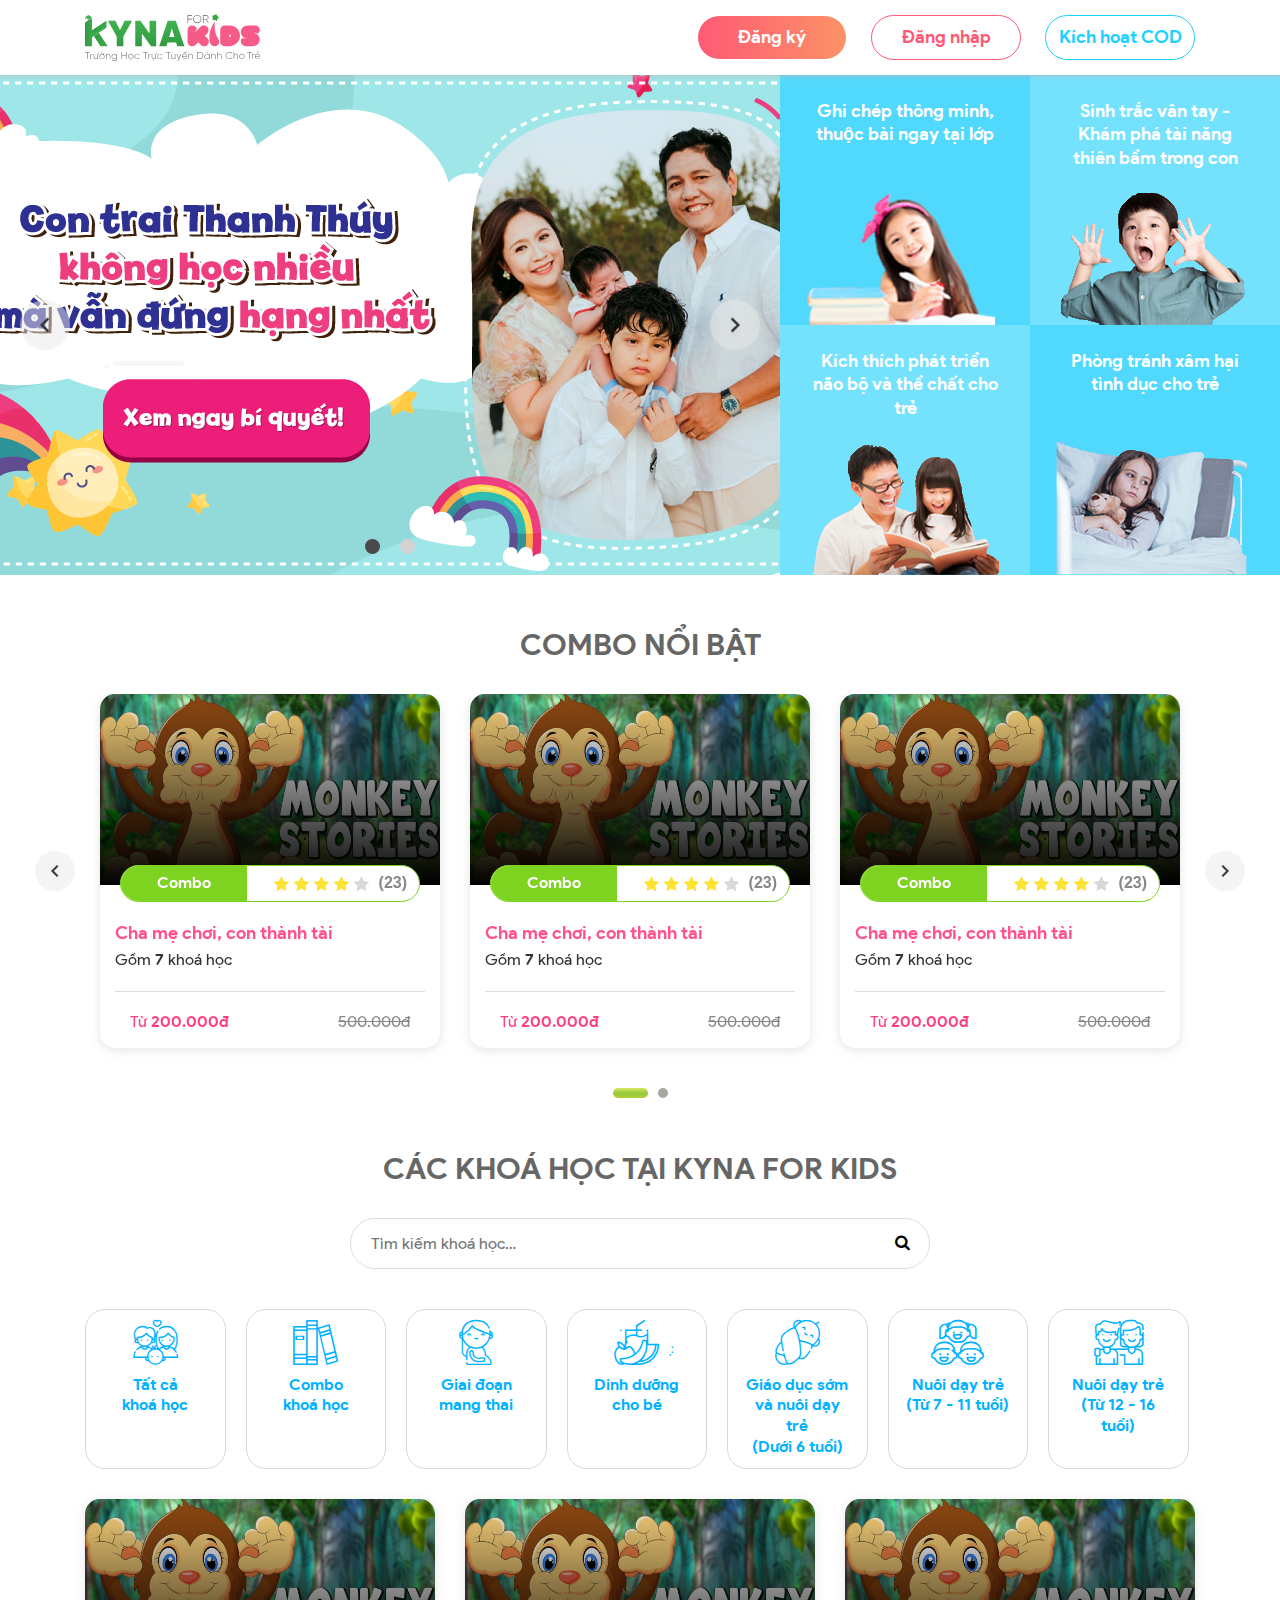
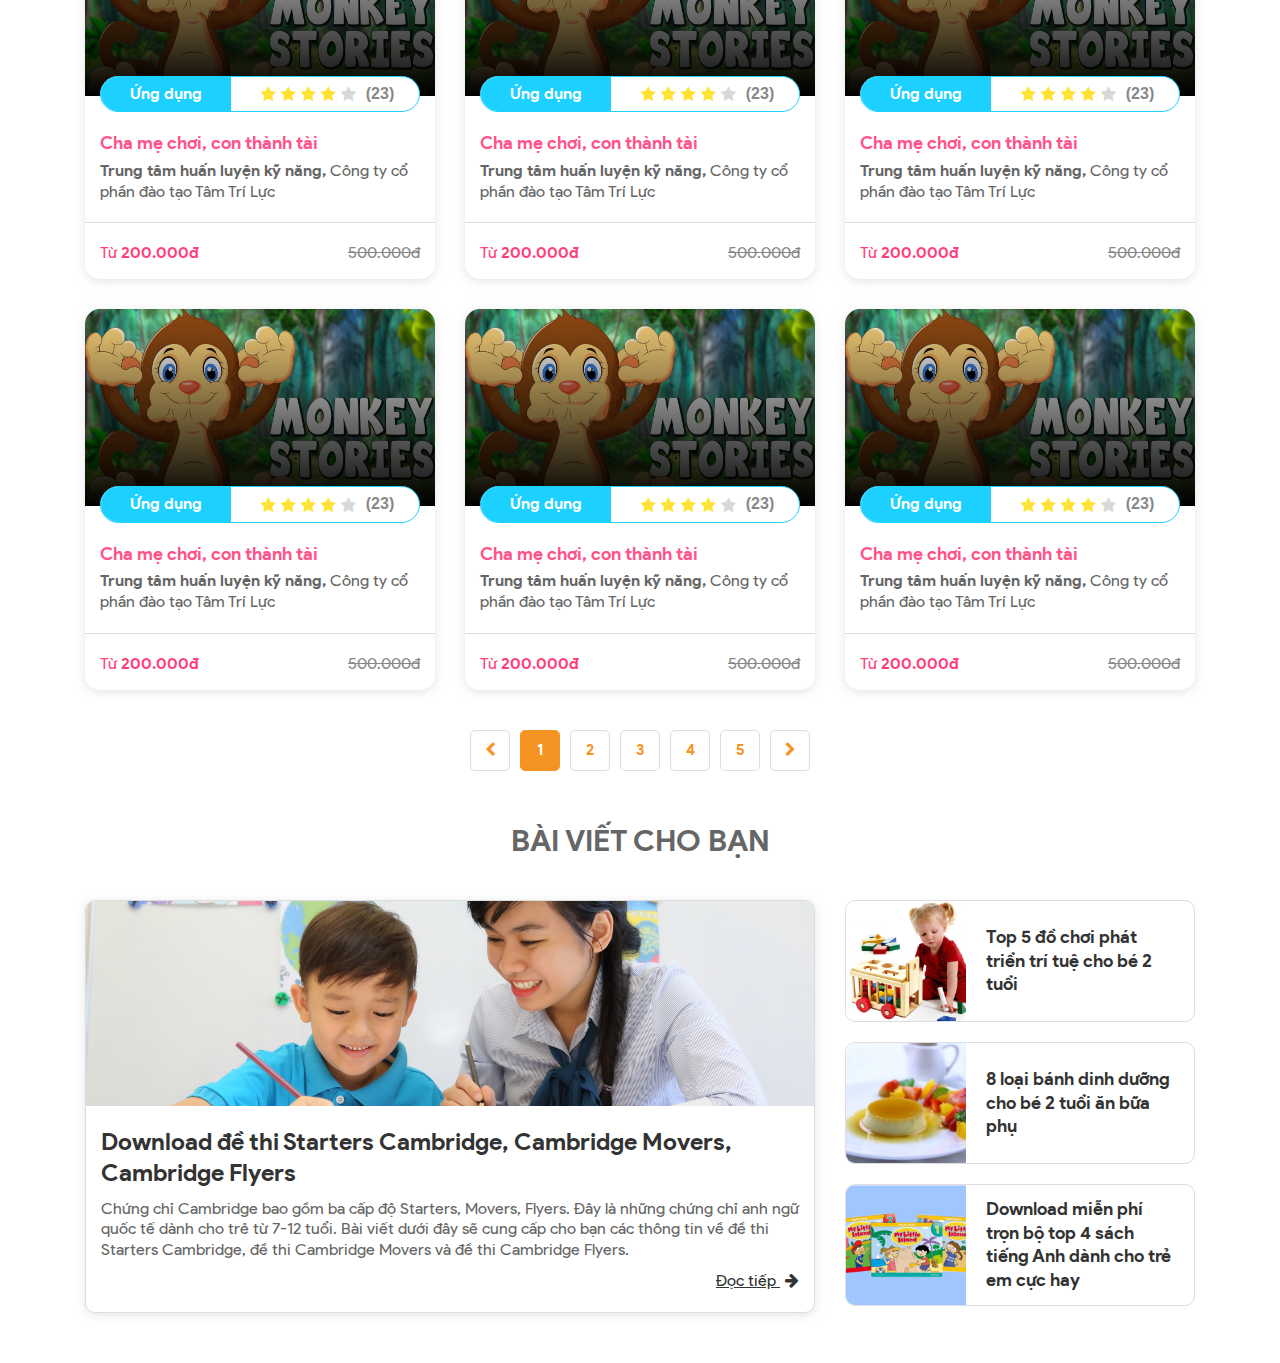
==== index.html @ 1cc9f903 "add project chame.kynaforkids.vn" ====
<!DOCTYPE html>
<html>
<head>
    <meta charset="UTF-8">
    <meta name="viewport" content="width=device-width, initial-scale=1.0">
    <title>Cha Mẹ</title>
    <link rel="stylesheet" href="css/bootstrap.min.css">
    <link rel="stylesheet" href="css/font-awesome.css">
    <link rel="stylesheet" href="css/slick.css">
    <link rel="stylesheet" href="css/icomoon.css">
    <link rel="stylesheet" href="css/main.css">
</head>

<body>
    <header id="header">
        <div class="container">
            <div class="wrapper">
                <div class="logo">
                    <a href="/" class="d-inline-block">
                        <img class="img-fluid" src="images/logo.svg" alt="">
                    </a>
                    <div class="lines control-menu-mb d-sm-none">
                        <span class="lines__first"></span>
                        <span class="lines__second"></span>
                        <span class="lines__last"></span>
                    </div>
                </div>
                <div class="menu">
                    <ul>
                        <li>
                            <a class="register-btn" href="#"><img class="d-lg-none" src="images/ic-person.svg" alt="">Đăng ký</a>
                        </li>
                        <li>
                            <a class="login-btn" href="#"><img class="d-lg-none" src="images/key.svg" alt="">Đăng nhập</a>
                        </li>
                        <li>
                            <a class="active-btn" href="#"><img class="d-lg-none" src="images/log-in.svg" alt="">Kích hoạt COD</a>
                        </li>
                    </ul>
                </div>
            </div>
        </div>
    </header>
    <main id="homepage">
        <section id="banner">
            <div class="wrapper">
                <div class="slider-banner">
                    <div class="item">
                        <img class="img-fluid w-100 img-banner" src="images/img-slider-1.png" alt="">
                    </div>
                    <div class="item">
                        <img class="img-fluid w-100 img-banner" src="images/img-slider-2.png" alt="">
                    </div>
                </div>
                <div class="wrapper-four-box">
                    <div class="box-item" style="background:#51D9FD;">
                        <a href="#"></a>
                        <div class="text">
                            <h3>Ghi chép thông minh, thuộc bài ngay tại lớp</h3>
                            <!--<span>Chỉ 399k</span>-->
                            <img class="img-fluid w-100" src="images/banner-khoahoc-1.png" alt="">
                        </div>
                    </div>
                    <div class="box-item" style="background:#74E2FD;">
                        <a href="#"></a>
                        <div class="text">
                            <h3>Sinh trắc vân tay - Khám phá tài năng thiên bẩm trong con</h3>
                            <img class="img-fluid w-100" src="images/banner-khoahoc-2.png" alt="">
                        </div>
                    </div>
                    <div class="box-item d-none d-sm-block" style="background:#74E2FD;">
                        <a href="#"></a>
                        <div class="text">
                            <h3>Kích thích phát triển não bộ và thể chất cho trẻ</h3>
                            <img class="img-fluid w-100" src="images/banner-khoahoc-3.png" alt="">
                        </div>
                    </div>
                    <div class="box-item d-none d-sm-block" style="background:#51D9FD;">
                        <a href="#"></a>
                        <div class="text">
                            <h3>Phòng tránh xâm hại tình dục cho trẻ</h3>
                            <!--<span>Chỉ 399k</span>-->
                            <img class="img-fluid w-100" src="images/banner-khoahoc-4.png" alt="">
                        </div>
                    </div>
                </div>
            </div>
        </section>
        <section id="highlight-combo">
            <div class="container">
                <h2 class="text-center">COMBO NỔI BẬT </h2>
                <div class="slider">
                    <div class="course-item">
                        <a class="d-xl-none link" href="layout/shop-details.html"></a>
                        <div class='box-details d-none d-xl-block'>
                            <h4>Cha mẹ chơi, con thành tài</h4>
                            <div class='name'>
                                Gồm <b>7</b> khoá học
                            </div>
                            <div class='des'>
                                Dạy con tự lập ngay từ khi trẻ còn nhỏ là điều rất cần thiết, phù hợp với sự phát triển của Thế giới và Việt Nam. Khi có tính tự lập, trẻ có thể… tự làm mọi công việc của mình một cách tốt nhất mà không lệ thuộc, dựa dẫm vào sự giúp đỡ của người khác. Đây chính là những nền tảng cho sự thành công của trẻ về sau.
                            </div>
                            <div class='text-right'>
                                <a href='layout/shop-details.html'>Xem chi tiết <i class='fa fa-arrow-right' aria-hidden='true'></i></a>
                            </div>
                            <div class='price'>
                                <span class='promotion-price'>Từ 200.000đ</span>
                                <span class='origin-price'>500.000đ</span>
                            </div>
                            <form action=''>
                                <button type='submit'>MUA NGAY</button>
                            </form>
                        </div>



                        <div class="wrapper">
                            <div class="img">
                                <img class="img-fluid" src="images/thumb-course.jpg" alt="">
                            </div>
                            <div class="wrapper-mb-style">
                                <div class="tag-rating">
                                    <span class="tag">Combo</span>
                                    <div class="rating">
                                        <div class="stars">
                                            <i class="fa fa-star" aria-hidden="true"></i>
                                            <i class="fa fa-star" aria-hidden="true"></i>
                                            <i class="fa fa-star" aria-hidden="true"></i>
                                            <i class="fa fa-star" aria-hidden="true"></i>
                                            <i class="fa fa-star disable-active" aria-hidden="true"></i>
                                        </div>
                                        <span class="amount">(23)</span>
                                    </div>
                                </div>
                                <h3 class="d-lg-none">Cha mẹ chơi, con thành tài</h3>
                            </div>
                        </div>
                        <div class="info">
                            <h3 class="d-none d-lg-block">Cha mẹ chơi, con thành tài</h3>
                            Gồm <b>7</b> khoá học
                            <div class="price d-none d-lg-flex">
                                <span class="promotion-price">Từ <b>200.000đ</b></span>
                                <span class="origin-price">500.000đ</span>
                            </div>
                        </div>
                        <div class="price d-lg-none">
                            <span class="promotion-price">Từ <b>200.000đ</b></span>
                            <span class="origin-price">500.000đ</span>
                        </div>
                    </div>
                    <div class="course-item">
                        <a class="d-xl-none link" href="layout/shop-details.html"></a>
                        <div class='box-details d-none d-xl-block'>
                            <h4>Cha mẹ chơi, con thành tài</h4>
                            <div class='name'>
                                Gồm <b>7</b> khoá học
                            </div>
                            <div class='des'>
                                Dạy con tự lập ngay từ khi trẻ còn nhỏ là điều rất cần thiết, phù hợp với sự phát triển của Thế giới và Việt Nam. Khi có tính tự lập, trẻ có thể… tự làm mọi công việc của mình một cách tốt nhất mà không lệ thuộc, dựa dẫm vào sự giúp đỡ của người khác. Đây chính là những nền tảng cho sự thành công của trẻ về sau.
                            </div>
                            <div class='text-right'>
                                <a href='layout/shop-details.html'>Xem chi tiết <i class='fa fa-arrow-right' aria-hidden='true'></i></a>
                            </div>
                            <div class='price'>
                                <span class='promotion-price'>Từ 200.000đ</span>
                                <span class='origin-price'>500.000đ</span>
                            </div>
                            <form action=''>
                                <button type='submit'>MUA NGAY</button>
                            </form>
                        </div>



                        <div class="wrapper">
                            <div class="img">
                                <img class="img-fluid" src="images/thumb-course.jpg" alt="">
                            </div>
                            <div class="wrapper-mb-style">
                                <div class="tag-rating">
                                    <span class="tag">Combo</span>
                                    <div class="rating">
                                        <div class="stars">
                                            <i class="fa fa-star" aria-hidden="true"></i>
                                            <i class="fa fa-star" aria-hidden="true"></i>
                                            <i class="fa fa-star" aria-hidden="true"></i>
                                            <i class="fa fa-star" aria-hidden="true"></i>
                                            <i class="fa fa-star disable-active" aria-hidden="true"></i>
                                        </div>
                                        <span class="amount">(23)</span>
                                    </div>
                                </div>
                                <h3 class="d-lg-none">Cha mẹ chơi, con thành tài</h3>
                            </div>
                        </div>
                        <div class="info">
                            <h3 class="d-none d-lg-block">Cha mẹ chơi, con thành tài</h3>
                            Gồm <b>7</b> khoá học
                            <div class="price d-none d-lg-flex">
                                <span class="promotion-price">Từ <b>200.000đ</b></span>
                                <span class="origin-price">500.000đ</span>
                            </div>
                        </div>
                        <div class="price d-lg-none">
                            <span class="promotion-price">Từ <b>200.000đ</b></span>
                            <span class="origin-price">500.000đ</span>
                        </div>
                    </div>
                    <div class="course-item">
                        <a class="d-xl-none link" href="layout/shop-details.html"></a>
                        <div class='box-details d-none d-xl-block'>
                            <h4>Cha mẹ chơi, con thành tài</h4>
                            <div class='name'>
                                Gồm <b>7</b> khoá học
                            </div>
                            <div class='des'>
                                Dạy con tự lập ngay từ khi trẻ còn nhỏ là điều rất cần thiết, phù hợp với sự phát triển của Thế giới và Việt Nam. Khi có tính tự lập, trẻ có thể… tự làm mọi công việc của mình một cách tốt nhất mà không lệ thuộc, dựa dẫm vào sự giúp đỡ của người khác. Đây chính là những nền tảng cho sự thành công của trẻ về sau.
                            </div>
                            <div class='text-right'>
                                <a href='layout/shop-details.html'>Xem chi tiết <i class='fa fa-arrow-right' aria-hidden='true'></i></a>
                            </div>
                            <div class='price'>
                                <span class='promotion-price'>Từ 200.000đ</span>
                                <span class='origin-price'>500.000đ</span>
                            </div>
                            <form action=''>
                                <button type='submit'>MUA NGAY</button>
                            </form>
                        </div>



                        <div class="wrapper">
                            <div class="img">
                                <img class="img-fluid" src="images/thumb-course.jpg" alt="">
                            </div>
                            <div class="wrapper-mb-style">
                                <div class="tag-rating">
                                    <span class="tag">Combo</span>
                                    <div class="rating">
                                        <div class="stars">
                                            <i class="fa fa-star" aria-hidden="true"></i>
                                            <i class="fa fa-star" aria-hidden="true"></i>
                                            <i class="fa fa-star" aria-hidden="true"></i>
                                            <i class="fa fa-star" aria-hidden="true"></i>
                                            <i class="fa fa-star disable-active" aria-hidden="true"></i>
                                        </div>
                                        <span class="amount">(23)</span>
                                    </div>
                                </div>
                                <h3 class="d-lg-none">Cha mẹ chơi, con thành tài</h3>
                            </div>
                        </div>
                        <div class="info">
                            <h3 class="d-none d-lg-block">Cha mẹ chơi, con thành tài</h3>
                            Gồm <b>7</b> khoá học
                            <div class="price d-none d-lg-flex">
                                <span class="promotion-price">Từ <b>200.000đ</b></span>
                                <span class="origin-price">500.000đ</span>
                            </div>
                        </div>
                        <div class="price d-lg-none">
                            <span class="promotion-price">Từ <b>200.000đ</b></span>
                            <span class="origin-price">500.000đ</span>
                        </div>
                    </div>
                    <div class="course-item">
                        <a class="d-xl-none link" href="layout/shop-details.html"></a>
                        <div class='box-details d-none d-xl-block'>
                            <h4>Cha mẹ chơi, con thành tài</h4>
                            <div class='name'>
                                Gồm <b>7</b> khoá học
                            </div>
                            <div class='des'>
                                Dạy con tự lập ngay từ khi trẻ còn nhỏ là điều rất cần thiết, phù hợp với sự phát triển của Thế giới và Việt Nam. Khi có tính tự lập, trẻ có thể… tự làm mọi công việc của mình một cách tốt nhất mà không lệ thuộc, dựa dẫm vào sự giúp đỡ của người khác. Đây chính là những nền tảng cho sự thành công của trẻ về sau.
                            </div>
                            <div class='text-right'>
                                <a href='layout/shop-details.html'>Xem chi tiết <i class='fa fa-arrow-right' aria-hidden='true'></i></a>
                            </div>
                            <div class='price'>
                                <span class='promotion-price'>Từ 200.000đ</span>
                                <span class='origin-price'>500.000đ</span>
                            </div>
                            <form action=''>
                                <button type='submit'>MUA NGAY</button>
                            </form>
                        </div>



                        <div class="wrapper">
                            <div class="img">
                                <img class="img-fluid" src="images/thumb-course.jpg" alt="">
                            </div>
                            <div class="wrapper-mb-style">
                                <div class="tag-rating">
                                    <span class="tag">Combo</span>
                                    <div class="rating">
                                        <div class="stars">
                                            <i class="fa fa-star" aria-hidden="true"></i>
                                            <i class="fa fa-star" aria-hidden="true"></i>
                                            <i class="fa fa-star" aria-hidden="true"></i>
                                            <i class="fa fa-star" aria-hidden="true"></i>
                                            <i class="fa fa-star disable-active" aria-hidden="true"></i>
                                        </div>
                                        <span class="amount">(23)</span>
                                    </div>
                                </div>
                                <h3 class="d-lg-none">Cha mẹ chơi, con thành tài</h3>
                            </div>
                        </div>
                        <div class="info">
                            <h3 class="d-none d-lg-block">Cha mẹ chơi, con thành tài</h3>
                            Gồm <b>7</b> khoá học
                            <div class="price d-none d-lg-flex">
                                <span class="promotion-price">Từ <b>200.000đ</b></span>
                                <span class="origin-price">500.000đ</span>
                            </div>
                        </div>
                        <div class="price d-lg-none">
                            <span class="promotion-price">Từ <b>200.000đ</b></span>
                            <span class="origin-price">500.000đ</span>
                        </div>
                    </div>

                </div>
            </div>
        </section>
        <section id="content">
            <div class="container">
                <h2>CÁC KHOÁ HỌC <br class="d-sm-none"> TẠI KYNA FOR KIDS</h2>
                <div class="search">
                    <form class="form">
                        <input type="text" placeholder="Tìm kiếm khoá học…" />
                        <button type="submit"><i class="fa fa-search" aria-hidden="true"></i></button>
                    </form>
                </div>
                <div class="category">
                    <div class="item">
                        <div class="wrapper">
                            <span class="icon-icon-1 ico-moon"></span>
                            <div class="text">Tất cả <br class="d-none d-lg-inline-block"> khoá học</div>
                        </div>
                    </div>
                    <div class="item">
                        <div class="wrapper">
                            <span class="icon-icon-2 ico-moon"></span>
                            <div class="text">Combo <br class="d-none d-lg-inline-block"> khoá học</div>
                        </div>
                    </div>
                    <div class="item">
                        <div class="wrapper">
                            <span class="icon-icon-3 ico-moon"></span>
                            <div class="text">Giai đoạn <br class="d-none d-lg-inline-block"> mang thai</div>
                        </div>
                    </div>
                    <div class="item">
                        <div class="wrapper">
                            <span class="icon-icon-4 ico-moon">
                                <span class="path1"></span>
                                <span class="path2"></span>
                                <span class="path3"></span>
                            </span>
                            <div class="text">Dinh dưỡng <br class="d-none d-lg-inline-block"> cho bé</div>
                        </div>
                    </div>
                    <div class="item">
                        <div class="wrapper">
                            <span class="icon-icon-5 ico-moon"></span>
                            <div class="text">Giáo dục sớm và nuôi dạy trẻ <br> <span class="d-lg-block">(Dưới 6 tuổi)</span></div>
                        </div>
                    </div>
                    <div class="item">
                        <div class="wrapper">
                            <span class="icon-icon-6 ico-moon"></span>
                            <div class="text">Nuôi dạy trẻ  <span class="d-block">(Từ 7 - 11 tuổi)</span></div>
                        </div>
                    </div>
                    <div class="item">
                        <div class="wrapper">
                            <span class="icon-icon-7 ico-moon"></span>
                            <div class="text">Nuôi dạy trẻ <span class="d-block">(Từ 12 - 16 tuổi)</span></div>
                        </div>
                    </div>
                </div>
                <div class="row course-row">
                    <div class="col-sm-6 col-lg-4">
                        <div class="course-item">
                            <a class="d-xl-none link" href="layout/shop-details.html"></a>
                            <div class='box-details d-none d-xl-block'>
                                <h4>Cha mẹ chơi, con thành tài</h4>
                                <div class='name'>
                                    <b>Trung tâm huấn luyện kỹ năng</b>, Công ty cổ phần đào tạo Tâm Trí Lực
                                </div>
                                <div class='des'>
                                    Dạy con tự lập ngay từ khi trẻ còn nhỏ là điều rất cần thiết, phù hợp với sự phát triển của Thế giới và Việt Nam. Khi có tính tự lập, trẻ có thể… tự làm mọi công việc của mình một cách tốt nhất mà không lệ thuộc, dựa dẫm vào sự giúp đỡ của người khác. Đây chính là những nền tảng cho sự thành công của trẻ về sau.
                                </div>
                                <div class='text-right'>
                                    <a href='layout/shop-details.html'>Xem chi tiết <i class='fa fa-arrow-right' aria-hidden='true'></i></a>
                                </div>
                                <div class='price'>
                                    <span class='promotion-price'>Từ 200.000đ</span>
                                    <span class='origin-price'>500.000đ</span>
                                </div>
                                <form action=''>
                                    <button type='submit'>MUA NGAY</button>
                                </form>
                            </div>



                            <div class="wrapper">
                                <div class="img">
                                    <img class="img-fluid" src="images/thumb-course.jpg" alt="">
                                </div>
                                <div class="wrapper-mb-style">
                                    <div class="tag-rating">
                                        <span class="tag">Ứng dụng</span>
                                        <div class="rating">
                                            <div class="stars">
                                                <i class="fa fa-star" aria-hidden="true"></i>
                                                <i class="fa fa-star" aria-hidden="true"></i>
                                                <i class="fa fa-star" aria-hidden="true"></i>
                                                <i class="fa fa-star" aria-hidden="true"></i>
                                                <i class="fa fa-star disable-active" aria-hidden="true"></i>
                                            </div>
                                            <span class="amount">(23)</span>
                                        </div>
                                    </div>
                                    <h3 class="d-lg-none">Cha mẹ chơi, con thành tài</h3>
                                </div>
                            </div>
                            <div class="info">
                                <h3 class="d-none d-lg-block">Cha mẹ chơi, con thành tài</h3>
                                <p><b>Trung tâm huấn luyện kỹ năng,</b> Công ty cổ phần đào tạo Tâm Trí Lực </p>
                                <div class="price d-none d-lg-flex">
                                    <span class="promotion-price">Từ <b>200.000đ</b></span>
                                    <span class="origin-price">500.000đ</span>
                                </div>
                            </div>
                            <div class="price d-lg-none">
                                <span class="promotion-price">Từ <b>200.000đ</b></span>
                                <span class="origin-price">500.000đ</span>
                            </div>
                        </div>
                    </div>
                    <div class="col-sm-6 col-lg-4">
                        <div class="course-item">
                            <a class="d-xl-none link" href="layout/shop-details.html"></a>
                            <div class='box-details d-none d-xl-block'>
                                <h4>Cha mẹ chơi, con thành tài</h4>
                                <div class='name'>
                                    <b>Trung tâm huấn luyện kỹ năng</b>, Công ty cổ phần đào tạo Tâm Trí Lực
                                </div>
                                <div class='des'>
                                    Dạy con tự lập ngay từ khi trẻ còn nhỏ là điều rất cần thiết, phù hợp với sự phát triển của Thế giới và Việt Nam. Khi có tính tự lập, trẻ có thể… tự làm mọi công việc của mình một cách tốt nhất mà không lệ thuộc, dựa dẫm vào sự giúp đỡ của người khác. Đây chính là những nền tảng cho sự thành công của trẻ về sau.
                                </div>
                                <div class='text-right'>
                                    <a href='layout/shop-details.html'>Xem chi tiết <i class='fa fa-arrow-right' aria-hidden='true'></i></a>
                                </div>
                                <div class='price'>
                                    <span class='promotion-price'>Từ 200.000đ</span>
                                    <span class='origin-price'>500.000đ</span>
                                </div>
                                <form action=''>
                                    <button type='submit'>MUA NGAY</button>
                                </form>
                            </div>
                            <div class="wrapper">
                                <div class="img">
                                    <img class="img-fluid" src="images/thumb-course.jpg" alt="">
                                </div>
                                <div class="wrapper-mb-style">
                                    <div class="tag-rating">
                                        <span class="tag">Ứng dụng</span>
                                        <div class="rating">
                                            <div class="stars">
                                                <i class="fa fa-star" aria-hidden="true"></i>
                                                <i class="fa fa-star" aria-hidden="true"></i>
                                                <i class="fa fa-star" aria-hidden="true"></i>
                                                <i class="fa fa-star" aria-hidden="true"></i>
                                                <i class="fa fa-star disable-active" aria-hidden="true"></i>
                                            </div>
                                            <span class="amount">(23)</span>
                                        </div>
                                    </div>
                                    <h3 class="d-lg-none">Cha mẹ chơi, con thành tài</h3>
                                </div>
                            </div>
                            <div class="info">
                                <h3 class="d-none d-lg-block">Cha mẹ chơi, con thành tài</h3>
                                <p><b>Trung tâm huấn luyện kỹ năng,</b> Công ty cổ phần đào tạo Tâm Trí Lực </p>
                                <div class="price d-none d-lg-flex">
                                    <span class="promotion-price">Từ <b>200.000đ</b></span>
                                    <span class="origin-price">500.000đ</span>
                                </div>
                            </div>
                            <div class="price d-lg-none">
                                <span class="promotion-price">Từ <b>200.000đ</b></span>
                                <span class="origin-price">500.000đ</span>
                            </div>
                        </div>
                    </div>
                    <div class="col-sm-6 col-lg-4">
                        <div class="course-item">
                            <a class="d-xl-none link" href="layout/shop-details.html"></a>
                            <div class='box-details d-none d-xl-block'>
                                <h4>Cha mẹ chơi, con thành tài</h4>
                                <div class='name'>
                                    <b>Trung tâm huấn luyện kỹ năng</b>, Công ty cổ phần đào tạo Tâm Trí Lực
                                </div>
                                <div class='des'>
                                    Dạy con tự lập ngay từ khi trẻ còn nhỏ là điều rất cần thiết, phù hợp với sự phát triển của Thế giới và Việt Nam. Khi có tính tự lập, trẻ có thể… tự làm mọi công việc của mình một cách tốt nhất mà không lệ thuộc, dựa dẫm vào sự giúp đỡ của người khác. Đây chính là những nền tảng cho sự thành công của trẻ về sau.
                                </div>
                                <div class='text-right'>
                                    <a href='layout/shop-details.html'>Xem chi tiết <i class='fa fa-arrow-right' aria-hidden='true'></i></a>
                                </div>
                                <div class='price'>
                                    <span class='promotion-price'>Từ 200.000đ</span>
                                    <span class='origin-price'>500.000đ</span>
                                </div>
                                <form action=''>
                                    <button type='submit'>MUA NGAY</button>
                                </form>
                            </div>
                            <div class="wrapper">
                                <div class="img">
                                    <img class="img-fluid" src="images/thumb-course.jpg" alt="">
                                </div>
                                <div class="wrapper-mb-style">
                                    <div class="tag-rating">
                                        <span class="tag">Ứng dụng</span>
                                        <div class="rating">
                                            <div class="stars">
                                                <i class="fa fa-star" aria-hidden="true"></i>
                                                <i class="fa fa-star" aria-hidden="true"></i>
                                                <i class="fa fa-star" aria-hidden="true"></i>
                                                <i class="fa fa-star" aria-hidden="true"></i>
                                                <i class="fa fa-star disable-active" aria-hidden="true"></i>
                                            </div>
                                            <span class="amount">(23)</span>
                                        </div>
                                    </div>
                                    <h3 class="d-lg-none">Cha mẹ chơi, con thành tài</h3>
                                </div>
                            </div>
                            <div class="info">
                                <h3 class="d-none d-lg-block">Cha mẹ chơi, con thành tài</h3>
                                <p><b>Trung tâm huấn luyện kỹ năng,</b> Công ty cổ phần đào tạo Tâm Trí Lực </p>
                                <div class="price d-none d-lg-flex">
                                    <span class="promotion-price">Từ <b>200.000đ</b></span>
                                    <span class="origin-price">500.000đ</span>
                                </div>
                            </div>
                            <div class="price d-lg-none">
                                <span class="promotion-price">Từ <b>200.000đ</b></span>
                                <span class="origin-price">500.000đ</span>
                            </div>
                        </div>
                    </div>
                    <div class="col-sm-6 col-lg-4">
                        <div class="course-item">
                            <!--<a href="#"></a>-->
                            <div class="wrapper">
                                <div class="img">
                                    <img class="img-fluid" src="images/thumb-course.jpg" alt="">
                                </div>
                                <div class="wrapper-mb-style">
                                    <div class="tag-rating">
                                        <span class="tag">Ứng dụng</span>
                                        <div class="rating">
                                            <div class="stars">
                                                <i class="fa fa-star" aria-hidden="true"></i>
                                                <i class="fa fa-star" aria-hidden="true"></i>
                                                <i class="fa fa-star" aria-hidden="true"></i>
                                                <i class="fa fa-star" aria-hidden="true"></i>
                                                <i class="fa fa-star disable-active" aria-hidden="true"></i>
                                            </div>
                                            <span class="amount">(23)</span>
                                        </div>
                                    </div>
                                    <h3 class="d-lg-none">Cha mẹ chơi, con thành tài</h3>
                                </div>
                            </div>
                            <div class="info">
                                <h3 class="d-none d-lg-block">Cha mẹ chơi, con thành tài</h3>
                                <p><b>Trung tâm huấn luyện kỹ năng,</b> Công ty cổ phần đào tạo Tâm Trí Lực </p>
                                <div class="price d-none d-lg-flex">
                                    <span class="promotion-price">Từ <b>200.000đ</b></span>
                                    <span class="origin-price">500.000đ</span>
                                </div>
                            </div>
                            <div class="price d-lg-none">
                                <span class="promotion-price">Từ <b>200.000đ</b></span>
                                <span class="origin-price">500.000đ</span>
                            </div>
                        </div>
                    </div>
                    <div class="col-sm-6 col-lg-4">
                        <div class="course-item">
                            <!--<a href="#"></a>-->
                            <div class="wrapper">
                                <div class="img">
                                    <img class="img-fluid" src="images/thumb-course.jpg" alt="">
                                </div>
                                <div class="wrapper-mb-style">
                                    <div class="tag-rating">
                                        <span class="tag">Ứng dụng</span>
                                        <div class="rating">
                                            <div class="stars">
                                                <i class="fa fa-star" aria-hidden="true"></i>
                                                <i class="fa fa-star" aria-hidden="true"></i>
                                                <i class="fa fa-star" aria-hidden="true"></i>
                                                <i class="fa fa-star" aria-hidden="true"></i>
                                                <i class="fa fa-star disable-active" aria-hidden="true"></i>
                                            </div>
                                            <span class="amount">(23)</span>
                                        </div>
                                    </div>
                                    <h3 class="d-lg-none">Cha mẹ chơi, con thành tài</h3>
                                </div>
                            </div>
                            <div class="info">
                                <h3 class="d-none d-lg-block">Cha mẹ chơi, con thành tài</h3>
                                <p><b>Trung tâm huấn luyện kỹ năng,</b> Công ty cổ phần đào tạo Tâm Trí Lực </p>
                                <div class="price d-none d-lg-flex">
                                    <span class="promotion-price">Từ <b>200.000đ</b></span>
                                    <span class="origin-price">500.000đ</span>
                                </div>
                            </div>
                            <div class="price d-lg-none">
                                <span class="promotion-price">Từ <b>200.000đ</b></span>
                                <span class="origin-price">500.000đ</span>
                            </div>
                        </div>
                    </div>
                    <div class="col-sm-6 col-lg-4">
                        <div class="course-item">
                            <!--<a href="#"></a>-->
                            <div class="wrapper">
                                <div class="img">
                                    <img class="img-fluid" src="images/thumb-course.jpg" alt="">
                                </div>
                                <div class="wrapper-mb-style">
                                    <div class="tag-rating">
                                        <span class="tag">Ứng dụng</span>
                                        <div class="rating">
                                            <div class="stars">
                                                <i class="fa fa-star" aria-hidden="true"></i>
                                                <i class="fa fa-star" aria-hidden="true"></i>
                                                <i class="fa fa-star" aria-hidden="true"></i>
                                                <i class="fa fa-star" aria-hidden="true"></i>
                                                <i class="fa fa-star disable-active" aria-hidden="true"></i>
                                            </div>
                                            <span class="amount">(23)</span>
                                        </div>
                                    </div>
                                    <h3 class="d-lg-none">Cha mẹ chơi, con thành tài</h3>
                                </div>
                            </div>
                            <div class="info">
                                <h3 class="d-none d-lg-block">Cha mẹ chơi, con thành tài</h3>
                                <p><b>Trung tâm huấn luyện kỹ năng,</b> Công ty cổ phần đào tạo Tâm Trí Lực </p>
                                <div class="price d-none d-lg-flex">
                                    <span class="promotion-price">Từ <b>200.000đ</b></span>
                                    <span class="origin-price">500.000đ</span>
                                </div>
                            </div>
                            <div class="price d-lg-none">
                                <span class="promotion-price">Từ <b>200.000đ</b></span>
                                <span class="origin-price">500.000đ</span>
                            </div>
                        </div>
                    </div>
                </div>
                <div class="pagination-line">
                    <ul>
                        <li><a href="#"><i class="fa fa-chevron-left" aria-hidden="true"></i></a></li>
                        <li class="active"><a href="#">1</a></li>
                        <li><a href="#">2</a></li>
                        <li><a href="#">3</a></li>
                        <li><a href="#">4</a></li>
                        <li><a href="#">5</a></li>
                        <li><a href="#"><i class="fa fa-chevron-right" aria-hidden="true"></i></a></li>
                    </ul>
                </div>
            </div>
        </section>
        <section id="post">
            <div class="container">
                <h2>BÀI VIẾT CHO BẠN</h2>
                <div class="row">
                    <div class="col-lg-8">
                        <div class="large-item">
                            <img class="img-fluid w-100" src="images/thumb-post-large.jpg" alt="">
                            <h3>Download đề thi Starters Cambridge, Cambridge Movers, Cambridge Flyers</h3>
                            <p>Chứng chỉ Cambridge bao gồm ba cấp độ Starters, Movers, Flyers. Đây là những chứng chỉ anh ngữ quốc tế dành cho trẻ từ 7-12 tuổi. Bài viết dưới đây sẽ cung cấp cho bạn các thông tin về đề thi Starters Cambridge, đề thi Cambridge Movers và đề thi Cambridge Flyers.</p>
                            <div class="text-right">
                                <a href="https://kynaforkids.vn/blog/dowload-de-thi-starters-cambridge-cambridge-movers-cambridge-flyers.html" target="_blank">Đọc tiếp <i class="fa fa-arrow-right" aria-hidden="true"></i></a>
                            </div>
                        </div>
                    </div>
                    <div class="col-lg-4">
                        <div class="right">
                            <ul>
                                <li>
                                    <img class="img-fluid" src="images/thumb-post-small-1.jpg" alt="">
                                    <h4>Top 5 đồ chơi phát triển trí tuệ cho bé 2 tuổi</h4>
                                    <a href="https://kynaforkids.vn/blog/top-5-do-choi-phat-trien-tri-tue-cho-be-2-tuoi.html" target="_blank"></a>
                                </li>
                                <li>
                                    <img class="img-fluid" src="images/thumb-post-small-2.jpg" alt="">
                                    <h4>8 loại bánh dinh dưỡng cho bé 2 tuổi ăn bữa phụ</h4>
                                    <a href="https://kynaforkids.vn/blog/8-loai-banh-dinh-duong-cho-be-2-tuoi-an-bua-phu.html" target="_blank"></a>
                                </li>
                                <li>
                                    <img class="img-fluid" src="images/thumb-post-small-3.jpg" alt="">
                                    <h4>Download miễn phí trọn bộ top 4 sách tiếng Anh dành cho trẻ em cực hay</h4>
                                    <a href="https://kynaforkids.vn/blog/download-mien-phi-tron-bo-top-4-sach-tieng-anh-danh-cho-tre-em-cuc-hay.html" target="_blank"></a>
                                </li>
                            </ul>
                        </div>
                    </div>
                </div>
            </div>
        </section>
    </main>
    <footer id="footer"></footer>

    <script src="js/jquery-3.3.1.min.js"></script>
    <script src="js/popper.min.js"></script>
    <script src="js/bootstrap.min.js"></script>
    <script src="js/slick.min.js"></script>
    <script src="js/main.js"></script>
    <script>
        $('.slider-banner').slick({
            slidesToShow: 1,
            slidesToScroll: 1,
            dots : true,
            arrows : true,
            prevArrow:`<button type='button' class='slick-prev'><img src='images/arrow-left.png' alt=''></button>`,
            nextArrow:`<button type='button' class='slick-next'><img src='images/arrow-right.png' alt=''></button>`,

        });
    </script>
    <script>
        if (window.matchMedia('(max-width: 991px)').matches){
            $('.category').slick({
                slidesToShow: 1,
                slidesToScroll: 1,
                variableWidth: true,
                infinite: false,
                arrows : false
            });
        }
    </script>
    <script>
        $('#highlight-combo .slider').slick({
            slidesToShow: 1,
            slidesToScroll: 1,
            infinite: false,
            dots : false,
            arrows : true,
            mobileFirst:true,
            prevArrow:`<button type='button' class='slick-prev'><img src='images/arrow-left.png' alt=''></button>`,
            nextArrow:`<button type='button' class='slick-next'><img src='images/arrow-right.png' alt=''></button>`,
            responsive : [
                {
                    breakpoint : 992,
                    settings: {
                        dots: true,
                        slidesToShow: 2,
                        slidesToScroll: 2,
                    }
                },
                {
                    breakpoint : 1200,
                    settings: {
                        slidesToShow: 3,
                        slidesToScroll: 3,
                        dots: true
                    }
                }
            ]

        });
        $('#highlight-combo .slick-track .course-item:nth-child(3n)').addClass('last-item');
        $('#highlight-combo .slick-track .course-item:last-child').addClass('last-item');
    </script>
    <script>
        if (window.matchMedia('(min-width: 1200px)').matches){
            $('.course-row .col-lg-4:nth-child(3n) .course-item').addClass('last-item');
        }
    </script>


</body>

</html>
---- css/icomoon.css ----
@font-face {
  font-family: 'icomoon';
  src:  url('../fonts/icomoon.eot?cpq8nd');
  src:  url('../fonts/icomoon.eot?cpq8nd#iefix') format('embedded-opentype'),
    url('../fonts/icomoon.ttf?cpq8nd') format('truetype'),
    url('../fonts/icomoon.woff?cpq8nd') format('woff'),
    url('../fonts/icomoon.svg?cpq8nd#icomoon') format('svg');
  font-weight: normal;
  font-style: normal;
  font-display: block;
}

[class^="icon-"], [class*=" icon-"] {
  /* use !important to prevent issues with browser extensions that change fonts */
  font-family: 'icomoon' !important;
  speak: none;
  font-style: normal;
  font-weight: normal;
  font-variant: normal;
  text-transform: none;
  line-height: 1;

  /* Better Font Rendering =========== */
  -webkit-font-smoothing: antialiased;
  -moz-osx-font-smoothing: grayscale;
}

.icon-icon-1:before {
  content: "\e900";
  color: #00b2ff;
}
.icon-icon-2:before {
  content: "\e901";
  color: #00b2ff;
}
.icon-icon-3:before {
  content: "\e902";
  color: #01b2ff;
}
.icon-icon-4 .path1:before {
  content: "\e903";
  color: rgb(9, 181, 255);
}
.icon-icon-4 .path2:before {
  content: "\e904";
  margin-left: -1em;
  color: rgb(0, 178, 255);
}
.icon-icon-4 .path3:before {
  content: "\e905";
  margin-left: -1em;
  color: rgb(9, 181, 255);
}
.icon-icon-5:before {
  content: "\e906";
  color: #01b2ff;
}
.icon-icon-6:before {
  content: "\e907";
  color: #00b2ff;
}
.icon-icon-7:before {
  content: "\e908";
  color: #00b2ff;
}
---- css/main.css ----
#header {
  height: 75px;
  display: flex;
  align-items: center;
  background: #ffffff;
  box-shadow: 0 2px 4px 0 rgba(188, 188, 188, 0.5);
  position: fixed;
  top: 0;
  left: 0;
  z-index: 9;
  width: 100%; }
  #header.is-show-menu .logo {
    position: relative; }
    #header.is-show-menu .logo a {
      opacity: 0;
      visibility: hidden; }
    #header.is-show-menu .logo .control-menu-mb {
      position: absolute;
      left: 0;
      top: 50%;
      transform: translateY(-50%); }
      #header.is-show-menu .logo .control-menu-mb .lines__second {
        display: none; }
      #header.is-show-menu .logo .control-menu-mb .lines__first {
        transform: rotate(45deg); }
      #header.is-show-menu .logo .control-menu-mb .lines__last {
        transform: rotate(-45deg);
        position: relative;
        top: -3px; }
      #header.is-show-menu .logo .control-menu-mb .text {
        display: none !important; }
  #header.is-show-menu .menu {
    right: 0 !important; }
  @media (min-width: 768px) {
    #header .wrapper {
      display: flex;
      justify-content: space-between;
      align-items: center; } }
  #header .wrapper .logo {
    display: flex;
    justify-content: space-between;
    align-items: center; }
    #header .wrapper .logo a img {
      width: 125px; }
      @media (min-width: 992px) {
        #header .wrapper .logo a img {
          width: 175px; } }
  #header .wrapper .menu {
    box-shadow: 0 2px 8px 0 rgba(0, 0, 0, 0.5);
    position: fixed;
    top: 0;
    right: -100%;
    width: calc(100% - 60px);
    height: 100%;
    z-index: 2;
    background: #ffffff;
    padding: 20px;
    transition: all .5s ease; }
    @media (min-width: 768px) {
      #header .wrapper .menu {
        position: static;
        height: initial;
        width: initial;
        box-shadow: none;
        padding: 0; } }
    #header .wrapper .menu ul li {
      margin-bottom: 20px; }
      @media (min-width: 768px) {
        #header .wrapper .menu ul li {
          display: inline-block;
          margin: 0 5px;
          padding: 0 !important;
          border: none !important; } }
      @media (min-width: 992px) {
        #header .wrapper .menu ul li {
          margin: 0 0 0 20px; } }
      #header .wrapper .menu ul li:first-child {
        border-bottom: 1px solid #dddddd;
        padding-bottom: 20px; }
      #header .wrapper .menu ul li a {
        display: inline-block;
        font-size: 16px;
        color: #333333; }
        @media (min-width: 768px) {
          #header .wrapper .menu ul li a {
            width: 150px;
            text-align: center;
            border: 1px solid;
            padding: 10px 0;
            border-radius: 25px;
            font-weight: 700;
            font-size: 18px; }
            #header .wrapper .menu ul li a.register-btn {
              background-image: linear-gradient(to right, #fe5a75, #fd9266);
              color: #ffffff; }
            #header .wrapper .menu ul li a.login-btn {
              border: solid 1px #fe5a75;
              color: #fe5a75; }
            #header .wrapper .menu ul li a.active-btn {
              border: solid 1px #1cd1ff;
              color: #1cd1ff; } }
        #header .wrapper .menu ul li a img {
          width: 20px;
          margin-right: 10px; }
          @media (min-width: 768px) {
            #header .wrapper .menu ul li a img {
              display: none; } }
  #header .lines {
    left: 0;
    top: 0;
    transform: translateY(0);
    transition: all .5s ease;
    display: flex; }
    #header .lines .text {
      margin-right: 10px; }
    #header .lines span {
      background: #E46586;
      width: 28px;
      height: 3px;
      display: block;
      transform: rotate(0deg);
      transition: all .5s ease; }
    #header .lines__second {
      margin: 5px 0; }

* {
  margin: 0;
  padding: 0; }

h1, h2, h3, h4, h5, h6, p {
  margin: 0;
  font-size: inherit;
  line-height: inherit;
  color: inherit;
  font-weight: inherit; }

input, textarea {
  border: 1px solid #333;
  padding: 10px 15px;
  -webkit-appearance: none;
  -moz-appearance: none;
  appearance: none; }
  input:focus, textarea:focus {
    border: 1px solid #3B5998;
    outline: none; }

textarea {
  resize: none; }

select {
  -webkit-appearance: none;
  -moz-appearance: none;
  appearance: none;
  -webkit-border-radius: 0;
  -moz-border-radius: 0;
  border-radius: 0; }
  select:focus {
    outline: none; }

body {
  font-family: 'SVN-ProductSans',sans-serif;
  font-weight: 400;
  line-height: 1.3;
  color: #333333;
  font-size: 14px; }
  @media (min-width: 992px) {
    body {
      font-size: 16px; } }

input[type=number]::-webkit-inner-spin-button,
input[type=number]::-webkit-outer-spin-button {
  -webkit-appearance: none; }

ul {
  padding: 0;
  margin: 0;
  list-style: none; }

button {
  cursor: pointer;
  transition: all .4s ease; }
  button:focus {
    outline: none; }

a {
  transition: all 0.5s ease; }
  a:hover {
    text-decoration: none; }

input:focus {
  outline: none; }

input[type="checkbox"] {
  -webkit-appearance: none;
  background: #fff;
  width: 20px;
  height: 20px;
  border: 1px solid #e5e5e5;
  position: relative;
  cursor: pointer;
  outline: none;
  border-radius: 5px; }

input[type="checkbox"]:after {
  content: '';
  width: 5px;
  height: 10px;
  border-bottom: 2px solid #fff;
  border-right: 2px solid #fff;
  position: absolute;
  left: 7px;
  top: 3px;
  opacity: 0;
  transform: rotate(45deg); }

input[type="checkbox"]:checked {
  outline: none;
  background: #7ed321; }

input[type="checkbox"]:checked:after {
  opacity: 1; }

input[type="radio"] {
  -webkit-appearance: none;
  background: #fff;
  width: 21px;
  height: 21px;
  border: 1px solid #e5e5e5;
  position: relative;
  cursor: pointer;
  outline: none;
  border-radius: 50%; }

input[type='radio']:checked {
  border-color: #7ed321; }

input[type="radio"]:after {
  content: '';
  width: 13px;
  height: 13px;
  background: #7ed321;
  position: absolute;
  left: 3px;
  top: 3px;
  opacity: 0;
  border-radius: 50%; }

input[type="radio"]:checked {
  outline: none;
  background: #fff; }

input[type="radio"]:checked:after {
  opacity: 1; }

.wrapper-video {
  position: relative;
  padding-bottom: 56.25%;
  height: 0;
  background: #000000; }
  .wrapper-video iframe {
    position: absolute;
    top: 0;
    left: 0;
    width: 100%;
    height: 100%; }

.slick-slide:focus {
  outline: none; }

@keyframes movement {
  0% {
    left: 0; }
  50% {
    left: -10px; }
  100% {
    left: 0; } }

.pagination-line ul {
  display: flex;
  justify-content: center; }
  .pagination-line ul li {
    margin-right: 10px; }
    .pagination-line ul li.disabled a {
      background: #ffffff !important;
      border-color: #dddddd !important;
      cursor: not-allowed; }
      .pagination-line ul li.disabled a i {
        color: #dddddd; }
    .pagination-line ul li:hover a {
      background: #f59423;
      color: #ffffff;
      border-color: #f59423; }
    .pagination-line ul li:last-child {
      margin-right: 0; }
    .pagination-line ul li.active a {
      color: #ffffff;
      background: #f59423;
      border-color: #f59423; }
    .pagination-line ul li a {
      width: 40px;
      display: inline-block;
      border-radius: 5px;
      border: solid 1px #dddddd;
      background-color: #ffffff;
      font-weight: 700;
      font-size: 15px;
      text-align: center;
      padding: 10px 0;
      color: #f59423; }

.course-item {
  border: 1px solid #dddddd;
  padding: 20px 15px 10px;
  border-radius: 15px;
  margin-bottom: 20px; }
  @media (min-width: 992px) {
    .course-item {
      padding: 0 0 10px;
      border: none;
      box-shadow: 0 2px 10px 0 rgba(202, 202, 202, 0.5);
      margin-bottom: 30px;
      position: relative; } }
  @media (min-width: 1200px) {
    .course-item.last-item .box-details {
      right: initial;
      left: calc(-100% - 20px); }
      .course-item.last-item .box-details:after {
        display: block;
        content: '';
        width: 0px;
        height: 0px;
        border-top: 10px solid transparent;
        border-bottom: 10px solid transparent;
        border-right: initial;
        border-left: 10px solid #ffffff;
        position: absolute;
        left: initial;
        right: -10px;
        top: 20px; }
    .course-item .box-details {
      width: 350px;
      background: #ffffff;
      box-shadow: 0 2px 19px 0 rgba(204, 204, 204, 0.5);
      padding: 30px 20px;
      margin-left: 10px;
      border-radius: 15px;
      position: absolute;
      right: calc(-100% - 10px);
      top: 0;
      z-index: 3;
      opacity: 0;
      visibility: hidden;
      transition: all .3s ease-in-out; }
      .course-item .box-details:after {
        display: block;
        content: '';
        width: 0px;
        height: 0px;
        border-top: 10px solid transparent;
        border-bottom: 10px solid transparent;
        border-right: 10px solid #ffffff;
        position: absolute;
        left: -10px;
        top: 20px; }
      .course-item .box-details h4 {
        color: #ff3f7c;
        font-size: 24px;
        font-weight: 700; }
      .course-item .box-details .name {
        margin: 10px 0; }
      .course-item .box-details .des {
        overflow: hidden;
        text-overflow: ellipsis;
        display: -webkit-box;
        -webkit-box-orient: vertical;
        -webkit-line-clamp: 4;
        max-height: 80px;
        line-height: 20px; }
      .course-item .box-details a {
        color: #333333;
        margin-top: 10px; }
      .course-item .box-details .price {
        display: flex;
        justify-content: space-between;
        align-items: center;
        margin: 20px 0 15px -20px;
        width: calc(100% + 40px);
        padding: 20px 20px 5px; }
        .course-item .box-details .price .promotion-price {
          color: #ff3f7c;
          font-size: 18px;
          font-weight: 700; }
        .course-item .box-details .price .origin-price {
          text-decoration: line-through;
          color: #888888; }
      .course-item .box-details button {
        border-radius: 22.5px;
        background-image: linear-gradient(to right, #fe5a75, #fd9266);
        width: 100%;
        font-weight: 700;
        font-size: 18px;
        color: #ffffff;
        padding: 12px 0 10px;
        border: none; }
    .course-item:hover .box-details {
      opacity: 1;
      visibility: visible; } }
  .course-item .link {
    position: absolute;
    left: 0;
    top: 0;
    width: 100%;
    height: 100%;
    z-index: 3; }
  .course-item .btn-hover {
    position: absolute;
    width: 100%;
    height: 100%;
    left: 0;
    top: 0;
    z-index: 3; }
  .course-item .wrapper {
    display: flex; }
    @media (min-width: 992px) {
      .course-item .wrapper {
        display: block; } }
    .course-item .wrapper .img {
      width: 100px;
      margin-right: 10px; }
      @media (min-width: 992px) {
        .course-item .wrapper .img {
          width: 100%;
          border-radius: 15px 15px 0 0;
          overflow: hidden;
          position: relative; }
          .course-item .wrapper .img:after {
            content: '';
            display: block;
            position: absolute;
            left: 0;
            top: 0;
            width: 100%;
            height: 100%;
            background-image: linear-gradient(to bottom, rgba(0, 0, 0, 0), #000000);
            z-index: 2; } }
      .course-item .wrapper .img img {
        border-radius: 5px; }
    .course-item .wrapper .wrapper-mb-style {
      width: calc(100% - 110px); }
      @media (min-width: 992px) {
        .course-item .wrapper .wrapper-mb-style {
          width: calc(100% - 30px);
          margin-left: 15px;
          margin-top: -20px;
          position: relative;
          z-index: 2; } }
    .course-item .wrapper .tag-rating {
      display: flex;
      align-items: center;
      justify-content: space-between; }
      @media (min-width: 992px) {
        .course-item .wrapper .tag-rating {
          background: #fff;
          border-radius: 23px;
          justify-content: space-between;
          align-items: center;
          overflow: hidden;
          border: 1px solid #1cd1ff; } }
      .course-item .wrapper .tag-rating .tag {
        font-weight: 700;
        color: #1cd1ff; }
        @media (min-width: 992px) {
          .course-item .wrapper .tag-rating .tag {
            background-color: #1cd1ff;
            color: #ffffff;
            padding: 7px 0;
            width: 130px;
            text-align: center; } }
      @media (min-width: 992px) {
        .course-item .wrapper .tag-rating .rating {
          display: flex;
          width: calc(100% - 130px);
          justify-content: center; } }
      .course-item .wrapper .tag-rating .rating .stars {
        display: flex;
        justify-content: space-between;
        align-items: center; }
        .course-item .wrapper .tag-rating .rating .stars i {
          color: #ffe332;
          margin-left: 5px; }
          .course-item .wrapper .tag-rating .rating .stars i.disable-active {
            color: #d8d8d8; }
      .course-item .wrapper .tag-rating .rating .amount {
        display: none;
        font-family: sans-serif;
        font-weight: 700; }
        @media (min-width: 992px) {
          .course-item .wrapper .tag-rating .rating .amount {
            display: inline-block;
            color: #888888;
            margin-left: 10px; } }
    .course-item .wrapper h3 {
      font-weight: 700;
      font-size: 16px;
      margin: 5px 0 0;
      color: #ff538a; }
  .course-item .info {
    margin-top: 15px; }
    @media (min-width: 992px) {
      .course-item .info {
        margin-top: 20px; } }
    @media (min-width: 992px) {
      .course-item .info h3 {
        font-weight: 700;
        margin: 5px 0;
        color: #ff538a;
        padding: 0 15px;
        font-size: 18px; } }
    .course-item .info p {
      font-size: 16px;
      color: #666666; }
      @media (min-width: 992px) {
        .course-item .info p {
          padding: 0 15px; } }
  .course-item .price {
    display: flex;
    justify-content: space-between;
    padding-top: 10px;
    border-top: 1px solid #ddd;
    margin-top: 15px; }
    @media (min-width: 992px) {
      .course-item .price {
        padding: 20px 15px 5px;
        margin-top: 20px; } }
    .course-item .price .promotion-price {
      font-size: 16px;
      color: #ff3f7c; }
    .course-item .price .origin-price {
      color: #888888;
      text-decoration: line-through; }

@font-face {
  font-family: 'SVN-ProductSans';
  src: url("../fonts/SVN-ProductSans.eot");
  src: url("../fonts/SVN-ProductSans.eot?#iefix") format("embedded-opentype"), url("../fonts/SVN-ProductSans.woff2") format("woff2"), url("../fonts/SVN-ProductSans.woff") format("woff"), url("../fonts/SVN-ProductSans.ttf") format("truetype"), url("../fonts/SVN-ProductSans.svg#svgFontName") format("svg");
  font-weight: 400; }

@font-face {
  font-family: 'SVN-ProductSans';
  src: url("../fonts/SVN-ProductSansBold.eot");
  src: url("../fonts/SVN-ProductSansBold.eot?#iefix") format("embedded-opentype"), url("../fonts/SVN-ProductSansBold.woff2") format("woff2"), url("../fonts/SVN-ProductSansBold.woff") format("woff"), url("../fonts/SVN-ProductSansBold.ttf") format("truetype"), url("../fonts/SVN-ProductSansBold.svg#svgFontName") format("svg");
  font-weight: 700; }

#homepage h2 {
  font-size: 20px;
  font-weight: 700;
  text-align: center;
  color: #666666; }
  @media (min-width: 1200px) {
    #homepage h2 {
      font-size: 30px; } }

@media (min-width: 1200px) {
  #homepage .pagination-line {
    margin-top: 10px; } }

#homepage #banner .slick-arrow {
  display: none !important; }
  @media (min-width: 992px) {
    #homepage #banner .slick-arrow {
      display: block !important;
      position: absolute;
      top: 50%;
      transform: translateY(-50%);
      z-index: 2;
      border: none;
      background-color: transparent; }
      #homepage #banner .slick-arrow img {
        width: 50px;
        height: 50px; }
      #homepage #banner .slick-arrow.slick-prev {
        left: 20px; }
      #homepage #banner .slick-arrow.slick-next {
        right: 20px; } }

#homepage #banner .slick-dots {
  text-align: center;
  position: absolute;
  bottom: -30px;
  width: 100%; }
  @media (min-width: 992px) {
    #homepage #banner .slick-dots {
      width: 100%;
      bottom: 15px; } }
  #homepage #banner .slick-dots li {
    display: inline-block;
    margin: 0 10px; }
    #homepage #banner .slick-dots li.slick-active button {
      background: #4a4a4a; }
    #homepage #banner .slick-dots li button {
      color: transparent;
      width: 10px;
      height: 10px;
      background: #d2d2d2;
      border-radius: 50%;
      border: none; }
      @media (min-width: 1200px) {
        #homepage #banner .slick-dots li button {
          width: 15px;
          height: 15px; } }

@media (min-width: 992px) {
  #homepage #banner .item {
    display: flex;
    flex-wrap: wrap; } }

@media (min-width: 992px) {
  #homepage #banner .wrapper {
    display: flex;
    flex-wrap: wrap; } }

@media (min-width: 992px) {
  #homepage #banner .wrapper .slider-banner {
    width: 60%; } }

@media (min-width: 1200px) {
  #homepage #banner .wrapper .slider-banner {
    width: calc(100% - 500px); } }

@media (min-width: 1200px) {
  #homepage #banner .wrapper .slider-banner .item img {
    height: 500px;
    object-fit: cover; } }

#homepage #banner .wrapper-four-box {
  display: flex;
  flex-wrap: wrap;
  width: calc(100% - 30px);
  margin: 40px 0 0 15px; }
  @media (min-width: 992px) {
    #homepage #banner .wrapper-four-box {
      width: 40%;
      margin: 0; } }
  @media (min-width: 1200px) {
    #homepage #banner .wrapper-four-box {
      width: 500px; } }
  #homepage #banner .wrapper-four-box .box-item {
    width: 50%;
    height: 165px;
    background-size: cover;
    background-position: center center;
    color: #ffffff;
    text-align: center;
    padding: 15px;
    position: relative;
    overflow: hidden; }
    @media (min-width: 768px) {
      #homepage #banner .wrapper-four-box .box-item {
        width: 25%; } }
    @media (min-width: 992px) {
      #homepage #banner .wrapper-four-box .box-item {
        width: 50%;
        height: 50%; } }
    @media (min-width: 1200px) {
      #homepage #banner .wrapper-four-box .box-item {
        padding: 25px 30px; }
        #homepage #banner .wrapper-four-box .box-item:hover:after {
          opacity: 0.2; } }
    @media (min-width: 768px) {
      #homepage #banner .wrapper-four-box .box-item:nth-child(3) {
        order: 4; } }
    @media (min-width: 992px) {
      #homepage #banner .wrapper-four-box .box-item:nth-child(3) {
        order: initial; } }
    #homepage #banner .wrapper-four-box .box-item:after {
      content: '';
      position: absolute;
      width: 100%;
      height: 100%;
      left: 0;
      top: 0;
      z-index: 2;
      display: block;
      background: #000000;
      opacity: 0;
      transition: all .4s ease; }
    #homepage #banner .wrapper-four-box .box-item a {
      position: absolute;
      left: 0;
      top: 0;
      width: 100%;
      height: 100%;
      z-index: 4; }
    #homepage #banner .wrapper-four-box .box-item h3 {
      font-weight: 700; }
      @media (min-width: 1200px) {
        #homepage #banner .wrapper-four-box .box-item h3 {
          font-size: 18px;
          position: relative;
          z-index: 3; } }
    #homepage #banner .wrapper-four-box .box-item span {
      font-size: 16px;
      display: block;
      font-weight: 700; }
    #homepage #banner .wrapper-four-box .box-item img {
      position: absolute;
      bottom: -5px;
      left: 0;
      height: 90px;
      object-fit: contain; }
      @media (min-width: 992px) {
        #homepage #banner .wrapper-four-box .box-item img {
          bottom: 0;
          height: 85px; } }
      @media (min-width: 1200px) {
        #homepage #banner .wrapper-four-box .box-item img {
          height: auto; } }

#homepage #highlight-combo {
  padding: 50px 0 40px 0; }
  #homepage #highlight-combo h2 {
    margin-bottom: 15px; }
    @media (min-width: 992px) {
      #homepage #highlight-combo h2 {
        margin-bottom: 30px; } }
  #homepage #highlight-combo .slick-arrow {
    position: absolute;
    top: calc(50% - 30px);
    transform: translateY(-50%);
    z-index: 2;
    background-color: transparent;
    border: none; }
    #homepage #highlight-combo .slick-arrow img {
      width: 40px; }
    #homepage #highlight-combo .slick-arrow.slick-prev {
      left: -50px; }
    #homepage #highlight-combo .slick-arrow.slick-next {
      right: -50px; }
  #homepage #highlight-combo .slick-dots {
    display: flex;
    justify-content: center;
    margin-top: 20px; }
    #homepage #highlight-combo .slick-dots li {
      margin: 0 10px; }
      @media (min-width: 992px) {
        #homepage #highlight-combo .slick-dots li {
          margin: 0 5px; } }
      #homepage #highlight-combo .slick-dots li.slick-active button {
        width: 35px;
        border-radius: 20px;
        background-image: linear-gradient(to bottom, #d8ea62, #97c93b, #afd133); }
      #homepage #highlight-combo .slick-dots li button {
        width: 13px;
        height: 13px;
        background-color: #a6a89d;
        border: none;
        color: transparent;
        border-radius: 50%; }
        @media (min-width: 992px) {
          #homepage #highlight-combo .slick-dots li button {
            width: 10px;
            height: 10px; } }
  #homepage #highlight-combo .slider {
    width: calc(100% - 90px);
    margin-left: 45px; }
    @media (min-width: 1200px) {
      #homepage #highlight-combo .slider {
        width: 100%;
        margin-left: 0; } }
  #homepage #highlight-combo .course-item {
    padding: 0 15px 10px; }
    @media (min-width: 992px) {
      #homepage #highlight-combo .course-item {
        margin: 0 15px 20px; } }
    @media (min-width: 992px) {
      #homepage #highlight-combo .course-item .info h3 {
        padding: 0; } }
    #homepage #highlight-combo .course-item .wrapper {
      display: block; }
      #homepage #highlight-combo .course-item .wrapper .img {
        width: calc(100% + 30px);
        margin-left: -15px;
        margin-bottom: 15px; }
        @media (min-width: 992px) {
          #homepage #highlight-combo .course-item .wrapper .img {
            margin-bottom: 0; } }
        #homepage #highlight-combo .course-item .wrapper .img img {
          border-radius: 5px 5px 0 0; }
      #homepage #highlight-combo .course-item .wrapper .wrapper-mb-style {
        width: 100%; }
        @media (min-width: 992px) {
          #homepage #highlight-combo .course-item .wrapper .wrapper-mb-style {
            width: calc(100% - 10px);
            margin-left: 5px; } }
        #homepage #highlight-combo .course-item .wrapper .wrapper-mb-style .tag-rating {
          justify-content: left; }
          @media (min-width: 992px) {
            #homepage #highlight-combo .course-item .wrapper .wrapper-mb-style .tag-rating {
              border-color: #7ed321; } }
          #homepage #highlight-combo .course-item .wrapper .wrapper-mb-style .tag-rating .tag {
            color: #7ed321;
            margin-right: 10px; }
            @media (min-width: 992px) {
              #homepage #highlight-combo .course-item .wrapper .wrapper-mb-style .tag-rating .tag {
                color: #ffffff;
                background-color: #7ed321; } }

#homepage #content h2 {
  margin-bottom: 20px; }
  @media (min-width: 992px) {
    #homepage #content h2 {
      margin-bottom: 30px; } }

#homepage #content .category {
  margin-bottom: 20px; }
  @media (min-width: 992px) {
    #homepage #content .category {
      display: flex;
      flex-wrap: wrap;
      margin-bottom: 30px; } }
  #homepage #content .category .item {
    border-radius: 10px;
    background-image: linear-gradient(239deg, #6de0fd, #3bbdf9);
    color: #ffffff;
    display: flex;
    align-items: center;
    padding: 10px 15px;
    margin: 0 5px;
    min-height: 56px;
    cursor: pointer; }
    @media (min-width: 992px) {
      #homepage #content .category .item {
        width: calc(14.28% - 9px);
        margin: 0 10px 0 0;
        flex-wrap: wrap;
        justify-content: center;
        align-items: start; } }
    @media (min-width: 1200px) {
      #homepage #content .category .item {
        background-image: none;
        transition: all .5s ease;
        border-radius: 20px;
        border: solid 1px #d8d8d8;
        margin-right: 20px;
        width: calc(14.28% - 18px); }
        #homepage #content .category .item:hover {
          background-image: linear-gradient(239deg, #6de0fd, #3bbdf9);
          border-color: #6de0fd; }
          #homepage #content .category .item:hover .wrapper .text {
            color: #ffffff; }
          #homepage #content .category .item:hover .wrapper .ico-moon:before, #homepage #content .category .item:hover .wrapper .path1:before, #homepage #content .category .item:hover .wrapper .path2:before, #homepage #content .category .item:hover .wrapper path3:before {
            color: #ffffff; } }
    @media (min-width: 992px) {
      #homepage #content .category .item:last-child {
        margin-right: 0; } }
    #homepage #content .category .item .wrapper {
      display: flex;
      align-items: center;
      justify-content: center; }
      @media (min-width: 992px) {
        #homepage #content .category .item .wrapper {
          display: block;
          text-align: center; } }
    #homepage #content .category .item .ico-moon {
      font-size: 20px;
      margin-right: 10px; }
      @media (min-width: 992px) {
        #homepage #content .category .item .ico-moon {
          margin: 0 0 10px 0;
          font-size: 35px;
          display: block; } }
      @media (min-width: 1200px) {
        #homepage #content .category .item .ico-moon {
          font-size: 45px; } }
      #homepage #content .category .item .ico-moon:before {
        color: #ffffff; }
        @media (min-width: 1200px) {
          #homepage #content .category .item .ico-moon:before {
            color: #00b2ff;
            transition: all .3s ease; } }
    #homepage #content .category .item .text {
      font-weight: 700; }
      @media (min-width: 992px) {
        #homepage #content .category .item .text {
          width: 100%;
          text-align: center; } }
      @media (min-width: 1200px) {
        #homepage #content .category .item .text {
          color: #00b2ff;
          transition: all .3s ease; } }

#homepage #content .search {
  margin-bottom: 30px; }
  @media (min-width: 1200px) {
    #homepage #content .search {
      margin-bottom: 40px; } }
  #homepage #content .search .form {
    position: relative; }
    @media (min-width: 992px) {
      #homepage #content .search .form {
        width: 580px;
        margin: auto; } }
    #homepage #content .search .form input {
      width: 100%;
      border-radius: 25px;
      border: 1px solid #dddddd;
      padding: 15px 45px 13px 20px; }
    #homepage #content .search .form button {
      position: absolute;
      right: 20px;
      top: 15px;
      background: transparent;
      border: none; }

#homepage #post {
  padding: 50px 0 50px 0; }
  #homepage #post h2 {
    margin-bottom: 20px; }
    @media (min-width: 992px) {
      #homepage #post h2 {
        margin-bottom: 30px; } }
    @media (min-width: 1200px) {
      #homepage #post h2 {
        margin-bottom: 40px; } }
  #homepage #post .large-item {
    border-radius: 10px;
    box-shadow: 0 2px 10px 0 rgba(202, 202, 202, 0.5);
    border: solid 1px #dddddd;
    overflow: hidden;
    padding-bottom: 20px;
    margin-bottom: 20px; }
    @media (min-width: 992px) {
      #homepage #post .large-item {
        height: 100%;
        margin-bottom: 0; } }
    @media (min-width: 1200px) {
      #homepage #post .large-item img {
        height: 205px;
        object-fit: cover; } }
    #homepage #post .large-item h3 {
      font-size: 18px;
      font-weight: 700;
      padding: 0 15px;
      margin-top: 20px; }
      @media (min-width: 992px) {
        #homepage #post .large-item h3 {
          font-size: 24px; } }
    #homepage #post .large-item p {
      color: #666666;
      margin: 10px 0;
      padding: 0 15px; }
    #homepage #post .large-item a {
      color: #333333;
      text-decoration: underline;
      margin-right: 15px; }
      #homepage #post .large-item a:hover {
        color: #5AA252; }
      #homepage #post .large-item a i {
        margin-left: 5px; }
  @media (min-width: 768px) {
    #homepage #post .right ul {
      display: flex;
      flex-wrap: wrap; } }
  #homepage #post .right ul li {
    border-radius: 10px;
    box-shadow: 0 2px 10px 0 rgba(202, 202, 202, 0.5);
    border: solid 1px #dddddd;
    overflow: hidden;
    margin-bottom: 20px;
    display: flex;
    flex-wrap: wrap;
    position: relative; }
    @media (min-width: 768px) {
      #homepage #post .right ul li {
        width: calc(33.33% - 10px);
        display: block;
        margin-bottom: 0;
        padding-bottom: 20px; } }
    @media (min-width: 992px) {
      #homepage #post .right ul li {
        width: 100%;
        margin-bottom: 20px; } }
    @media (min-width: 1200px) {
      #homepage #post .right ul li {
        display: flex;
        padding-bottom: 0;
        box-shadow: none;
        align-items: center; }
        #homepage #post .right ul li:hover h4 {
          color: #5AA252; } }
    @media (min-width: 768px) {
      #homepage #post .right ul li:nth-child(2) {
        margin: 0 15px; } }
    @media (min-width: 992px) {
      #homepage #post .right ul li:nth-child(2) {
        margin: 0 0 20px 0; } }
    #homepage #post .right ul li:last-child {
      margin-bottom: 0; }
    #homepage #post .right ul li img {
      width: 120px;
      height: 120px;
      object-fit: cover; }
      @media (min-width: 768px) {
        #homepage #post .right ul li img {
          width: 100%; } }
      @media (min-width: 1200px) {
        #homepage #post .right ul li img {
          width: 120px; } }
    #homepage #post .right ul li h4 {
      width: calc(100% - 120px);
      margin-top: 20px;
      padding: 0 20px;
      font-weight: 700;
      font-size: 16px;
      transition: all .4s ease; }
      @media (min-width: 768px) {
        #homepage #post .right ul li h4 {
          width: 100%; } }
      @media (min-width: 992px) {
        #homepage #post .right ul li h4 {
          font-size: 18px; } }
      @media (min-width: 1200px) {
        #homepage #post .right ul li h4 {
          width: calc(100% - 120px);
          margin-top: 0; } }
    #homepage #post .right ul li a {
      position: absolute;
      left: 0;
      top: 0;
      width: 100%;
      height: 100%; }

#shop-details-page .stars i {
  color: #ffe332;
  font-size: 15px;
  margin-right: 5px; }
  #shop-details-page .stars i:last-child {
    margin-right: 0; }
  #shop-details-page .stars i.disable-active {
    color: #d8d8d8; }

#shop-details-page h4 {
  color: #1cd1ff;
  font-weight: 700;
  font-size: 20px;
  text-align: center; }
  @media (min-width: 992px) {
    #shop-details-page h4 {
      font-size: 24px;
      text-align: left; } }

@media (min-width: 992px) {
  #shop-details-page #banner {
    background-image: url("../images/monkey.png");
    background-size: cover;
    background-position: center center;
    position: relative;
    color: #ffffff;
    padding: 20px 0 120px;
    border-radius: 0 0 20px 20px;
    overflow: hidden; }
    #shop-details-page #banner:after {
      content: '';
      display: block;
      position: absolute;
      left: 0;
      top: 0;
      width: 100%;
      height: 100%;
      background: #003346;
      opacity: 0.5; } }

@media (min-width: 1200px) {
  #shop-details-page #banner {
    padding-bottom: 200px; } }

@media (min-width: 992px) {
  #shop-details-page #banner h1 {
    font-weight: 700;
    font-size: 28px; } }

@media (min-width: 1200px) {
  #shop-details-page #banner h1 {
    font-size: 35px; } }

@media (min-width: 992px) {
  #shop-details-page #banner .img-banner {
    position: absolute;
    left: 0;
    top: 0;
    -ms-filter: blur(7px);
    filter: blur(7px);
    height: 100%;
    object-fit: cover; } }

@media (min-width: 992px) {
  #shop-details-page #banner .container {
    position: relative;
    z-index: 2; } }

@media (min-width: 992px) {
  #shop-details-page #banner .name {
    align-items: center;
    margin: 25px 0 15px; } }

@media (min-width: 992px) {
  #shop-details-page #banner .name .tag {
    border-radius: 23px;
    background-color: #1cd1ff;
    font-size: 16px;
    width: 120px;
    text-align: center;
    padding: 7px 0;
    margin-right: 15px; } }

#shop-details-page #banner .name .amount-buy {
  color: #333333; }
  @media (min-width: 992px) {
    #shop-details-page #banner .name .amount-buy {
      color: #ffffff; } }

#shop-details-page #banner .name .author {
  padding: 0 15px;
  margin: 0 15px;
  border-left: 1px solid #fff;
  border-right: 1px solid #fff; }

@media (min-width: 992px) {
  #shop-details-page #banner .description {
    display: flex !important; } }

@media (min-width: 992px) {
  #shop-details-page #banner .description span {
    margin-right: 25px; } }

#shop-details-page #banner .breadcrumb-line {
  color: #666666;
  padding: 12px 15px 10px;
  background-color: #f1f1f1;
  width: calc(100% + 30px);
  margin-left: -15px; }
  @media (min-width: 992px) {
    #shop-details-page #banner .breadcrumb-line {
      background: transparent;
      color: #ffffff;
      opacity: 0.8; } }
  #shop-details-page #banner .breadcrumb-line a {
    color: #666666; }
    @media (min-width: 992px) {
      #shop-details-page #banner .breadcrumb-line a {
        color: #ffffff; } }
    #shop-details-page #banner .breadcrumb-line a:hover {
      text-decoration: underline; }
  #shop-details-page #banner .breadcrumb-line span {
    display: inline-block;
    margin: 0 5px; }

@media (min-width: 992px) {
  #shop-details-page #video {
    margin-top: -100px; } }

@media (min-width: 1200px) {
  #shop-details-page #video {
    margin-top: -160px; } }

#shop-details-page #video .video {
  width: calc(100% + 30px);
  margin-left: -15px; }
  @media (min-width: 992px) {
    #shop-details-page #video .video .wrapper-video {
      border-radius: 25px;
      overflow: hidden; } }
  #shop-details-page #video .video .wrapper-video .wrapper-button {
    display: block;
    position: absolute;
    top: 50%;
    left: 50%;
    transform: translate(-50%, -50%);
    text-align: center;
    color: #fff;
    z-index: 2; }
  #shop-details-page #video .video .wrapper-video .img {
    display: block;
    position: relative; }
    #shop-details-page #video .video .wrapper-video .img:after {
      display: block;
      content: '';
      position: absolute;
      left: 0;
      top: 0;
      width: 100%;
      height: 100%;
      background-image: linear-gradient(to top, rgba(0, 0, 0, 0.79), rgba(0, 0, 0, 0)); }
  #shop-details-page #video .video .description {
    padding: 0 0 20px 15px;
    margin: 20px 0; }
    #shop-details-page #video .video .description h1 {
      font-weight: 700;
      font-size: 18px; }
    #shop-details-page #video .video .description span {
      font-size: 16px;
      color: #888888;
      margin: 10px 0 5px;
      display: inline-block; }
      #shop-details-page #video .video .description span.author {
        border-right: 1px solid #888888;
        padding-right: 10px;
        margin-right: 6px; }

#shop-details-page #video .box-buy-course {
  box-shadow: 0 20px 50px 0 #d9d9d9;
  background-color: #ffffff;
  position: fixed;
  width: 100%;
  left: 0;
  bottom: 0;
  z-index: 9; }
  @media (min-width: 992px) {
    #shop-details-page #video .box-buy-course {
      border-radius: 20px;
      position: static;
      width: 400px;
      margin-left: 50px; } }
  @media (min-width: 992px) {
    #shop-details-page #video .box-buy-course.is-fixed {
      position: fixed;
      top: 100px;
      left: initial;
      background: #ffffff;
      z-index: 9;
      bottom: initial; } }
  @media (min-width: 992px) and (min-width: 992px) {
    #shop-details-page #video .box-buy-course.is-fixed .tag {
      display: flex !important;
      justify-content: space-between;
      align-items: center; } }
  @media (min-width: 992px) and (min-width: 992px) {
    #shop-details-page #video .box-buy-course.is-fixed h3 {
      display: block !important; } }
  #shop-details-page #video .box-buy-course .tag {
    display: none !important; }
    @media (min-width: 992px) {
      #shop-details-page #video .box-buy-course .tag {
        border-radius: 23px;
        color: #ffffff;
        width: calc(100% - 80px);
        text-align: center;
        position: absolute;
        top: -17px;
        left: 40px;
        border: 1px solid #1cd1ff;
        border-left: 30px;
        overflow: hidden;
        background: #ffffff; }
        #shop-details-page #video .box-buy-course .tag .text {
          background-color: #1cd1ff;
          padding: 10px 0;
          width: 130px;
          text-align: center;
          font-weight: 700; }
        #shop-details-page #video .box-buy-course .tag .amount-buy {
          color: #666666;
          margin-right: 25px; } }
  #shop-details-page #video .box-buy-course h3 {
    display: none !important; }
    @media (min-width: 992px) {
      #shop-details-page #video .box-buy-course h3 {
        font-weight: 700;
        font-size: 20px;
        margin: 50px 0 0 0;
        text-align: center; } }
  #shop-details-page #video .box-buy-course .form .control-show-list-package {
    display: flex;
    justify-content: space-between;
    padding: 15px 0 10px;
    width: calc(100% - 30px);
    margin-left: 15px;
    border-bottom: 1px solid #dddddd; }
    #shop-details-page #video .box-buy-course .form .control-show-list-package.is-showed i {
      transform: rotate(180deg); }
    #shop-details-page #video .box-buy-course .form .control-show-list-package span {
      font-weight: 700; }
    #shop-details-page #video .box-buy-course .form .control-show-list-package i {
      color: #666666;
      font-size: 20px;
      transition: all .5s ease;
      transform: rotate(0deg); }
  #shop-details-page #video .box-buy-course .form ul {
    padding: 15px 15px 7px 15px;
    display: none; }
    @media (min-width: 992px) {
      #shop-details-page #video .box-buy-course .form ul {
        padding-bottom: 0;
        display: block; } }
    #shop-details-page #video .box-buy-course .form ul li {
      display: flex;
      align-items: center;
      justify-content: space-between;
      flex-wrap: wrap;
      border-bottom: 1px solid #dddddd;
      margin-bottom: 15px;
      padding-bottom: 10px; }
      @media (min-width: 768px) {
        #shop-details-page #video .box-buy-course .form ul li {
          font-size: 16px; } }
      @media (min-width: 992px) {
        #shop-details-page #video .box-buy-course .form ul li {
          padding: 15px 15px 11px 15px; } }
      #shop-details-page #video .box-buy-course .form ul li:last-child {
        border-bottom: none;
        padding-bottom: 5px;
        margin-bottom: 0; }
        @media (min-width: 992px) {
          #shop-details-page #video .box-buy-course .form ul li:last-child {
            padding-bottom: 11px; } }
      #shop-details-page #video .box-buy-course .form ul li input {
        margin-right: 10px; }
      #shop-details-page #video .box-buy-course .form ul li label {
        margin-bottom: 0;
        cursor: pointer;
        position: relative;
        top: -5px; }
        @media (min-width: 992px) {
          #shop-details-page #video .box-buy-course .form ul li label {
            margin: 0 0 0 10px; } }
      #shop-details-page #video .box-buy-course .form ul li .price {
        display: flex;
        justify-content: space-between;
        width: 50%; }
        @media (min-width: 992px) {
          #shop-details-page #video .box-buy-course .form ul li .price {
            justify-content: flex-end; } }
        #shop-details-page #video .box-buy-course .form ul li .price .origin-price {
          font-size: 12px;
          color: #888888;
          text-decoration: line-through; }
          @media (min-width: 768px) {
            #shop-details-page #video .box-buy-course .form ul li .price .origin-price {
              font-size: 14px; } }
        #shop-details-page #video .box-buy-course .form ul li .price .promotion-price {
          font-size: 16px;
          color: #ff3f7c;
          font-weight: 700; }
          @media (min-width: 992px) {
            #shop-details-page #video .box-buy-course .form ul li .price .promotion-price {
              margin-left: 50px; } }
  #shop-details-page #video .box-buy-course .form button {
    width: 100%;
    background-image: linear-gradient(to right, #fe5a75, #fd9266);
    text-align: center;
    padding: 15px 0;
    font-size: 20px;
    font-weight: 700;
    color: #ffffff;
    border: none; }
    @media (min-width: 992px) {
      #shop-details-page #video .box-buy-course .form button {
        width: calc(100% - 30px);
        margin: 20px 0 20px 15px;
        border-radius: 50px; } }

#shop-details-page #info-teacher a {
  font-size: 16px;
  font-weight: 700;
  color: #333333;
  display: inline-block;
  margin-bottom: 50px;
  text-decoration: underline; }

#shop-details-page #info-teacher .wrapper {
  display: flex;
  align-items: center;
  margin: 15px 0; }
  @media (min-width: 992px) {
    #shop-details-page #info-teacher .wrapper {
      margin: 40px 0 30px; } }
  #shop-details-page #info-teacher .wrapper .img img {
    width: 80px;
    height: 80px;
    border-radius: 50%; }
  #shop-details-page #info-teacher .wrapper span {
    font-size: 20px;
    font-weight: 700;
    margin-left: 20px; }

#shop-details-page #info-teacher p {
  margin-bottom: 10px; }

#shop-details-page #intro h4 {
  margin: 50px 0 30px; }

#shop-details-page #intro .devices .img {
  margin: 15px 0; }

#shop-details-page #intro .description p {
  margin-bottom: 10px; }

#shop-details-page #intro .description a {
  font-weight: 700;
  font-size: 16px;
  text-decoration: underline;
  color: #333333;
  margin-bottom: 50px;
  display: inline-block; }

#shop-details-page #slider-images h4 {
  margin: 50px 0 20px; }

#shop-details-page #slider-images .slider-large-images {
  width: calc(100% + 30px);
  margin-left: -15px;
  margin-bottom: 15px; }
  @media (min-width: 992px) {
    #shop-details-page #slider-images .slider-large-images .slick-slide img {
      border-radius: 15px; } }
  #shop-details-page #slider-images .slider-large-images .slick-arrow {
    position: absolute;
    top: 50%;
    transform: translateY(-50%);
    z-index: 2;
    background: transparent;
    border: none; }
    #shop-details-page #slider-images .slider-large-images .slick-arrow.slick-prev {
      left: 20px; }
    #shop-details-page #slider-images .slider-large-images .slick-arrow.slick-next {
      right: 20px; }
    @media (min-width: 992px) {
      #shop-details-page #slider-images .slider-large-images .slick-arrow img {
        width: 40px; } }

#shop-details-page #slider-images .slider-small-images {
  width: calc(100% + 30px);
  margin-left: -15px; }
  #shop-details-page #slider-images .slider-small-images .slick-slide {
    margin: 0 5px;
    position: relative; }
    #shop-details-page #slider-images .slider-small-images .slick-slide img {
      border-radius: 5px;
      cursor: pointer; }
  #shop-details-page #slider-images .slider-small-images .slick-arrow {
    position: absolute;
    top: 50%;
    transform: translateY(-50%);
    z-index: 2;
    background: transparent;
    border: none; }
    #shop-details-page #slider-images .slider-small-images .slick-arrow i {
      color: #ffffff;
      font-size: 20px; }
    #shop-details-page #slider-images .slider-small-images .slick-arrow.slick-prev {
      left: 5px; }
    #shop-details-page #slider-images .slider-small-images .slick-arrow.slick-next {
      right: 5px; }

@media (min-width: 992px) {
  #shop-details-page #comment h4 {
    margin: 60px 0 20px; } }

@media (min-width: 992px) {
  #shop-details-page #comment .left {
    padding-left: 50px; } }

#shop-details-page #comment .left .wrapper-flex {
  display: flex; }
  @media (min-width: 992px) {
    #shop-details-page #comment .left .wrapper-flex {
      display: block; } }

#shop-details-page #comment .left .wrapper {
  justify-content: space-between;
  align-items: center;
  width: 125px;
  display: inline-block;
  align-items: center; }
  @media (min-width: 992px) {
    #shop-details-page #comment .left .wrapper {
      flex-wrap: wrap;
      width: 100%; } }

#shop-details-page #comment .left .point {
  font-size: 30px;
  color: #ff3f7c;
  font-weight: 700;
  margin-top: 25px; }
  #shop-details-page #comment .left .point span {
    font-size: 24px; }

@media (min-width: 992px) {
  #shop-details-page #comment .left .amount {
    width: 100%;
    margin: 10px 0;
    font-size: 20px;
    color: #888888; } }

#shop-details-page #comment .left .list-rates {
  width: calc(100% - 140px);
  margin-left: 15px; }
  @media (min-width: 992px) {
    #shop-details-page #comment .left .list-rates {
      width: 100%;
      margin-left: 0;
      margin-top: 20px; } }
  #shop-details-page #comment .left .list-rates li {
    display: flex;
    margin-bottom: 5px;
    justify-content: space-between;
    font-size: 15px;
    align-items: center; }
    @media (min-width: 992px) {
      #shop-details-page #comment .left .list-rates li {
        color: #888888;
        margin-bottom: 20px; } }
    #shop-details-page #comment .left .list-rates li:last-child {
      margin-bottom: 0; }
    #shop-details-page #comment .left .list-rates li span {
      width: 38px; }
      #shop-details-page #comment .left .list-rates li span:nth-child(2) {
        height: 10px;
        display: inline-block;
        border: 1px solid #7ed321;
        position: relative;
        width: calc(100% - 86px);
        margin: 0 5px; }
        @media (min-width: 992px) {
          #shop-details-page #comment .left .list-rates li span:nth-child(2) {
            height: 25px;
            width: calc(100% - 96px);
            margin: 0 15px; } }
        #shop-details-page #comment .left .list-rates li span:nth-child(2) span {
          position: absolute;
          left: 0;
          top: 0;
          height: 100%;
          background-color: #7ed321; }
      #shop-details-page #comment .left .list-rates li span:last-child {
        color: #888888; }

#shop-details-page #comment .left .share-comment {
  text-align: center;
  border: solid 1px #dddddd;
  padding: 20px;
  margin: 30px 0;
  border-radius: 10px; }
  @media (min-width: 992px) {
    #shop-details-page #comment .left .share-comment {
      padding: 30px;
      margin: 40px 0 0;
      border-radius: 20px; } }
  #shop-details-page #comment .left .share-comment h5 {
    font-size: 16px;
    font-weight: 700;
    margin-bottom: 20px; }
    @media (min-width: 992px) {
      #shop-details-page #comment .left .share-comment h5 {
        font-size: 18px; } }
  #shop-details-page #comment .left .share-comment a {
    border-radius: 22.5px;
    border: solid 1px #1cd1ff;
    background-color: #ffffff;
    display: inline-block;
    width: calc(100% - 60px);
    text-align: center;
    color: #1cd1ff;
    padding: 10px 0;
    font-weight: 700;
    font-size: 16px; }
    #shop-details-page #comment .left .share-comment a:hover {
      color: #ffffff;
      background: #1cd1ff; }

#shop-details-page #comment .right .pagination-line {
  margin: 20px 0 40px; }

#shop-details-page #comment .right h5 {
  font-size: 16px;
  font-weight: 700;
  margin: 30px 0; }

#shop-details-page #comment .right ul.list-comments li {
  font-size: 16px;
  border: 1px solid #dddddd;
  padding: 20px 20px 50px 20px;
  margin-bottom: 20px;
  position: relative;
  border-radius: 10px; }
  @media (min-width: 992px) {
    #shop-details-page #comment .right ul.list-comments li {
      padding: 20px;
      border-radius: 20px; } }
  #shop-details-page #comment .right ul.list-comments li:last-child {
    margin-bottom: 0; }
  #shop-details-page #comment .right ul.list-comments li .name-date {
    display: flex;
    justify-content: space-between;
    margin: 15px 0; }
    #shop-details-page #comment .right ul.list-comments li .name-date .name {
      font-weight: 700;
      color: #000000; }
    #shop-details-page #comment .right ul.list-comments li .name-date .date {
      color: #888888;
      position: absolute;
      bottom: 10px;
      right: 20px; }
      @media (min-width: 992px) {
        #shop-details-page #comment .right ul.list-comments li .name-date .date {
          position: static; } }

#shop-details-page #relevant-app {
  margin-bottom: 100px; }
  @media (min-width: 992px) {
    #shop-details-page #relevant-app {
      margin-bottom: 0; } }
  #shop-details-page #relevant-app h4 {
    margin-bottom: 30px; }
  #shop-details-page #relevant-app .stars i {
    font-size: inherit;
    margin-right: 5px; }
    @media (max-width: 320px) {
      #shop-details-page #relevant-app .stars i {
        font-size: 12px;
        margin-right: 0; } }

#shop-details-page #just-mobile {
  width: calc(100% - 30px);
  margin-left: 15px;
  border-radius: 8px;
  box-shadow: 0 2px 8px 0 rgba(173, 173, 173, 0.5); }
  #shop-details-page #just-mobile ul {
    padding: 15px 15px 7px 15px; }
    @media (min-width: 992px) {
      #shop-details-page #just-mobile ul {
        padding-bottom: 0; } }
    #shop-details-page #just-mobile ul li {
      display: flex;
      align-items: center;
      justify-content: space-between;
      flex-wrap: wrap;
      padding-bottom: 15px;
      border-bottom: 1px solid #dddddd;
      margin-bottom: 15px; }
      @media (min-width: 768px) {
        #shop-details-page #just-mobile ul li {
          font-size: 16px; } }
      #shop-details-page #just-mobile ul li:last-child {
        margin-bottom: 0;
        border-bottom: none;
        padding-bottom: 5px; }
        @media (min-width: 992px) {
          #shop-details-page #just-mobile ul li:last-child {
            padding-bottom: 11px;
            border-bottom: 2px solid #dddddd; } }
      #shop-details-page #just-mobile ul li input {
        margin-right: 10px; }
      #shop-details-page #just-mobile ul li label {
        margin-bottom: 0;
        cursor: pointer;
        position: relative;
        top: -5px; }
      #shop-details-page #just-mobile ul li .price {
        display: flex;
        justify-content: space-between;
        width: 50%; }
        #shop-details-page #just-mobile ul li .price .origin-price {
          font-size: 12px;
          color: #888888;
          text-decoration: line-through; }
          @media (min-width: 768px) {
            #shop-details-page #just-mobile ul li .price .origin-price {
              font-size: 14px; } }
        #shop-details-page #just-mobile ul li .price .promotion-price {
          font-size: 16px;
          color: #ff3f7c;
          font-weight: 700; }
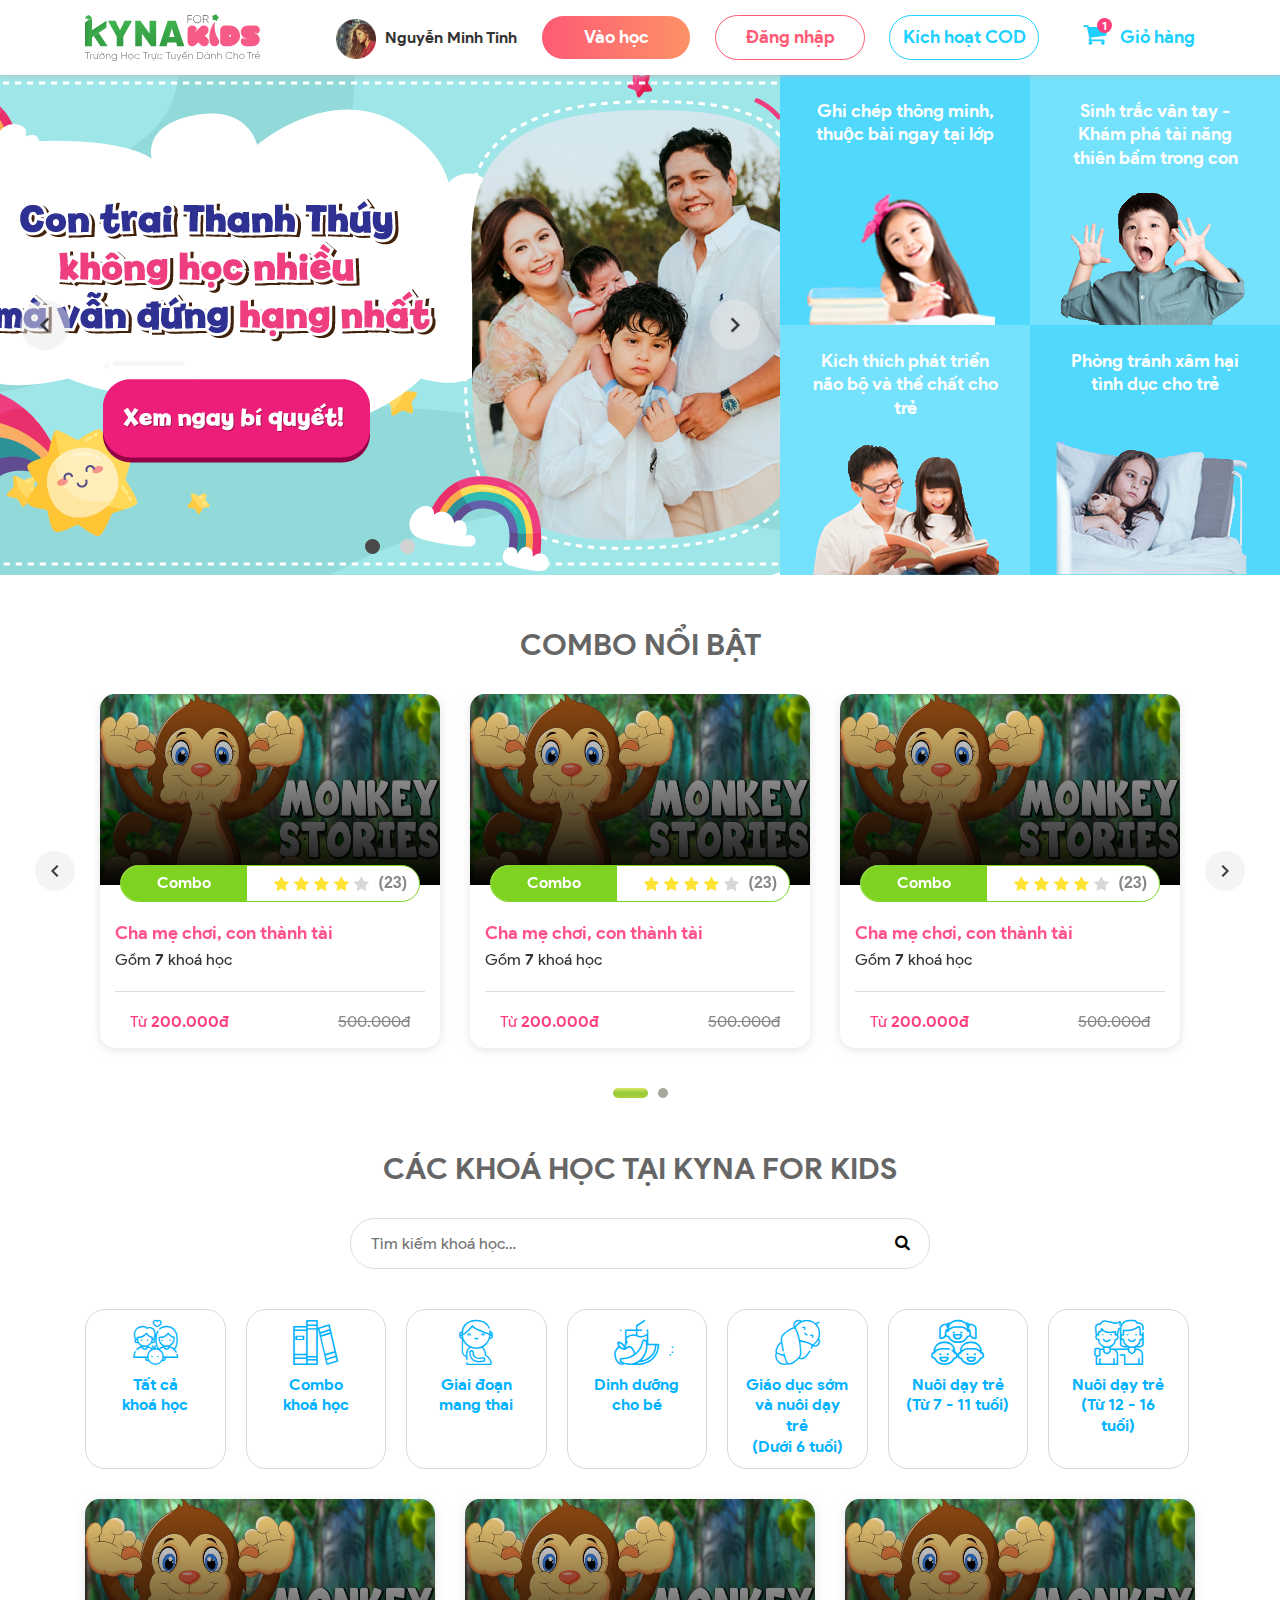
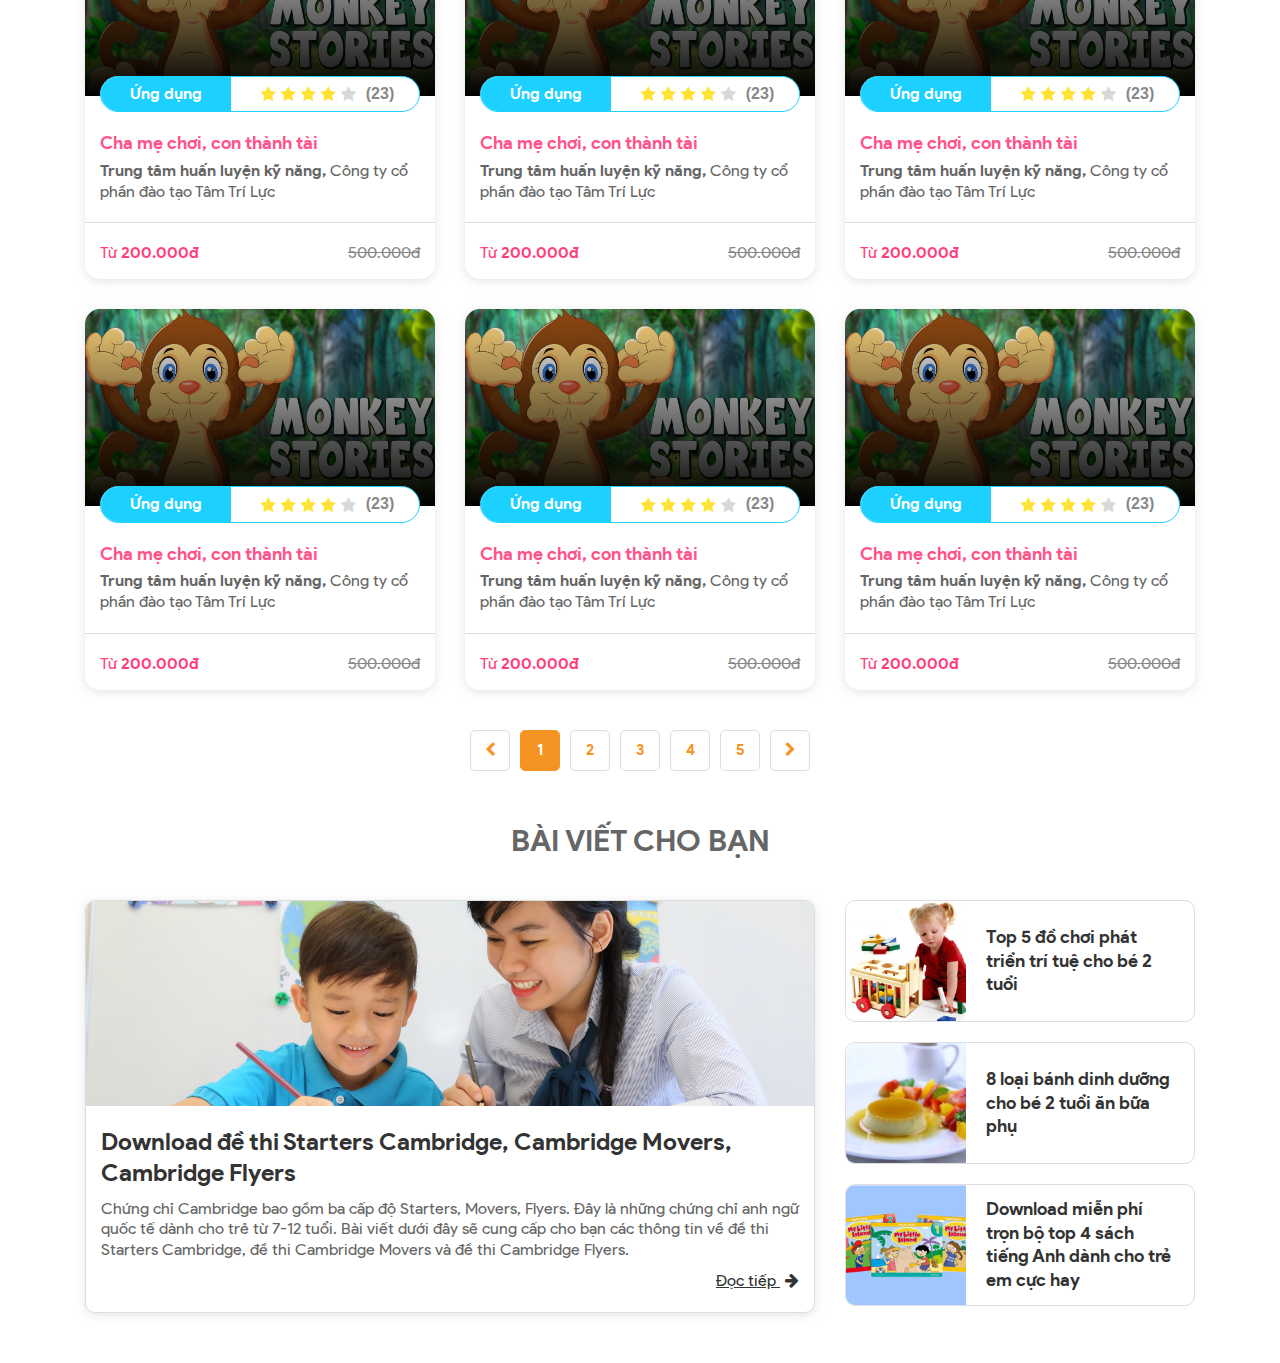
==== commit faba8554: "update homepage" ====
--- a/index.html
+++ b/index.html
@@ -19,22 +19,71 @@
                     <a href="/" class="d-inline-block">
                         <img class="img-fluid" src="images/logo.svg" alt="">
                     </a>
-                    <div class="lines control-menu-mb d-sm-none">
-                        <span class="lines__first"></span>
-                        <span class="lines__second"></span>
-                        <span class="lines__last"></span>
+                    <div class="d-inline-flex">
+                        <a class="d-inline-block d-lg-none cart-mb" href="#">
+                            <i class="fa fa-shopping-cart"></i>
+                            <span class="amount">1</span>
+                        </a>
+                        <div class="lines control-menu-mb d-sm-none">
+                            <div class="d-inline-block text">Tuỳ chọn</div>
+                            <div>
+                                <span class="lines__first"></span>
+                                <span class="lines__second"></span>
+                                <span class="lines__last"></span>
+                            </div>
+                        </div>
                     </div>
                 </div>
                 <div class="menu">
                     <ul>
                         <li>
-                            <a class="register-btn" href="#"><img class="d-lg-none" src="images/ic-person.svg" alt="">Đăng ký</a>
+                            <img style="margin-right: 5px;width: 40px" class="d-inline-block" src="images/avatar.png" alt="">
+                            <span style="font-weight: 700;">Nguyễn Minh Tinh</span>
+                        </li>
+                        <li>
+                            <a class="register-btn" href="#"><img class="d-lg-none" src="images/icon-vao-hoc.svg" alt="">Vào học</a>
                         </li>
                         <li>
                             <a class="login-btn" href="#"><img class="d-lg-none" src="images/key.svg" alt="">Đăng nhập</a>
                         </li>
                         <li>
                             <a class="active-btn" href="#"><img class="d-lg-none" src="images/log-in.svg" alt="">Kích hoạt COD</a>
+                        </li>
+                        <li class="cart d-none d-lg-inline-block">
+                            <span class="icon">
+                                <i class="fa fa-shopping-cart"></i>
+                                <span class="amount">1</span>
+                            </span>
+                            <span class="text">Giỏ hàng</span>
+                            <div class="cart-content">
+                                <ul>
+                                    <li>
+                                        <div class="name">
+                                            <img src="images/ic-delete.svg" alt="">
+                                            <span>Cha mẹ chơi, con thưởng thành</span>
+                                        </div>
+                                        <div class="price">
+                                            <span>Học 1 tháng</span>
+                                            <b>9.000đ</b>
+                                        </div>
+                                    </li>
+                                    <li>
+                                        <div class="name">
+                                            <img src="images/ic-delete.svg" alt="">
+                                            <span>Cha mẹ chơi, con thưởng thành</span>
+                                        </div>
+                                        <div class="price">
+                                            <span>Học 1 tháng</span>
+                                            <b>9.000đ</b>
+                                        </div>
+                                    </li>
+                                </ul>
+                                <div class="total-price">
+                                    <span>Tổng cộng:</span>
+                                    <b>18.000đ</b>
+                                </div>
+                                <a class="btn-checkout" href="#">Thanh toán ngay</a>
+                            </div>
                         </li>
                     </ul>
                 </div>
--- a/css/main.css
+++ b/css/main.css
@@ -31,6 +31,26 @@
         display: none !important; }
   #header.is-show-menu .menu {
     right: 0 !important; }
+  #header .cart-mb {
+    position: relative;
+    margin-right: 20px;
+    top: -3px; }
+    #header .cart-mb i {
+      color: #1cd1ff;
+      font-size: 25px; }
+    #header .cart-mb .amount {
+      display: inline-flex;
+      align-items: center;
+      justify-content: center;
+      font-size: 12px;
+      color: #ffffff;
+      background-color: #ff3f7c;
+      position: absolute;
+      top: -5px;
+      right: -6px;
+      width: 15px;
+      height: 15px;
+      border-radius: 50%; }
   @media (min-width: 768px) {
     #header .wrapper {
       display: flex;
@@ -63,26 +83,110 @@
         width: initial;
         box-shadow: none;
         padding: 0; } }
-    #header .wrapper .menu ul li {
+    #header .wrapper .menu > ul > li {
       margin-bottom: 20px; }
       @media (min-width: 768px) {
-        #header .wrapper .menu ul li {
+        #header .wrapper .menu > ul > li {
           display: inline-block;
           margin: 0 5px;
           padding: 0 !important;
           border: none !important; } }
       @media (min-width: 992px) {
-        #header .wrapper .menu ul li {
+        #header .wrapper .menu > ul > li {
           margin: 0 0 0 20px; } }
-      #header .wrapper .menu ul li:first-child {
+      #header .wrapper .menu > ul > li:first-child {
         border-bottom: 1px solid #dddddd;
         padding-bottom: 20px; }
-      #header .wrapper .menu ul li a {
+      #header .wrapper .menu > ul > li.cart {
+        font-weight: 700;
+        font-size: 18px;
+        color: #1cd1ff;
+        margin-left: 40px;
+        cursor: pointer;
+        position: relative; }
+        #header .wrapper .menu > ul > li.cart .icon {
+          position: relative;
+          display: inline-block; }
+          #header .wrapper .menu > ul > li.cart .icon i {
+            font-size: 25px;
+            margin-right: 10px; }
+          #header .wrapper .menu > ul > li.cart .icon .amount {
+            position: absolute;
+            width: 15px;
+            height: 15px;
+            display: flex;
+            align-items: center;
+            justify-content: center;
+            background-color: #ff3f7c;
+            color: #ffffff;
+            border-radius: 50%;
+            font-size: 12px;
+            top: -4px;
+            right: 4px; }
+        @media (min-width: 992px) {
+          #header .wrapper .menu > ul > li.cart .cart-content {
+            width: 315px;
+            border-radius: 20px;
+            position: absolute;
+            top: 70px;
+            right: 0;
+            background-color: #ffffff;
+            padding: 20px;
+            opacity: 0;
+            visibility: hidden;
+            transition: all .5s ease; }
+            #header .wrapper .menu > ul > li.cart .cart-content.is-showed {
+              opacity: 1;
+              visibility: visible; }
+            #header .wrapper .menu > ul > li.cart .cart-content:after {
+              width: 0px;
+              height: 0px;
+              border-left: 7px solid transparent;
+              border-right: 8px solid transparent;
+              border-bottom: 12px solid #ffffff;
+              content: '';
+              display: block;
+              position: absolute;
+              right: 45px;
+              top: -11px; }
+            #header .wrapper .menu > ul > li.cart .cart-content ul li {
+              font-weight: 400;
+              color: #666666;
+              width: 100%;
+              border-bottom: 1px solid #666666;
+              padding-bottom: 20px;
+              margin-bottom: 20px; }
+              #header .wrapper .menu > ul > li.cart .cart-content ul li .name img {
+                margin-right: 5px; }
+              #header .wrapper .menu > ul > li.cart .cart-content ul li .name span {
+                font-size: 14px; }
+              #header .wrapper .menu > ul > li.cart .cart-content ul li .price {
+                display: flex;
+                justify-content: space-between;
+                padding-left: 22px; }
+            #header .wrapper .menu > ul > li.cart .cart-content .total-price {
+              display: flex;
+              align-items: center;
+              justify-content: space-between;
+              margin-bottom: 20px; }
+              #header .wrapper .menu > ul > li.cart .cart-content .total-price span {
+                font-weight: 400;
+                color: #333333; }
+              #header .wrapper .menu > ul > li.cart .cart-content .total-price b {
+                font-weight: 700;
+                color: #ff3f7c; }
+            #header .wrapper .menu > ul > li.cart .cart-content .btn-checkout {
+              background-image: linear-gradient(to right, #fe5a75, #fd9266);
+              width: 100%;
+              font-weight: 700;
+              color: #ffffff;
+              font-size: 18px; } }
+      #header .wrapper .menu > ul > li a {
         display: inline-block;
         font-size: 16px;
         color: #333333; }
         @media (min-width: 768px) {
-          #header .wrapper .menu ul li a {
+          #header .wrapper .menu > ul > li a {
             width: 150px;
             text-align: center;
             border: 1px solid;
@@ -90,20 +194,20 @@
             border-radius: 25px;
             font-weight: 700;
             font-size: 18px; }
-            #header .wrapper .menu ul li a.register-btn {
+            #header .wrapper .menu > ul > li a.register-btn {
               background-image: linear-gradient(to right, #fe5a75, #fd9266);
               color: #ffffff; }
-            #header .wrapper .menu ul li a.login-btn {
+            #header .wrapper .menu > ul > li a.login-btn {
               border: solid 1px #fe5a75;
               color: #fe5a75; }
-            #header .wrapper .menu ul li a.active-btn {
+            #header .wrapper .menu > ul > li a.active-btn {
               border: solid 1px #1cd1ff;
               color: #1cd1ff; } }
-        #header .wrapper .menu ul li a img {
+        #header .wrapper .menu > ul > li a img {
           width: 20px;
           margin-right: 10px; }
           @media (min-width: 768px) {
-            #header .wrapper .menu ul li a img {
+            #header .wrapper .menu > ul > li a img {
               display: none; } }
   #header .lines {
     left: 0;
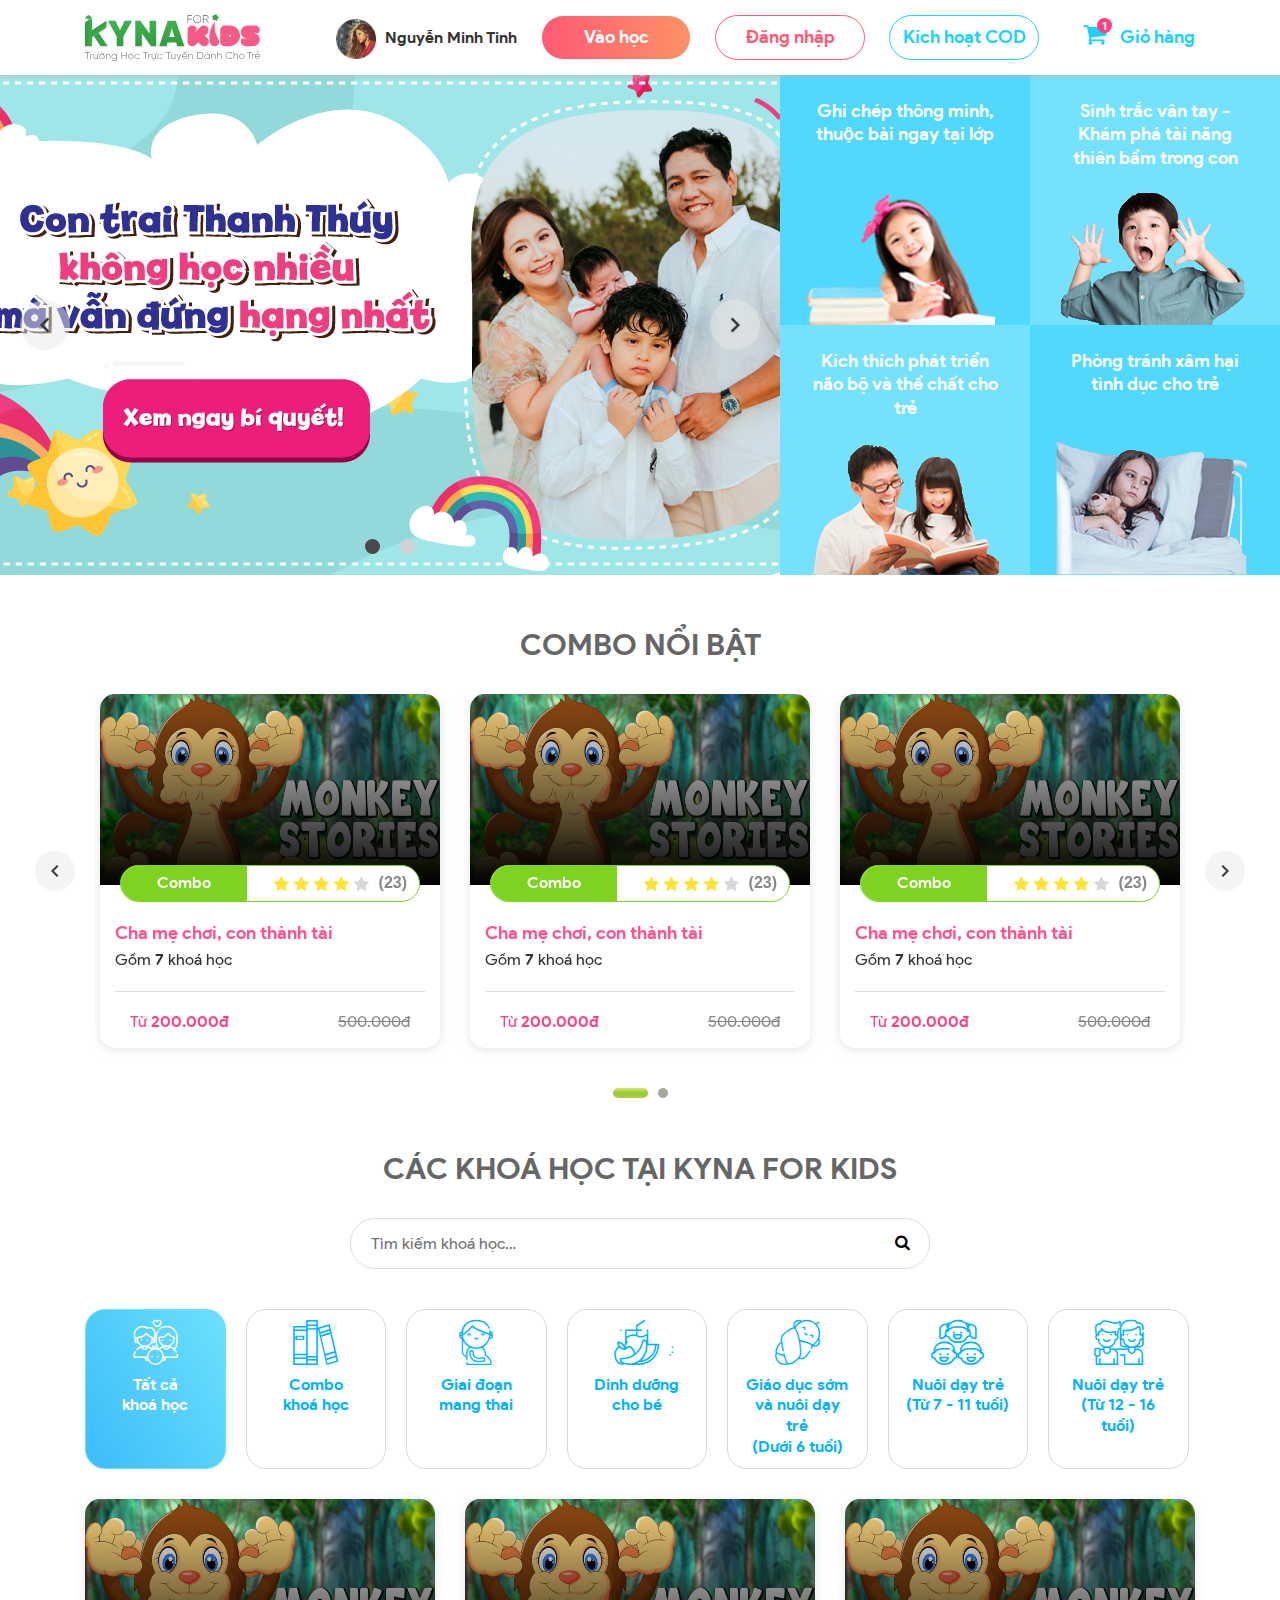
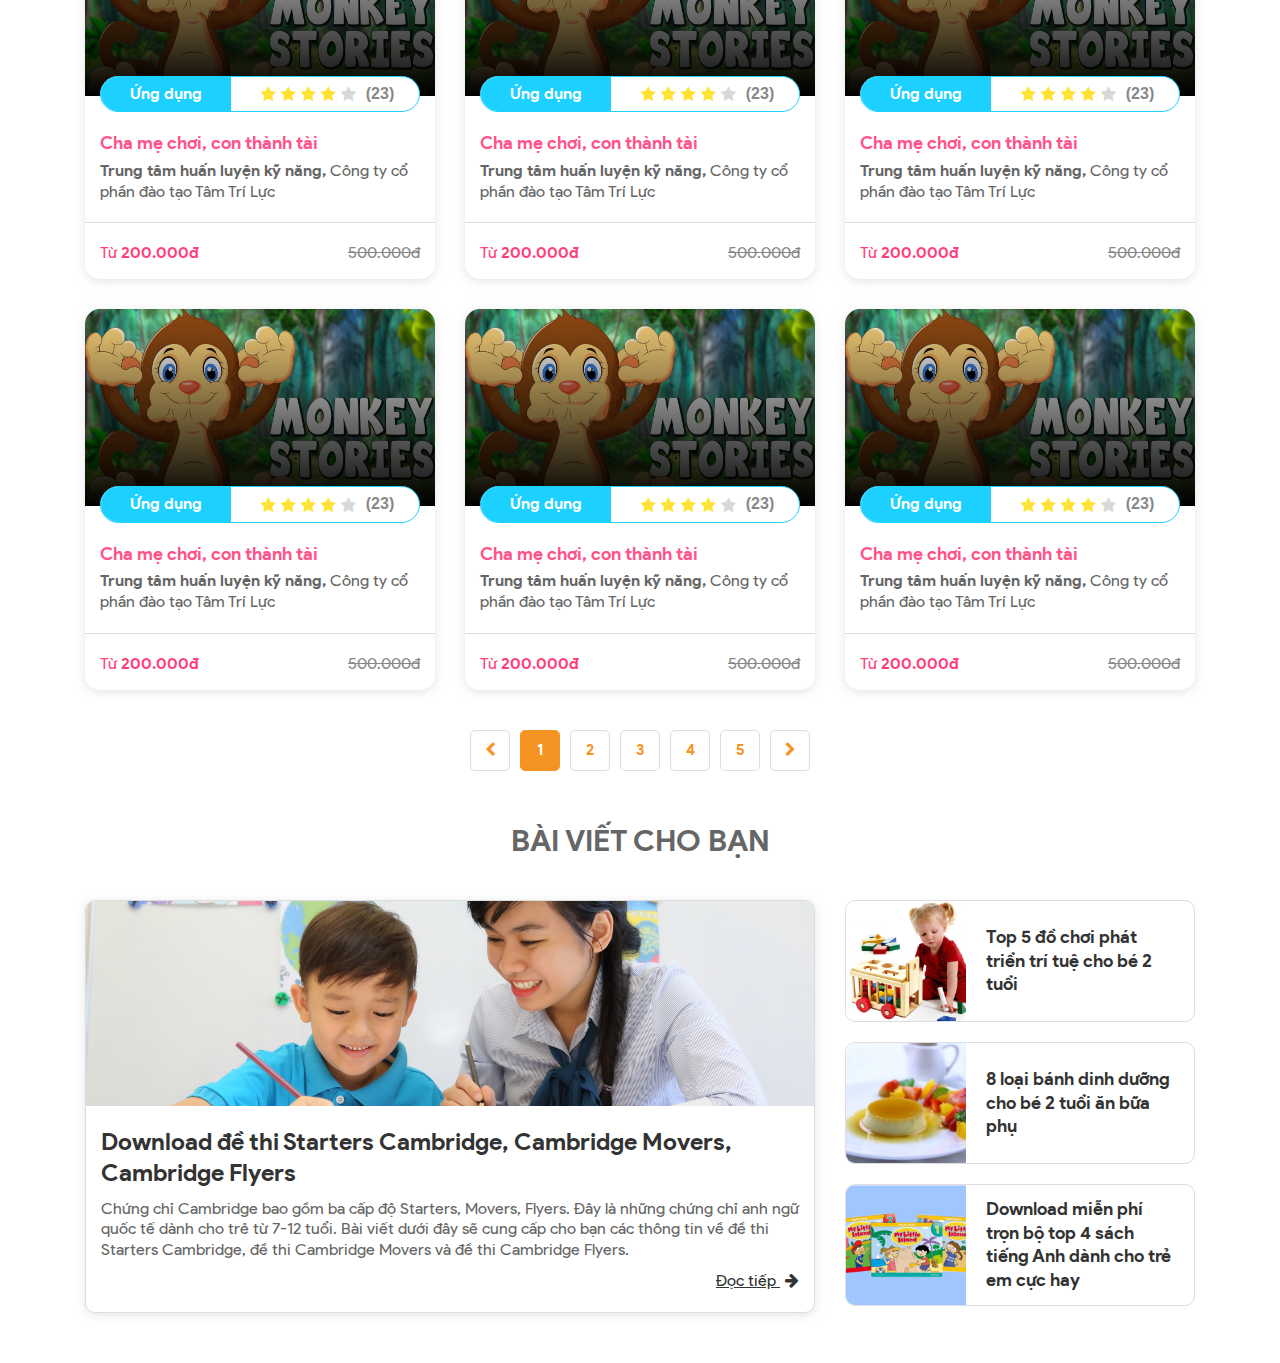
==== commit d6b6b669: "add active class category item" ====
--- a/index.html
+++ b/index.html
@@ -91,6 +91,26 @@
         </div>
     </header>
     <main id="homepage">
+        <section id="" class="d-lg-none wrapper-flex">
+            <a href="#" class="left">
+            <span class="header_login" style="top: 0;">
+                <img style="position: relative;top: -2px;" src="images/icon-lock.svg" alt="">
+                 <span>Kích hoạt COD</span>
+            </span>
+                <span class="d-none header_logged">
+                <img id="header_avatar" style="margin-right: 5px;width: 40px; height: 40px; border-radius: 50%; object-fit: cover;" class="d-inline-block" src="images/avatar.png" alt="">
+                <span class="header_name" style="font-weight: 700;"></span>
+            </span>
+
+
+
+            </a>
+            <a href="#" class="right">
+                <img src="images/user-white.svg" alt="">
+                <span class="header_login">Đăng nhập</span>
+                <span class="header_logged d-none">Vào học</span>
+            </a>
+        </section>
         <section id="banner">
             <div class="wrapper">
                 <div class="slider-banner">
@@ -385,7 +405,7 @@
                     </form>
                 </div>
                 <div class="category">
-                    <div class="item">
+                    <div class="item active">
                         <div class="wrapper">
                             <span class="icon-icon-1 ico-moon"></span>
                             <div class="text">Tất cả <br class="d-none d-lg-inline-block"> khoá học</div>
--- a/css/main.css
+++ b/css/main.css
@@ -128,13 +128,15 @@
             width: 315px;
             border-radius: 20px;
             position: absolute;
+            z-index: 9;
             top: 70px;
             right: 0;
             background-color: #ffffff;
             padding: 20px;
             opacity: 0;
             visibility: hidden;
-            transition: all .5s ease; }
+            transition: all .5s ease;
+            box-shadow: 0 20px 50px 0 #d9d9d9; }
             #header .wrapper .menu > ul > li.cart .cart-content.is-showed {
               opacity: 1;
               visibility: visible; }
@@ -668,6 +670,26 @@
   #homepage .pagination-line {
     margin-top: 10px; } }
 
+#homepage .wrapper-flex {
+  display: flex;
+  flex-wrap: wrap; }
+  #homepage .wrapper-flex a {
+    width: 50%;
+    text-align: center;
+    padding: 10px 0;
+    color: #ffffff;
+    display: inline-flex;
+    align-items: center;
+    justify-content: center; }
+    #homepage .wrapper-flex a.left {
+      background-color: #fd8e67; }
+    #homepage .wrapper-flex a.right {
+      background-color: #ff526f; }
+    #homepage .wrapper-flex a span {
+      margin-left: 10px;
+      position: relative;
+      top: 2px; }
+
 #homepage #banner .slick-arrow {
   display: none !important; }
   @media (min-width: 992px) {
@@ -954,6 +976,13 @@
             color: #ffffff; }
           #homepage #content .category .item:hover .wrapper .ico-moon:before, #homepage #content .category .item:hover .wrapper .path1:before, #homepage #content .category .item:hover .wrapper .path2:before, #homepage #content .category .item:hover .wrapper path3:before {
             color: #ffffff; } }
+    #homepage #content .category .item.active {
+      background-image: linear-gradient(239deg, #6de0fd, #3bbdf9);
+      border-color: #6de0fd; }
+      #homepage #content .category .item.active .wrapper .text {
+        color: #ffffff; }
+      #homepage #content .category .item.active .wrapper .ico-moon:before, #homepage #content .category .item.active .wrapper .path1:before, #homepage #content .category .item.active .wrapper .path2:before, #homepage #content .category .item.active .wrapper path3:before {
+        color: #ffffff; }
     @media (min-width: 992px) {
       #homepage #content .category .item:last-child {
         margin-right: 0; } }
@@ -1181,7 +1210,8 @@
 @media (min-width: 992px) {
   #shop-details-page #banner h1 {
     font-weight: 700;
-    font-size: 28px; } }
+    font-size: 28px;
+    margin-bottom: 10px; } }
 
 @media (min-width: 1200px) {
   #shop-details-page #banner h1 {
@@ -1210,7 +1240,6 @@
 @media (min-width: 992px) {
   #shop-details-page #banner .name .tag {
     border-radius: 23px;
-    background-color: #1cd1ff;
     font-size: 16px;
     width: 120px;
     text-align: center;
@@ -1270,6 +1299,9 @@
 #shop-details-page #video .video {
   width: calc(100% + 30px);
   margin-left: -15px; }
+  @media (min-width: 992px) {
+    #shop-details-page #video .video .thumb-course img {
+      border-radius: 20px; } }
   @media (min-width: 992px) {
     #shop-details-page #video .video .wrapper-video {
       border-radius: 25px;
@@ -1318,7 +1350,7 @@
   width: 100%;
   left: 0;
   bottom: 0;
-  z-index: 9; }
+  z-index: 8; }
   @media (min-width: 992px) {
     #shop-details-page #video .box-buy-course {
       border-radius: 20px;
@@ -1447,7 +1479,9 @@
           font-weight: 700; }
           @media (min-width: 992px) {
             #shop-details-page #video .box-buy-course .form ul li .price .promotion-price {
-              margin-left: 50px; } }
+              margin-left: 50px;
+              min-width: 90px;
+              text-align: right; } }
   #shop-details-page #video .box-buy-course .form button {
     width: 100%;
     background-image: linear-gradient(to right, #fe5a75, #fd9266);
@@ -1463,12 +1497,28 @@
         margin: 20px 0 20px 15px;
         border-radius: 50px; } }
 
+#shop-details-page #info-teacher .wrapper-des {
+  margin-bottom: 40px; }
+  #shop-details-page #info-teacher .wrapper-des.need-limit {
+    max-height: 500px;
+    overflow: hidden;
+    position: relative;
+    margin-bottom: 0; }
+    #shop-details-page #info-teacher .wrapper-des.need-limit:after {
+      content: '';
+      display: block;
+      position: absolute;
+      left: 0;
+      bottom: 0;
+      width: 100%;
+      height: 200px;
+      background-image: linear-gradient(to bottom, rgba(255, 255, 255, 0), #ffffff); }
+
 #shop-details-page #info-teacher a {
   font-size: 16px;
   font-weight: 700;
   color: #333333;
   display: inline-block;
-  margin-bottom: 50px;
   text-decoration: underline; }
 
 #shop-details-page #info-teacher .wrapper {
@@ -1496,69 +1546,146 @@
 #shop-details-page #intro .devices .img {
   margin: 15px 0; }
 
-#shop-details-page #intro .description p {
-  margin-bottom: 10px; }
-
-#shop-details-page #intro .description a {
+#shop-details-page #intro .description {
+  margin-bottom: 40px; }
+  #shop-details-page #intro .description.need-limit {
+    max-height: 500px;
+    overflow: hidden;
+    position: relative;
+    margin-bottom: 0; }
+    #shop-details-page #intro .description.need-limit:after {
+      content: '';
+      display: block;
+      position: absolute;
+      left: 0;
+      bottom: 0;
+      width: 100%;
+      height: 200px;
+      background-image: linear-gradient(to bottom, rgba(255, 255, 255, 0), #ffffff); }
+  #shop-details-page #intro .description p {
+    margin-bottom: 10px; }
+
+#shop-details-page #intro #load-more {
   font-weight: 700;
   font-size: 16px;
   text-decoration: underline;
   color: #333333;
-  margin-bottom: 50px;
-  display: inline-block; }
-
-#shop-details-page #slider-images h4 {
-  margin: 50px 0 20px; }
-
-#shop-details-page #slider-images .slider-large-images {
-  width: calc(100% + 30px);
-  margin-left: -15px;
+  margin: 20px 0 50px;
+  display: inline-block;
+  position: relative;
+  z-index: 2; }
+
+#shop-details-page #content-course #load-more-content-course {
+  font-weight: 700;
+  font-size: 16px;
+  text-decoration: underline;
+  color: #333333;
+  margin: 20px 0 50px;
+  display: inline-block;
+  position: relative;
+  z-index: 2; }
+
+#shop-details-page #content-course h4 {
+  margin-bottom: 20px; }
+
+#shop-details-page #content-course .single-course .list-lesson {
+  margin-bottom: 40px; }
+  #shop-details-page #content-course .single-course .list-lesson.need-limit {
+    max-height: 250px;
+    overflow: hidden;
+    position: relative;
+    margin-bottom: 0; }
+    #shop-details-page #content-course .single-course .list-lesson.need-limit:after {
+      content: '';
+      display: block;
+      position: absolute;
+      left: 0;
+      bottom: 0;
+      width: 100%;
+      height: 200px;
+      background-image: linear-gradient(to bottom, rgba(255, 255, 255, 0), #ffffff); }
+  #shop-details-page #content-course .single-course .list-lesson li {
+    display: flex;
+    align-items: center;
+    margin-bottom: 20px; }
+    #shop-details-page #content-course .single-course .list-lesson li:last-child {
+      margin-bottom: 0; }
+    #shop-details-page #content-course .single-course .list-lesson li i {
+      font-size: 22px;
+      margin-right: 20px; }
+
+#shop-details-page #content-course .combo-course {
+  margin-bottom: 50px; }
+  #shop-details-page #content-course .combo-course ul.list-combo > li {
+    border-bottom: 1px solid #888888;
+    margin-bottom: 20px; }
+    #shop-details-page #content-course .combo-course ul.list-combo > li .name-teacher .name-course {
+      position: relative;
+      padding-left: 35px; }
+      #shop-details-page #content-course .combo-course ul.list-combo > li .name-teacher .name-course span {
+        display: inline-flex;
+        justify-content: center;
+        align-items: center;
+        width: 25px;
+        height: 25px;
+        background-color: #7ed321;
+        border-radius: 50%;
+        position: absolute;
+        left: 0;
+        top: 0;
+        color: #ffffff;
+        font-weight: 700; }
+      #shop-details-page #content-course .combo-course ul.list-combo > li .name-teacher .name-course p {
+        color: #ff3f7c;
+        font-weight: 700;
+        font-size: 16px; }
+    #shop-details-page #content-course .combo-course ul.list-combo > li .name-teacher .teacher {
+      margin-top: 10px;
+      padding-left: 35px;
+      color: #888888; }
+    #shop-details-page #content-course .combo-course ul.list-combo > li .control-btn {
+      color: #333333;
+      font-weight: 700;
+      display: inline-block;
+      margin: 20px 0; }
+      #shop-details-page #content-course .combo-course ul.list-combo > li .control-btn .hide-content {
+        display: none; }
+      #shop-details-page #content-course .combo-course ul.list-combo > li .control-btn i {
+        transition: all .4s ease;
+        transform: rotate(0deg);
+        margin-left: 5px; }
+      #shop-details-page #content-course .combo-course ul.list-combo > li .control-btn.is-showed i {
+        transform: rotate(180deg); }
+      #shop-details-page #content-course .combo-course ul.list-combo > li .control-btn.is-showed .show-content {
+        display: none; }
+      #shop-details-page #content-course .combo-course ul.list-combo > li .control-btn.is-showed .hide-content {
+        display: inline-block; }
+    #shop-details-page #content-course .combo-course ul.list-combo > li .wrapper-content {
+      display: none;
+      padding-bottom: 20px; }
+      #shop-details-page #content-course .combo-course ul.list-combo > li .wrapper-content ul.general-info {
+        display: flex;
+        flex-wrap: wrap;
+        align-items: center;
+        margin-bottom: 10px; }
+        #shop-details-page #content-course .combo-course ul.list-combo > li .wrapper-content ul.general-info li {
+          width: 50%;
+          margin-bottom: 10px;
+          display: flex;
+          align-items: center; }
+          #shop-details-page #content-course .combo-course ul.list-combo > li .wrapper-content ul.general-info li img {
+            width: 15px;
+            margin-right: 10px; }
+      #shop-details-page #content-course .combo-course ul.list-combo > li .wrapper-content .content-text p {
+        margin-bottom: 15px; }
+        #shop-details-page #content-course .combo-course ul.list-combo > li .wrapper-content .content-text p:last-child {
+          margin-bottom: 0; }
+
+#shop-details-page #comment h4 {
   margin-bottom: 15px; }
   @media (min-width: 992px) {
-    #shop-details-page #slider-images .slider-large-images .slick-slide img {
-      border-radius: 15px; } }
-  #shop-details-page #slider-images .slider-large-images .slick-arrow {
-    position: absolute;
-    top: 50%;
-    transform: translateY(-50%);
-    z-index: 2;
-    background: transparent;
-    border: none; }
-    #shop-details-page #slider-images .slider-large-images .slick-arrow.slick-prev {
-      left: 20px; }
-    #shop-details-page #slider-images .slider-large-images .slick-arrow.slick-next {
-      right: 20px; }
-    @media (min-width: 992px) {
-      #shop-details-page #slider-images .slider-large-images .slick-arrow img {
-        width: 40px; } }
-
-#shop-details-page #slider-images .slider-small-images {
-  width: calc(100% + 30px);
-  margin-left: -15px; }
-  #shop-details-page #slider-images .slider-small-images .slick-slide {
-    margin: 0 5px;
-    position: relative; }
-    #shop-details-page #slider-images .slider-small-images .slick-slide img {
-      border-radius: 5px;
-      cursor: pointer; }
-  #shop-details-page #slider-images .slider-small-images .slick-arrow {
-    position: absolute;
-    top: 50%;
-    transform: translateY(-50%);
-    z-index: 2;
-    background: transparent;
-    border: none; }
-    #shop-details-page #slider-images .slider-small-images .slick-arrow i {
-      color: #ffffff;
-      font-size: 20px; }
-    #shop-details-page #slider-images .slider-small-images .slick-arrow.slick-prev {
-      left: 5px; }
-    #shop-details-page #slider-images .slider-small-images .slick-arrow.slick-next {
-      right: 5px; }
-
-@media (min-width: 992px) {
-  #shop-details-page #comment h4 {
-    margin: 60px 0 20px; } }
+    #shop-details-page #comment h4 {
+      margin: 60px 0 20px; } }
 
 @media (min-width: 992px) {
   #shop-details-page #comment .left {
@@ -1678,7 +1805,7 @@
 #shop-details-page #comment .right h5 {
   font-size: 16px;
   font-weight: 700;
-  margin: 30px 0; }
+  margin: 0 0 30px; }
 
 #shop-details-page #comment .right ul.list-comments li {
   font-size: 16px;
@@ -1723,55 +1850,68 @@
       #shop-details-page #relevant-app .stars i {
         font-size: 12px;
         margin-right: 0; } }
-
-#shop-details-page #just-mobile {
+  #shop-details-page #relevant-app .course-item .info p {
+    min-height: 40px; }
+
+#shop-details-page #just-mobile .btn-add-to-cart {
+  font-size: 20px;
+  font-weight: 700;
+  width: calc(100% - 30px);
+  margin: 30px 0 0 15px;
+  text-align: center;
+  color: #ff3f7c;
+  padding: 15px 0;
+  border: 1px solid #ff3f7c;
+  border-radius: 30px;
+  background-color: transparent; }
+
+#shop-details-page #just-mobile ul {
+  padding: 15px 15px 7px 15px;
   width: calc(100% - 30px);
   margin-left: 15px;
   border-radius: 8px;
   box-shadow: 0 2px 8px 0 rgba(173, 173, 173, 0.5); }
-  #shop-details-page #just-mobile ul {
-    padding: 15px 15px 7px 15px; }
-    @media (min-width: 992px) {
-      #shop-details-page #just-mobile ul {
-        padding-bottom: 0; } }
-    #shop-details-page #just-mobile ul li {
+  @media (min-width: 992px) {
+    #shop-details-page #just-mobile ul {
+      padding-bottom: 0; } }
+  #shop-details-page #just-mobile ul li {
+    display: flex;
+    align-items: center;
+    justify-content: space-between;
+    flex-wrap: wrap;
+    padding-bottom: 15px;
+    border-bottom: 1px solid #dddddd;
+    margin-bottom: 15px; }
+    @media (min-width: 768px) {
+      #shop-details-page #just-mobile ul li {
+        font-size: 16px; } }
+    #shop-details-page #just-mobile ul li:last-child {
+      margin-bottom: 0;
+      border-bottom: none;
+      padding-bottom: 5px; }
+      @media (min-width: 992px) {
+        #shop-details-page #just-mobile ul li:last-child {
+          padding-bottom: 11px;
+          border-bottom: 2px solid #dddddd; } }
+    #shop-details-page #just-mobile ul li input {
+      margin-right: 10px; }
+    #shop-details-page #just-mobile ul li label {
+      margin-bottom: 0;
+      cursor: pointer;
+      position: relative;
+      top: -5px; }
+    #shop-details-page #just-mobile ul li .price {
       display: flex;
-      align-items: center;
       justify-content: space-between;
-      flex-wrap: wrap;
-      padding-bottom: 15px;
-      border-bottom: 1px solid #dddddd;
-      margin-bottom: 15px; }
-      @media (min-width: 768px) {
-        #shop-details-page #just-mobile ul li {
-          font-size: 16px; } }
-      #shop-details-page #just-mobile ul li:last-child {
-        margin-bottom: 0;
-        border-bottom: none;
-        padding-bottom: 5px; }
-        @media (min-width: 992px) {
-          #shop-details-page #just-mobile ul li:last-child {
-            padding-bottom: 11px;
-            border-bottom: 2px solid #dddddd; } }
-      #shop-details-page #just-mobile ul li input {
-        margin-right: 10px; }
-      #shop-details-page #just-mobile ul li label {
-        margin-bottom: 0;
-        cursor: pointer;
-        position: relative;
-        top: -5px; }
-      #shop-details-page #just-mobile ul li .price {
-        display: flex;
-        justify-content: space-between;
-        width: 50%; }
-        #shop-details-page #just-mobile ul li .price .origin-price {
-          font-size: 12px;
-          color: #888888;
-          text-decoration: line-through; }
-          @media (min-width: 768px) {
-            #shop-details-page #just-mobile ul li .price .origin-price {
-              font-size: 14px; } }
-        #shop-details-page #just-mobile ul li .price .promotion-price {
-          font-size: 16px;
-          color: #ff3f7c;
-          font-weight: 700; }
+      width: 50%; }
+      #shop-details-page #just-mobile ul li .price .origin-price {
+        font-size: 12px;
+        color: #888888;
+        text-decoration: line-through; }
+        @media (min-width: 768px) {
+          #shop-details-page #just-mobile ul li .price .origin-price {
+            font-size: 14px; } }
+      #shop-details-page #just-mobile ul li .price .promotion-price {
+        font-size: 16px;
+        color: #ff3f7c;
+        font-weight: 700; }
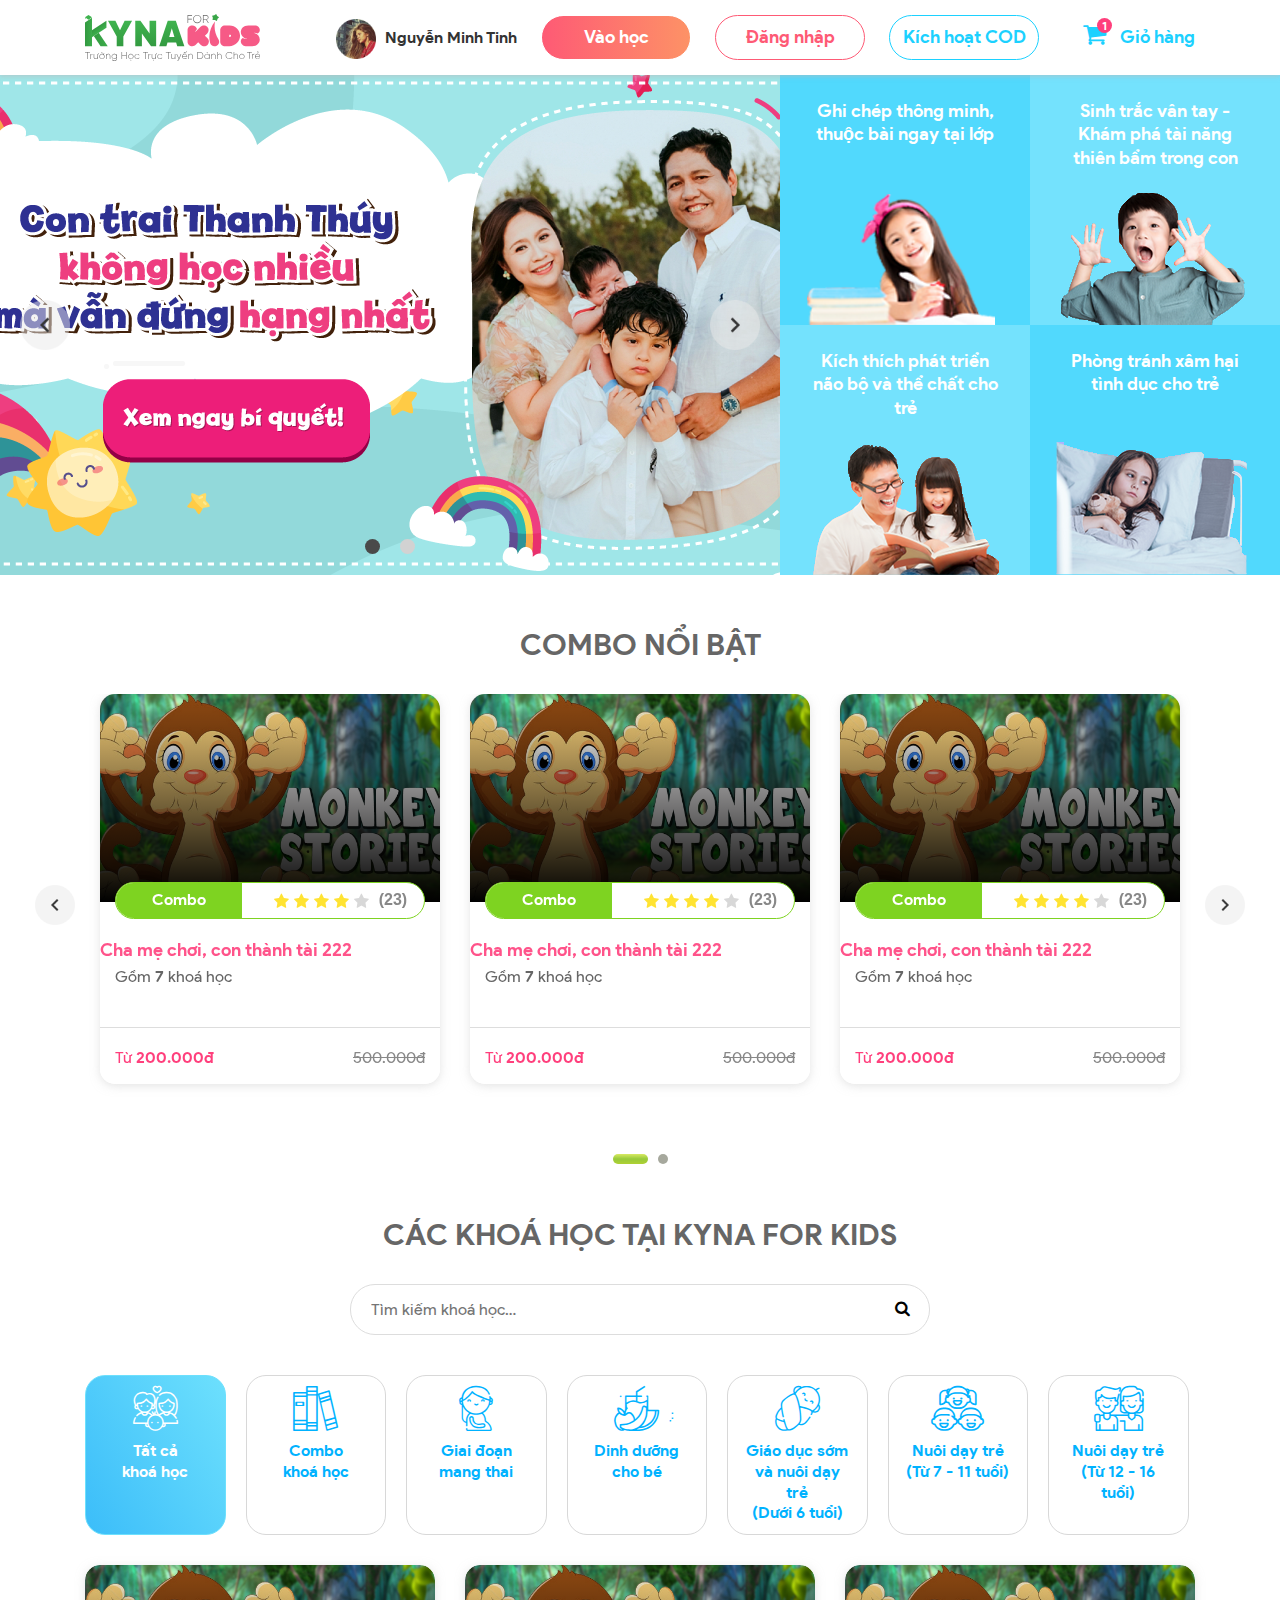
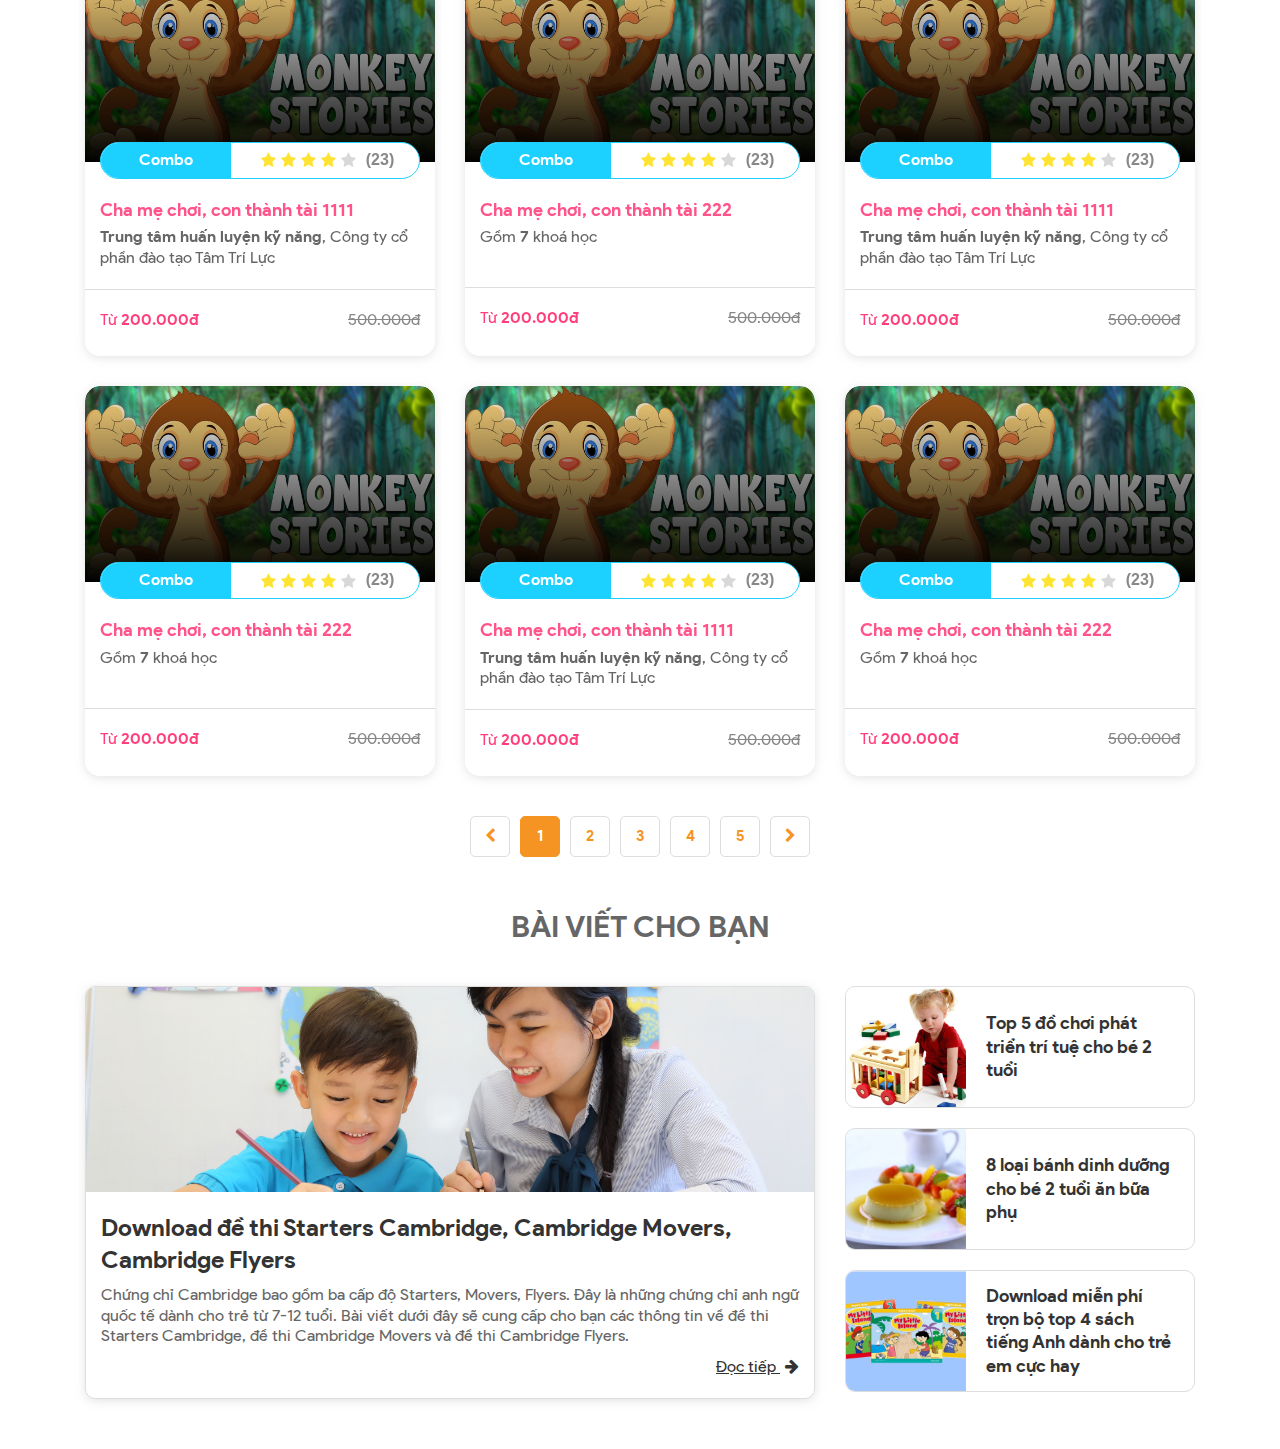
==== commit f7aa5fa1: "update cart course homepage" ====
--- a/index.html
+++ b/index.html
@@ -159,236 +159,288 @@
             <div class="container">
                 <h2 class="text-center">COMBO NỔI BẬT </h2>
                 <div class="slider">
-                    <div class="course-item">
-                        <a class="d-xl-none link" href="layout/shop-details.html"></a>
-                        <div class='box-details d-none d-xl-block'>
-                            <h4>Cha mẹ chơi, con thành tài</h4>
-                            <div class='name'>
-                                Gồm <b>7</b> khoá học
-                            </div>
-                            <div class='des'>
-                                Dạy con tự lập ngay từ khi trẻ còn nhỏ là điều rất cần thiết, phù hợp với sự phát triển của Thế giới và Việt Nam. Khi có tính tự lập, trẻ có thể… tự làm mọi công việc của mình một cách tốt nhất mà không lệ thuộc, dựa dẫm vào sự giúp đỡ của người khác. Đây chính là những nền tảng cho sự thành công của trẻ về sau.
-                            </div>
-                            <div class='text-right'>
-                                <a href='layout/shop-details.html'>Xem chi tiết <i class='fa fa-arrow-right' aria-hidden='true'></i></a>
-                            </div>
-                            <div class='price'>
-                                <span class='promotion-price'>Từ 200.000đ</span>
-                                <span class='origin-price'>500.000đ</span>
-                            </div>
-                            <form action=''>
-                                <button type='submit'>MUA NGAY</button>
-                            </form>
-                        </div>
-
-
-
-                        <div class="wrapper">
-                            <div class="img">
-                                <img class="img-fluid" src="images/thumb-course.jpg" alt="">
-                            </div>
-                            <div class="wrapper-mb-style">
-                                <div class="tag-rating">
-                                    <span class="tag">Combo</span>
-                                    <div class="rating">
-                                        <div class="stars">
-                                            <i class="fa fa-star" aria-hidden="true"></i>
-                                            <i class="fa fa-star" aria-hidden="true"></i>
-                                            <i class="fa fa-star" aria-hidden="true"></i>
-                                            <i class="fa fa-star" aria-hidden="true"></i>
-                                            <i class="fa fa-star disable-active" aria-hidden="true"></i>
-                                        </div>
-                                        <span class="amount">(23)</span>
-                                    </div>
-                                </div>
-                                <h3 class="d-lg-none">Cha mẹ chơi, con thành tài</h3>
-                            </div>
-                        </div>
-                        <div class="info">
-                            <h3 class="d-none d-lg-block">Cha mẹ chơi, con thành tài</h3>
-                            Gồm <b>7</b> khoá học
-                            <div class="price d-none d-lg-flex">
-                                <span class="promotion-price">Từ <b>200.000đ</b></span>
-                                <span class="origin-price">500.000đ</span>
-                            </div>
-                        </div>
-                        <div class="price d-lg-none">
-                            <span class="promotion-price">Từ <b>200.000đ</b></span>
-                            <span class="origin-price">500.000đ</span>
-                        </div>
-                    </div>
-                    <div class="course-item">
-                        <a class="d-xl-none link" href="layout/shop-details.html"></a>
-                        <div class='box-details d-none d-xl-block'>
-                            <h4>Cha mẹ chơi, con thành tài</h4>
-                            <div class='name'>
-                                Gồm <b>7</b> khoá học
-                            </div>
-                            <div class='des'>
-                                Dạy con tự lập ngay từ khi trẻ còn nhỏ là điều rất cần thiết, phù hợp với sự phát triển của Thế giới và Việt Nam. Khi có tính tự lập, trẻ có thể… tự làm mọi công việc của mình một cách tốt nhất mà không lệ thuộc, dựa dẫm vào sự giúp đỡ của người khác. Đây chính là những nền tảng cho sự thành công của trẻ về sau.
-                            </div>
-                            <div class='text-right'>
-                                <a href='layout/shop-details.html'>Xem chi tiết <i class='fa fa-arrow-right' aria-hidden='true'></i></a>
-                            </div>
-                            <div class='price'>
-                                <span class='promotion-price'>Từ 200.000đ</span>
-                                <span class='origin-price'>500.000đ</span>
-                            </div>
-                            <form action=''>
-                                <button type='submit'>MUA NGAY</button>
-                            </form>
-                        </div>
-
-
-
-                        <div class="wrapper">
-                            <div class="img">
-                                <img class="img-fluid" src="images/thumb-course.jpg" alt="">
-                            </div>
-                            <div class="wrapper-mb-style">
-                                <div class="tag-rating">
-                                    <span class="tag">Combo</span>
-                                    <div class="rating">
-                                        <div class="stars">
-                                            <i class="fa fa-star" aria-hidden="true"></i>
-                                            <i class="fa fa-star" aria-hidden="true"></i>
-                                            <i class="fa fa-star" aria-hidden="true"></i>
-                                            <i class="fa fa-star" aria-hidden="true"></i>
-                                            <i class="fa fa-star disable-active" aria-hidden="true"></i>
-                                        </div>
-                                        <span class="amount">(23)</span>
-                                    </div>
-                                </div>
-                                <h3 class="d-lg-none">Cha mẹ chơi, con thành tài</h3>
-                            </div>
-                        </div>
-                        <div class="info">
-                            <h3 class="d-none d-lg-block">Cha mẹ chơi, con thành tài</h3>
-                            Gồm <b>7</b> khoá học
-                            <div class="price d-none d-lg-flex">
-                                <span class="promotion-price">Từ <b>200.000đ</b></span>
-                                <span class="origin-price">500.000đ</span>
-                            </div>
-                        </div>
-                        <div class="price d-lg-none">
-                            <span class="promotion-price">Từ <b>200.000đ</b></span>
-                            <span class="origin-price">500.000đ</span>
-                        </div>
-                    </div>
-                    <div class="course-item">
-                        <a class="d-xl-none link" href="layout/shop-details.html"></a>
-                        <div class='box-details d-none d-xl-block'>
-                            <h4>Cha mẹ chơi, con thành tài</h4>
-                            <div class='name'>
-                                Gồm <b>7</b> khoá học
-                            </div>
-                            <div class='des'>
-                                Dạy con tự lập ngay từ khi trẻ còn nhỏ là điều rất cần thiết, phù hợp với sự phát triển của Thế giới và Việt Nam. Khi có tính tự lập, trẻ có thể… tự làm mọi công việc của mình một cách tốt nhất mà không lệ thuộc, dựa dẫm vào sự giúp đỡ của người khác. Đây chính là những nền tảng cho sự thành công của trẻ về sau.
-                            </div>
-                            <div class='text-right'>
-                                <a href='layout/shop-details.html'>Xem chi tiết <i class='fa fa-arrow-right' aria-hidden='true'></i></a>
-                            </div>
-                            <div class='price'>
-                                <span class='promotion-price'>Từ 200.000đ</span>
-                                <span class='origin-price'>500.000đ</span>
-                            </div>
-                            <form action=''>
-                                <button type='submit'>MUA NGAY</button>
-                            </form>
-                        </div>
-
-
-
-                        <div class="wrapper">
-                            <div class="img">
-                                <img class="img-fluid" src="images/thumb-course.jpg" alt="">
-                            </div>
-                            <div class="wrapper-mb-style">
-                                <div class="tag-rating">
-                                    <span class="tag">Combo</span>
-                                    <div class="rating">
-                                        <div class="stars">
-                                            <i class="fa fa-star" aria-hidden="true"></i>
-                                            <i class="fa fa-star" aria-hidden="true"></i>
-                                            <i class="fa fa-star" aria-hidden="true"></i>
-                                            <i class="fa fa-star" aria-hidden="true"></i>
-                                            <i class="fa fa-star disable-active" aria-hidden="true"></i>
-                                        </div>
-                                        <span class="amount">(23)</span>
-                                    </div>
-                                </div>
-                                <h3 class="d-lg-none">Cha mẹ chơi, con thành tài</h3>
-                            </div>
-                        </div>
-                        <div class="info">
-                            <h3 class="d-none d-lg-block">Cha mẹ chơi, con thành tài</h3>
-                            Gồm <b>7</b> khoá học
-                            <div class="price d-none d-lg-flex">
-                                <span class="promotion-price">Từ <b>200.000đ</b></span>
-                                <span class="origin-price">500.000đ</span>
-                            </div>
-                        </div>
-                        <div class="price d-lg-none">
-                            <span class="promotion-price">Từ <b>200.000đ</b></span>
-                            <span class="origin-price">500.000đ</span>
-                        </div>
-                    </div>
-                    <div class="course-item">
-                        <a class="d-xl-none link" href="layout/shop-details.html"></a>
-                        <div class='box-details d-none d-xl-block'>
-                            <h4>Cha mẹ chơi, con thành tài</h4>
-                            <div class='name'>
-                                Gồm <b>7</b> khoá học
-                            </div>
-                            <div class='des'>
-                                Dạy con tự lập ngay từ khi trẻ còn nhỏ là điều rất cần thiết, phù hợp với sự phát triển của Thế giới và Việt Nam. Khi có tính tự lập, trẻ có thể… tự làm mọi công việc của mình một cách tốt nhất mà không lệ thuộc, dựa dẫm vào sự giúp đỡ của người khác. Đây chính là những nền tảng cho sự thành công của trẻ về sau.
-                            </div>
-                            <div class='text-right'>
-                                <a href='layout/shop-details.html'>Xem chi tiết <i class='fa fa-arrow-right' aria-hidden='true'></i></a>
-                            </div>
-                            <div class='price'>
-                                <span class='promotion-price'>Từ 200.000đ</span>
-                                <span class='origin-price'>500.000đ</span>
-                            </div>
-                            <form action=''>
-                                <button type='submit'>MUA NGAY</button>
-                            </form>
-                        </div>
-
-
-
-                        <div class="wrapper">
-                            <div class="img">
-                                <img class="img-fluid" src="images/thumb-course.jpg" alt="">
-                            </div>
-                            <div class="wrapper-mb-style">
-                                <div class="tag-rating">
-                                    <span class="tag">Combo</span>
-                                    <div class="rating">
-                                        <div class="stars">
-                                            <i class="fa fa-star" aria-hidden="true"></i>
-                                            <i class="fa fa-star" aria-hidden="true"></i>
-                                            <i class="fa fa-star" aria-hidden="true"></i>
-                                            <i class="fa fa-star" aria-hidden="true"></i>
-                                            <i class="fa fa-star disable-active" aria-hidden="true"></i>
-                                        </div>
-                                        <span class="amount">(23)</span>
-                                    </div>
-                                </div>
-                                <h3 class="d-lg-none">Cha mẹ chơi, con thành tài</h3>
-                            </div>
-                        </div>
-                        <div class="info">
-                            <h3 class="d-none d-lg-block">Cha mẹ chơi, con thành tài</h3>
-                            Gồm <b>7</b> khoá học
-                            <div class="price d-none d-lg-flex">
-                                <span class="promotion-price">Từ <b>200.000đ</b></span>
-                                <span class="origin-price">500.000đ</span>
-                            </div>
-                        </div>
-                        <div class="price d-lg-none">
-                            <span class="promotion-price">Từ <b>200.000đ</b></span>
-                            <span class="origin-price">500.000đ</span>
+                    <div class="item">
+                        <div class="course-item">
+                            <a class="d-xl-none link" href="layout/shop-details.html"></a>
+                            <div class="front">
+                                <div class="wrapper">
+                                    <div class="img">
+                                        <img class="img-fluid" src="images/thumb-course.jpg" alt="">
+                                    </div>
+                                    <div class="wrapper-mb-style">
+                                        <div class="tag-rating">
+                                            <span class="tag">Combo</span>
+                                            <div class="rating">
+                                                <div class="stars">
+                                                    <i class="fa fa-star" aria-hidden="true"></i>
+                                                    <i class="fa fa-star" aria-hidden="true"></i>
+                                                    <i class="fa fa-star" aria-hidden="true"></i>
+                                                    <i class="fa fa-star" aria-hidden="true"></i>
+                                                    <i class="fa fa-star disable-active" aria-hidden="true"></i>
+                                                </div>
+                                                <span class="amount">(23)</span>
+                                            </div>
+                                        </div>
+                                        <h3 class="d-lg-none">Cha mẹ chơi, con thành tài 222</h3>
+                                    </div>
+                                </div>
+                                <div class="info">
+                                    <h3 class="d-none d-lg-block">Cha mẹ chơi, con thành tài 222</h3>
+                                    <p>Gồm <b>7</b> khoá học</p>
+                                    <div class="price d-none d-lg-flex">
+                                        <span class="promotion-price">Từ <b>200.000đ</b></span>
+                                        <span class="origin-price">500.000đ</span>
+                                    </div>
+                                </div>
+                                <div class="price d-lg-none">
+                                    <span class="promotion-price">Từ <b>200.000đ</b></span>
+                                    <span class="origin-price">500.000đ</span>
+                                </div>
+                            </div>
+                            <div class="back">
+                                <div class='box-details d-none d-xl-block'>
+                                    <h4>Cha mẹ chơi, con thành tài</h4>
+                                    <div class='name'>
+                                        Gồm <b>7</b> khoá học
+                                    </div>
+                                    <div class='des'>
+                                        <ul>
+                                            <li>
+                                                <b>1. Cha mẹ chơi, con thành tài</b> <br>
+                                                Nguyễn Thị Bích Trâm, Chuyên gia tâm lý
+                                            </li>
+                                            <li>
+                                                <b>2. Cha mẹ chơi, con thành tài</b> <br>
+                                                Nguyễn Thị Bích Trâm, Chuyên gia tâm lý
+                                            </li>
+                                        </ul>
+                                    </div>
+                                    <div class='text-right'>
+                                        <a href='layout/shop-details.html'>Xem thêm <i class='fa fa-arrow-right' aria-hidden='true'></i></a>
+                                    </div>
+                                    <div class='price'>
+                                        <span class='promotion-price'>Từ 200.000đ</span>
+                                        <span class='origin-price'>500.000đ</span>
+                                    </div>
+                                    <form action=''>
+                                        <button type='submit' style="margin-bottom: 15px;">MUA NGAY</button>
+                                        <button class="btn-add-to-cart" type='submit'>Thêm vào giỏ hàng</button>
+                                    </form>
+                                </div>
+                            </div>
+                        </div>
+                    </div>
+                    <div class="item">
+                        <div class="course-item">
+                            <a class="d-xl-none link" href="layout/shop-details.html"></a>
+                            <div class="front">
+                                <div class="wrapper">
+                                    <div class="img">
+                                        <img class="img-fluid" src="images/thumb-course.jpg" alt="">
+                                    </div>
+                                    <div class="wrapper-mb-style">
+                                        <div class="tag-rating">
+                                            <span class="tag">Combo</span>
+                                            <div class="rating">
+                                                <div class="stars">
+                                                    <i class="fa fa-star" aria-hidden="true"></i>
+                                                    <i class="fa fa-star" aria-hidden="true"></i>
+                                                    <i class="fa fa-star" aria-hidden="true"></i>
+                                                    <i class="fa fa-star" aria-hidden="true"></i>
+                                                    <i class="fa fa-star disable-active" aria-hidden="true"></i>
+                                                </div>
+                                                <span class="amount">(23)</span>
+                                            </div>
+                                        </div>
+                                        <h3 class="d-lg-none">Cha mẹ chơi, con thành tài 222</h3>
+                                    </div>
+                                </div>
+                                <div class="info">
+                                    <h3 class="d-none d-lg-block">Cha mẹ chơi, con thành tài 222</h3>
+                                    <p>Gồm <b>7</b> khoá học</p>
+                                    <div class="price d-none d-lg-flex">
+                                        <span class="promotion-price">Từ <b>200.000đ</b></span>
+                                        <span class="origin-price">500.000đ</span>
+                                    </div>
+                                </div>
+                                <div class="price d-lg-none">
+                                    <span class="promotion-price">Từ <b>200.000đ</b></span>
+                                    <span class="origin-price">500.000đ</span>
+                                </div>
+                            </div>
+                            <div class="back">
+                                <div class='box-details d-none d-xl-block'>
+                                    <h4>Cha mẹ chơi, con thành tài</h4>
+                                    <div class='name'>
+                                        Gồm <b>7</b> khoá học
+                                    </div>
+                                    <div class='des'>
+                                        <ul>
+                                            <li>
+                                                <b>1. Cha mẹ chơi, con thành tài</b> <br>
+                                                Nguyễn Thị Bích Trâm, Chuyên gia tâm lý
+                                            </li>
+                                            <li>
+                                                <b>2. Cha mẹ chơi, con thành tài</b> <br>
+                                                Nguyễn Thị Bích Trâm, Chuyên gia tâm lý
+                                            </li>
+                                        </ul>
+                                    </div>
+                                    <div class='text-right'>
+                                        <a href='layout/shop-details.html'>Xem thêm <i class='fa fa-arrow-right' aria-hidden='true'></i></a>
+                                    </div>
+                                    <div class='price'>
+                                        <span class='promotion-price'>Từ 200.000đ</span>
+                                        <span class='origin-price'>500.000đ</span>
+                                    </div>
+                                    <form action=''>
+                                        <button type='submit' style="margin-bottom: 15px;">MUA NGAY</button>
+                                        <button class="btn-add-to-cart" type='submit'>Thêm vào giỏ hàng</button>
+                                    </form>
+                                </div>
+                            </div>
+                        </div>
+                    </div>
+                    <div class="item">
+                        <div class="course-item">
+                            <a class="d-xl-none link" href="layout/shop-details.html"></a>
+                            <div class="front">
+                                <div class="wrapper">
+                                    <div class="img">
+                                        <img class="img-fluid" src="images/thumb-course.jpg" alt="">
+                                    </div>
+                                    <div class="wrapper-mb-style">
+                                        <div class="tag-rating">
+                                            <span class="tag">Combo</span>
+                                            <div class="rating">
+                                                <div class="stars">
+                                                    <i class="fa fa-star" aria-hidden="true"></i>
+                                                    <i class="fa fa-star" aria-hidden="true"></i>
+                                                    <i class="fa fa-star" aria-hidden="true"></i>
+                                                    <i class="fa fa-star" aria-hidden="true"></i>
+                                                    <i class="fa fa-star disable-active" aria-hidden="true"></i>
+                                                </div>
+                                                <span class="amount">(23)</span>
+                                            </div>
+                                        </div>
+                                        <h3 class="d-lg-none">Cha mẹ chơi, con thành tài 222</h3>
+                                    </div>
+                                </div>
+                                <div class="info">
+                                    <h3 class="d-none d-lg-block">Cha mẹ chơi, con thành tài 222</h3>
+                                    <p>Gồm <b>7</b> khoá học</p>
+                                    <div class="price d-none d-lg-flex">
+                                        <span class="promotion-price">Từ <b>200.000đ</b></span>
+                                        <span class="origin-price">500.000đ</span>
+                                    </div>
+                                </div>
+                                <div class="price d-lg-none">
+                                    <span class="promotion-price">Từ <b>200.000đ</b></span>
+                                    <span class="origin-price">500.000đ</span>
+                                </div>
+                            </div>
+                            <div class="back">
+                                <div class='box-details d-none d-xl-block'>
+                                    <h4>Cha mẹ chơi, con thành tài</h4>
+                                    <div class='name'>
+                                        Gồm <b>7</b> khoá học
+                                    </div>
+                                    <div class='des'>
+                                        <ul>
+                                            <li>
+                                                <b>1. Cha mẹ chơi, con thành tài</b> <br>
+                                                Nguyễn Thị Bích Trâm, Chuyên gia tâm lý
+                                            </li>
+                                            <li>
+                                                <b>2. Cha mẹ chơi, con thành tài</b> <br>
+                                                Nguyễn Thị Bích Trâm, Chuyên gia tâm lý
+                                            </li>
+                                        </ul>
+                                    </div>
+                                    <div class='text-right'>
+                                        <a href='layout/shop-details.html'>Xem thêm <i class='fa fa-arrow-right' aria-hidden='true'></i></a>
+                                    </div>
+                                    <div class='price'>
+                                        <span class='promotion-price'>Từ 200.000đ</span>
+                                        <span class='origin-price'>500.000đ</span>
+                                    </div>
+                                    <form action=''>
+                                        <button type='submit' style="margin-bottom: 15px;">MUA NGAY</button>
+                                        <button class="btn-add-to-cart" type='submit'>Thêm vào giỏ hàng</button>
+                                    </form>
+                                </div>
+                            </div>
+                        </div>
+                    </div>
+                    <div class="item">
+                        <div class="course-item">
+                            <a class="d-xl-none link" href="layout/shop-details.html"></a>
+                            <div class="front">
+                                <div class="wrapper">
+                                    <div class="img">
+                                        <img class="img-fluid" src="images/thumb-course.jpg" alt="">
+                                    </div>
+                                    <div class="wrapper-mb-style">
+                                        <div class="tag-rating">
+                                            <span class="tag">Combo</span>
+                                            <div class="rating">
+                                                <div class="stars">
+                                                    <i class="fa fa-star" aria-hidden="true"></i>
+                                                    <i class="fa fa-star" aria-hidden="true"></i>
+                                                    <i class="fa fa-star" aria-hidden="true"></i>
+                                                    <i class="fa fa-star" aria-hidden="true"></i>
+                                                    <i class="fa fa-star disable-active" aria-hidden="true"></i>
+                                                </div>
+                                                <span class="amount">(23)</span>
+                                            </div>
+                                        </div>
+                                        <h3 class="d-lg-none">Cha mẹ chơi, con thành tài 222</h3>
+                                    </div>
+                                </div>
+                                <div class="info">
+                                    <h3 class="d-none d-lg-block">Cha mẹ chơi, con thành tài 222</h3>
+                                    <p>Gồm <b>7</b> khoá học</p>
+                                    <div class="price d-none d-lg-flex">
+                                        <span class="promotion-price">Từ <b>200.000đ</b></span>
+                                        <span class="origin-price">500.000đ</span>
+                                    </div>
+                                </div>
+                                <div class="price d-lg-none">
+                                    <span class="promotion-price">Từ <b>200.000đ</b></span>
+                                    <span class="origin-price">500.000đ</span>
+                                </div>
+                            </div>
+                            <div class="back">
+                                <div class='box-details d-none d-xl-block'>
+                                    <h4>Cha mẹ chơi, con thành tài</h4>
+                                    <div class='name'>
+                                        Gồm <b>7</b> khoá học
+                                    </div>
+                                    <div class='des'>
+                                        <ul>
+                                            <li>
+                                                <b>1. Cha mẹ chơi, con thành tài</b> <br>
+                                                Nguyễn Thị Bích Trâm, Chuyên gia tâm lý
+                                            </li>
+                                            <li>
+                                                <b>2. Cha mẹ chơi, con thành tài</b> <br>
+                                                Nguyễn Thị Bích Trâm, Chuyên gia tâm lý
+                                            </li>
+                                        </ul>
+                                    </div>
+                                    <div class='text-right'>
+                                        <a href='layout/shop-details.html'>Xem thêm <i class='fa fa-arrow-right' aria-hidden='true'></i></a>
+                                    </div>
+                                    <div class='price'>
+                                        <span class='promotion-price'>Từ 200.000đ</span>
+                                        <span class='origin-price'>500.000đ</span>
+                                    </div>
+                                    <form action=''>
+                                        <button type='submit' style="margin-bottom: 15px;">MUA NGAY</button>
+                                        <button class="btn-add-to-cart" type='submit'>Thêm vào giỏ hàng</button>
+                                    </form>
+                                </div>
+                            </div>
                         </div>
                     </div>
 
@@ -456,288 +508,399 @@
                     <div class="col-sm-6 col-lg-4">
                         <div class="course-item">
                             <a class="d-xl-none link" href="layout/shop-details.html"></a>
-                            <div class='box-details d-none d-xl-block'>
-                                <h4>Cha mẹ chơi, con thành tài</h4>
-                                <div class='name'>
-                                    <b>Trung tâm huấn luyện kỹ năng</b>, Công ty cổ phần đào tạo Tâm Trí Lực
-                                </div>
-                                <div class='des'>
-                                    Dạy con tự lập ngay từ khi trẻ còn nhỏ là điều rất cần thiết, phù hợp với sự phát triển của Thế giới và Việt Nam. Khi có tính tự lập, trẻ có thể… tự làm mọi công việc của mình một cách tốt nhất mà không lệ thuộc, dựa dẫm vào sự giúp đỡ của người khác. Đây chính là những nền tảng cho sự thành công của trẻ về sau.
-                                </div>
-                                <div class='text-right'>
-                                    <a href='layout/shop-details.html'>Xem chi tiết <i class='fa fa-arrow-right' aria-hidden='true'></i></a>
-                                </div>
-                                <div class='price'>
-                                    <span class='promotion-price'>Từ 200.000đ</span>
-                                    <span class='origin-price'>500.000đ</span>
-                                </div>
-                                <form action=''>
-                                    <button type='submit'>MUA NGAY</button>
-                                </form>
-                            </div>
-
-
-
-                            <div class="wrapper">
-                                <div class="img">
-                                    <img class="img-fluid" src="images/thumb-course.jpg" alt="">
-                                </div>
-                                <div class="wrapper-mb-style">
-                                    <div class="tag-rating">
-                                        <span class="tag">Ứng dụng</span>
-                                        <div class="rating">
-                                            <div class="stars">
-                                                <i class="fa fa-star" aria-hidden="true"></i>
-                                                <i class="fa fa-star" aria-hidden="true"></i>
-                                                <i class="fa fa-star" aria-hidden="true"></i>
-                                                <i class="fa fa-star" aria-hidden="true"></i>
-                                                <i class="fa fa-star disable-active" aria-hidden="true"></i>
+                            <div class="front">
+                                <div class="wrapper">
+                                    <div class="img">
+                                        <img class="img-fluid" src="images/thumb-course.jpg" alt="">
+                                    </div>
+                                    <div class="wrapper-mb-style">
+                                        <div class="tag-rating">
+                                            <span class="tag">Combo</span>
+                                            <div class="rating">
+                                                <div class="stars">
+                                                    <i class="fa fa-star" aria-hidden="true"></i>
+                                                    <i class="fa fa-star" aria-hidden="true"></i>
+                                                    <i class="fa fa-star" aria-hidden="true"></i>
+                                                    <i class="fa fa-star" aria-hidden="true"></i>
+                                                    <i class="fa fa-star disable-active" aria-hidden="true"></i>
+                                                </div>
+                                                <span class="amount">(23)</span>
                                             </div>
-                                            <span class="amount">(23)</span>
-                                        </div>
-                                    </div>
-                                    <h3 class="d-lg-none">Cha mẹ chơi, con thành tài</h3>
-                                </div>
-                            </div>
-                            <div class="info">
-                                <h3 class="d-none d-lg-block">Cha mẹ chơi, con thành tài</h3>
-                                <p><b>Trung tâm huấn luyện kỹ năng,</b> Công ty cổ phần đào tạo Tâm Trí Lực </p>
-                                <div class="price d-none d-lg-flex">
+                                        </div>
+                                        <h3 class="d-lg-none">Cha mẹ chơi, con thành tài</h3>
+                                    </div>
+                                </div>
+                                <div class="info">
+                                    <h3 class="d-none d-lg-block">Cha mẹ chơi, con thành tài 1111</h3>
+                                    <p><b>Trung tâm huấn luyện kỹ năng</b>, Công ty cổ phần đào tạo Tâm Trí Lực</p>
+                                    <div class="price d-none d-lg-flex">
+                                        <span class="promotion-price">Từ <b>200.000đ</b></span>
+                                        <span class="origin-price">500.000đ</span>
+                                    </div>
+                                </div>
+                                <div class="price d-lg-none">
                                     <span class="promotion-price">Từ <b>200.000đ</b></span>
                                     <span class="origin-price">500.000đ</span>
                                 </div>
                             </div>
-                            <div class="price d-lg-none">
-                                <span class="promotion-price">Từ <b>200.000đ</b></span>
-                                <span class="origin-price">500.000đ</span>
+                            <div class="back">
+                                <div class='box-details d-none d-xl-block'>
+                                    <h4>Cha mẹ chơi, con thành tài</h4>
+                                    <div class='name'>
+                                        <b>Trung tâm huấn luyện kỹ năng</b>, Công ty cổ phần đào tạo Tâm Trí Lực
+                                    </div>
+                                    <div class='des'>
+                                        <ul>
+                                            <li>
+                                                <b>1. Cha mẹ chơi, con thành tài</b> <br>
+                                                Nguyễn Thị Bích Trâm, Chuyên gia tâm lý
+                                            </li>
+                                            <li>
+                                                <b>2. Cha mẹ chơi, con thành tài</b> <br>
+                                                Nguyễn Thị Bích Trâm, Chuyên gia tâm lý
+                                            </li>
+                                        </ul>
+                                    </div>
+                                    <div class='text-right'>
+                                        <a href='layout/shop-details.html'>Xem thêm <i class='fa fa-arrow-right' aria-hidden='true'></i></a>
+                                    </div>
+                                    <div class='price'>
+                                        <span class='promotion-price'>Từ 200.000đ</span>
+                                        <span class='origin-price'>500.000đ</span>
+                                    </div>
+                                    <form action=''>
+                                        <button type='submit' style="margin-bottom: 15px;">MUA NGAY</button>
+                                        <button class="btn-add-to-cart" type='submit'>Thêm vào giỏ hàng</button>
+                                    </form>
+                                </div>
                             </div>
                         </div>
                     </div>
                     <div class="col-sm-6 col-lg-4">
                         <div class="course-item">
                             <a class="d-xl-none link" href="layout/shop-details.html"></a>
-                            <div class='box-details d-none d-xl-block'>
-                                <h4>Cha mẹ chơi, con thành tài</h4>
-                                <div class='name'>
-                                    <b>Trung tâm huấn luyện kỹ năng</b>, Công ty cổ phần đào tạo Tâm Trí Lực
-                                </div>
-                                <div class='des'>
-                                    Dạy con tự lập ngay từ khi trẻ còn nhỏ là điều rất cần thiết, phù hợp với sự phát triển của Thế giới và Việt Nam. Khi có tính tự lập, trẻ có thể… tự làm mọi công việc của mình một cách tốt nhất mà không lệ thuộc, dựa dẫm vào sự giúp đỡ của người khác. Đây chính là những nền tảng cho sự thành công của trẻ về sau.
-                                </div>
-                                <div class='text-right'>
-                                    <a href='layout/shop-details.html'>Xem chi tiết <i class='fa fa-arrow-right' aria-hidden='true'></i></a>
-                                </div>
-                                <div class='price'>
-                                    <span class='promotion-price'>Từ 200.000đ</span>
-                                    <span class='origin-price'>500.000đ</span>
-                                </div>
-                                <form action=''>
-                                    <button type='submit'>MUA NGAY</button>
-                                </form>
-                            </div>
-                            <div class="wrapper">
-                                <div class="img">
-                                    <img class="img-fluid" src="images/thumb-course.jpg" alt="">
-                                </div>
-                                <div class="wrapper-mb-style">
-                                    <div class="tag-rating">
-                                        <span class="tag">Ứng dụng</span>
-                                        <div class="rating">
-                                            <div class="stars">
-                                                <i class="fa fa-star" aria-hidden="true"></i>
-                                                <i class="fa fa-star" aria-hidden="true"></i>
-                                                <i class="fa fa-star" aria-hidden="true"></i>
-                                                <i class="fa fa-star" aria-hidden="true"></i>
-                                                <i class="fa fa-star disable-active" aria-hidden="true"></i>
+                            <div class="front">
+                                <div class="wrapper">
+                                    <div class="img">
+                                        <img class="img-fluid" src="images/thumb-course.jpg" alt="">
+                                    </div>
+                                    <div class="wrapper-mb-style">
+                                        <div class="tag-rating">
+                                            <span class="tag">Combo</span>
+                                            <div class="rating">
+                                                <div class="stars">
+                                                    <i class="fa fa-star" aria-hidden="true"></i>
+                                                    <i class="fa fa-star" aria-hidden="true"></i>
+                                                    <i class="fa fa-star" aria-hidden="true"></i>
+                                                    <i class="fa fa-star" aria-hidden="true"></i>
+                                                    <i class="fa fa-star disable-active" aria-hidden="true"></i>
+                                                </div>
+                                                <span class="amount">(23)</span>
                                             </div>
-                                            <span class="amount">(23)</span>
-                                        </div>
-                                    </div>
-                                    <h3 class="d-lg-none">Cha mẹ chơi, con thành tài</h3>
-                                </div>
-                            </div>
-                            <div class="info">
-                                <h3 class="d-none d-lg-block">Cha mẹ chơi, con thành tài</h3>
-                                <p><b>Trung tâm huấn luyện kỹ năng,</b> Công ty cổ phần đào tạo Tâm Trí Lực </p>
-                                <div class="price d-none d-lg-flex">
+                                        </div>
+                                        <h3 class="d-lg-none">Cha mẹ chơi, con thành tài 222</h3>
+                                    </div>
+                                </div>
+                                <div class="info">
+                                    <h3 class="d-none d-lg-block">Cha mẹ chơi, con thành tài 222</h3>
+                                    <p>Gồm <b>7</b> khoá học</p>
+                                    <div class="price d-none d-lg-flex">
+                                        <span class="promotion-price">Từ <b>200.000đ</b></span>
+                                        <span class="origin-price">500.000đ</span>
+                                    </div>
+                                </div>
+                                <div class="price d-lg-none">
                                     <span class="promotion-price">Từ <b>200.000đ</b></span>
                                     <span class="origin-price">500.000đ</span>
                                 </div>
                             </div>
-                            <div class="price d-lg-none">
-                                <span class="promotion-price">Từ <b>200.000đ</b></span>
-                                <span class="origin-price">500.000đ</span>
+                            <div class="back">
+                                <div class='box-details d-none d-xl-block'>
+                                    <h4>Cha mẹ chơi, con thành tài</h4>
+                                    <div class='name'>
+                                        Gồm <b>7</b> khoá học
+                                    </div>
+                                    <div class='des'>
+                                        Dạy con tự lập ngay từ khi trẻ còn nhỏ là điều rất cần thiết, phù hợp với sự phát triển của Thế giới và Việt Nam. Khi có tính tự lập, trẻ có thể… tự làm mọi công việc của mình một cách tốt nhất mà không lệ thuộc, dựa dẫm vào sự giúp đỡ của người khác. Đây chính là những nền tảng cho sự thành công của trẻ về sau.
+                                    </div>
+                                    <div class='text-right'>
+                                        <a href='layout/shop-details.html'>Xem thêm <i class='fa fa-arrow-right' aria-hidden='true'></i></a>
+                                    </div>
+                                    <div class='price'>
+                                        <span class='promotion-price'>Từ 200.000đ</span>
+                                        <span class='origin-price'>500.000đ</span>
+                                    </div>
+                                    <form action=''>
+                                        <button type='submit' style="margin-bottom: 15px;">MUA NGAY</button>
+                                        <button class="btn-add-to-cart" type='submit'>Thêm vào giỏ hàng</button>
+                                    </form>
+                                </div>
                             </div>
                         </div>
                     </div>
                     <div class="col-sm-6 col-lg-4">
                         <div class="course-item">
                             <a class="d-xl-none link" href="layout/shop-details.html"></a>
-                            <div class='box-details d-none d-xl-block'>
-                                <h4>Cha mẹ chơi, con thành tài</h4>
-                                <div class='name'>
-                                    <b>Trung tâm huấn luyện kỹ năng</b>, Công ty cổ phần đào tạo Tâm Trí Lực
-                                </div>
-                                <div class='des'>
-                                    Dạy con tự lập ngay từ khi trẻ còn nhỏ là điều rất cần thiết, phù hợp với sự phát triển của Thế giới và Việt Nam. Khi có tính tự lập, trẻ có thể… tự làm mọi công việc của mình một cách tốt nhất mà không lệ thuộc, dựa dẫm vào sự giúp đỡ của người khác. Đây chính là những nền tảng cho sự thành công của trẻ về sau.
-                                </div>
-                                <div class='text-right'>
-                                    <a href='layout/shop-details.html'>Xem chi tiết <i class='fa fa-arrow-right' aria-hidden='true'></i></a>
-                                </div>
-                                <div class='price'>
-                                    <span class='promotion-price'>Từ 200.000đ</span>
-                                    <span class='origin-price'>500.000đ</span>
-                                </div>
-                                <form action=''>
-                                    <button type='submit'>MUA NGAY</button>
-                                </form>
-                            </div>
-                            <div class="wrapper">
-                                <div class="img">
-                                    <img class="img-fluid" src="images/thumb-course.jpg" alt="">
-                                </div>
-                                <div class="wrapper-mb-style">
-                                    <div class="tag-rating">
-                                        <span class="tag">Ứng dụng</span>
-                                        <div class="rating">
-                                            <div class="stars">
-                                                <i class="fa fa-star" aria-hidden="true"></i>
-                                                <i class="fa fa-star" aria-hidden="true"></i>
-                                                <i class="fa fa-star" aria-hidden="true"></i>
-                                                <i class="fa fa-star" aria-hidden="true"></i>
-                                                <i class="fa fa-star disable-active" aria-hidden="true"></i>
+                            <div class="front">
+                                <div class="wrapper">
+                                    <div class="img">
+                                        <img class="img-fluid" src="images/thumb-course.jpg" alt="">
+                                    </div>
+                                    <div class="wrapper-mb-style">
+                                        <div class="tag-rating">
+                                            <span class="tag">Combo</span>
+                                            <div class="rating">
+                                                <div class="stars">
+                                                    <i class="fa fa-star" aria-hidden="true"></i>
+                                                    <i class="fa fa-star" aria-hidden="true"></i>
+                                                    <i class="fa fa-star" aria-hidden="true"></i>
+                                                    <i class="fa fa-star" aria-hidden="true"></i>
+                                                    <i class="fa fa-star disable-active" aria-hidden="true"></i>
+                                                </div>
+                                                <span class="amount">(23)</span>
                                             </div>
-                                            <span class="amount">(23)</span>
-                                        </div>
-                                    </div>
-                                    <h3 class="d-lg-none">Cha mẹ chơi, con thành tài</h3>
-                                </div>
-                            </div>
-                            <div class="info">
-                                <h3 class="d-none d-lg-block">Cha mẹ chơi, con thành tài</h3>
-                                <p><b>Trung tâm huấn luyện kỹ năng,</b> Công ty cổ phần đào tạo Tâm Trí Lực </p>
-                                <div class="price d-none d-lg-flex">
+                                        </div>
+                                        <h3 class="d-lg-none">Cha mẹ chơi, con thành tài</h3>
+                                    </div>
+                                </div>
+                                <div class="info">
+                                    <h3 class="d-none d-lg-block">Cha mẹ chơi, con thành tài 1111</h3>
+                                    <p><b>Trung tâm huấn luyện kỹ năng</b>, Công ty cổ phần đào tạo Tâm Trí Lực</p>
+                                    <div class="price d-none d-lg-flex">
+                                        <span class="promotion-price">Từ <b>200.000đ</b></span>
+                                        <span class="origin-price">500.000đ</span>
+                                    </div>
+                                </div>
+                                <div class="price d-lg-none">
                                     <span class="promotion-price">Từ <b>200.000đ</b></span>
                                     <span class="origin-price">500.000đ</span>
                                 </div>
                             </div>
-                            <div class="price d-lg-none">
-                                <span class="promotion-price">Từ <b>200.000đ</b></span>
-                                <span class="origin-price">500.000đ</span>
+                            <div class="back">
+                                <div class='box-details d-none d-xl-block'>
+                                    <h4>Cha mẹ chơi, con thành tài</h4>
+                                    <div class='name'>
+                                        <b>Trung tâm huấn luyện kỹ năng</b>, Công ty cổ phần đào tạo Tâm Trí Lực
+                                    </div>
+                                    <div class='des'>
+                                        <ul>
+                                            <li>
+                                                <b>1. Cha mẹ chơi, con thành tài</b> <br>
+                                                Nguyễn Thị Bích Trâm, Chuyên gia tâm lý
+                                            </li>
+                                            <li>
+                                                <b>2. Cha mẹ chơi, con thành tài</b> <br>
+                                                Nguyễn Thị Bích Trâm, Chuyên gia tâm lý
+                                            </li>
+                                        </ul>
+                                    </div>
+                                    <div class='text-right'>
+                                        <a href='layout/shop-details.html'>Xem thêm <i class='fa fa-arrow-right' aria-hidden='true'></i></a>
+                                    </div>
+                                    <div class='price'>
+                                        <span class='promotion-price'>Từ 200.000đ</span>
+                                        <span class='origin-price'>500.000đ</span>
+                                    </div>
+                                    <form action=''>
+                                        <button type='submit' style="margin-bottom: 15px;">MUA NGAY</button>
+                                        <button class="btn-add-to-cart" type='submit'>Thêm vào giỏ hàng</button>
+                                    </form>
+                                </div>
                             </div>
                         </div>
                     </div>
                     <div class="col-sm-6 col-lg-4">
                         <div class="course-item">
-                            <!--<a href="#"></a>-->
-                            <div class="wrapper">
-                                <div class="img">
-                                    <img class="img-fluid" src="images/thumb-course.jpg" alt="">
-                                </div>
-                                <div class="wrapper-mb-style">
-                                    <div class="tag-rating">
-                                        <span class="tag">Ứng dụng</span>
-                                        <div class="rating">
-                                            <div class="stars">
-                                                <i class="fa fa-star" aria-hidden="true"></i>
-                                                <i class="fa fa-star" aria-hidden="true"></i>
-                                                <i class="fa fa-star" aria-hidden="true"></i>
-                                                <i class="fa fa-star" aria-hidden="true"></i>
-                                                <i class="fa fa-star disable-active" aria-hidden="true"></i>
+                            <a class="d-xl-none link" href="layout/shop-details.html"></a>
+                            <div class="front">
+                                <div class="wrapper">
+                                    <div class="img">
+                                        <img class="img-fluid" src="images/thumb-course.jpg" alt="">
+                                    </div>
+                                    <div class="wrapper-mb-style">
+                                        <div class="tag-rating">
+                                            <span class="tag">Combo</span>
+                                            <div class="rating">
+                                                <div class="stars">
+                                                    <i class="fa fa-star" aria-hidden="true"></i>
+                                                    <i class="fa fa-star" aria-hidden="true"></i>
+                                                    <i class="fa fa-star" aria-hidden="true"></i>
+                                                    <i class="fa fa-star" aria-hidden="true"></i>
+                                                    <i class="fa fa-star disable-active" aria-hidden="true"></i>
+                                                </div>
+                                                <span class="amount">(23)</span>
                                             </div>
-                                            <span class="amount">(23)</span>
-                                        </div>
-                                    </div>
-                                    <h3 class="d-lg-none">Cha mẹ chơi, con thành tài</h3>
-                                </div>
-                            </div>
-                            <div class="info">
-                                <h3 class="d-none d-lg-block">Cha mẹ chơi, con thành tài</h3>
-                                <p><b>Trung tâm huấn luyện kỹ năng,</b> Công ty cổ phần đào tạo Tâm Trí Lực </p>
-                                <div class="price d-none d-lg-flex">
+                                        </div>
+                                        <h3 class="d-lg-none">Cha mẹ chơi, con thành tài 222</h3>
+                                    </div>
+                                </div>
+                                <div class="info">
+                                    <h3 class="d-none d-lg-block">Cha mẹ chơi, con thành tài 222</h3>
+                                    <p>Gồm <b>7</b> khoá học</p>
+                                    <div class="price d-none d-lg-flex">
+                                        <span class="promotion-price">Từ <b>200.000đ</b></span>
+                                        <span class="origin-price">500.000đ</span>
+                                    </div>
+                                </div>
+                                <div class="price d-lg-none">
                                     <span class="promotion-price">Từ <b>200.000đ</b></span>
                                     <span class="origin-price">500.000đ</span>
                                 </div>
                             </div>
-                            <div class="price d-lg-none">
-                                <span class="promotion-price">Từ <b>200.000đ</b></span>
-                                <span class="origin-price">500.000đ</span>
+                            <div class="back">
+                                <div class='box-details d-none d-xl-block'>
+                                    <h4>Cha mẹ chơi, con thành tài</h4>
+                                    <div class='name'>
+                                        Gồm <b>7</b> khoá học
+                                    </div>
+                                    <div class='des'>
+                                        Dạy con tự lập ngay từ khi trẻ còn nhỏ là điều rất cần thiết, phù hợp với sự phát triển của Thế giới và Việt Nam. Khi có tính tự lập, trẻ có thể… tự làm mọi công việc của mình một cách tốt nhất mà không lệ thuộc, dựa dẫm vào sự giúp đỡ của người khác. Đây chính là những nền tảng cho sự thành công của trẻ về sau.
+                                    </div>
+                                    <div class='text-right'>
+                                        <a href='layout/shop-details.html'>Xem thêm <i class='fa fa-arrow-right' aria-hidden='true'></i></a>
+                                    </div>
+                                    <div class='price'>
+                                        <span class='promotion-price'>Từ 200.000đ</span>
+                                        <span class='origin-price'>500.000đ</span>
+                                    </div>
+                                    <form action=''>
+                                        <button type='submit' style="margin-bottom: 15px;">MUA NGAY</button>
+                                        <button class="btn-add-to-cart" type='submit'>Thêm vào giỏ hàng</button>
+                                    </form>
+                                </div>
                             </div>
                         </div>
                     </div>
                     <div class="col-sm-6 col-lg-4">
                         <div class="course-item">
-                            <!--<a href="#"></a>-->
-                            <div class="wrapper">
-                                <div class="img">
-                                    <img class="img-fluid" src="images/thumb-course.jpg" alt="">
-                                </div>
-                                <div class="wrapper-mb-style">
-                                    <div class="tag-rating">
-                                        <span class="tag">Ứng dụng</span>
-                                        <div class="rating">
-                                            <div class="stars">
-                                                <i class="fa fa-star" aria-hidden="true"></i>
-                                                <i class="fa fa-star" aria-hidden="true"></i>
-                                                <i class="fa fa-star" aria-hidden="true"></i>
-                                                <i class="fa fa-star" aria-hidden="true"></i>
-                                                <i class="fa fa-star disable-active" aria-hidden="true"></i>
+                            <a class="d-xl-none link" href="layout/shop-details.html"></a>
+                            <div class="front">
+                                <div class="wrapper">
+                                    <div class="img">
+                                        <img class="img-fluid" src="images/thumb-course.jpg" alt="">
+                                    </div>
+                                    <div class="wrapper-mb-style">
+                                        <div class="tag-rating">
+                                            <span class="tag">Combo</span>
+                                            <div class="rating">
+                                                <div class="stars">
+                                                    <i class="fa fa-star" aria-hidden="true"></i>
+                                                    <i class="fa fa-star" aria-hidden="true"></i>
+                                                    <i class="fa fa-star" aria-hidden="true"></i>
+                                                    <i class="fa fa-star" aria-hidden="true"></i>
+                                                    <i class="fa fa-star disable-active" aria-hidden="true"></i>
+                                                </div>
+                                                <span class="amount">(23)</span>
                                             </div>
-                                            <span class="amount">(23)</span>
-                                        </div>
-                                    </div>
-                                    <h3 class="d-lg-none">Cha mẹ chơi, con thành tài</h3>
-                                </div>
-                            </div>
-                            <div class="info">
-                                <h3 class="d-none d-lg-block">Cha mẹ chơi, con thành tài</h3>
-                                <p><b>Trung tâm huấn luyện kỹ năng,</b> Công ty cổ phần đào tạo Tâm Trí Lực </p>
-                                <div class="price d-none d-lg-flex">
+                                        </div>
+                                        <h3 class="d-lg-none">Cha mẹ chơi, con thành tài</h3>
+                                    </div>
+                                </div>
+                                <div class="info">
+                                    <h3 class="d-none d-lg-block">Cha mẹ chơi, con thành tài 1111</h3>
+                                    <p><b>Trung tâm huấn luyện kỹ năng</b>, Công ty cổ phần đào tạo Tâm Trí Lực</p>
+                                    <div class="price d-none d-lg-flex">
+                                        <span class="promotion-price">Từ <b>200.000đ</b></span>
+                                        <span class="origin-price">500.000đ</span>
+                                    </div>
+                                </div>
+                                <div class="price d-lg-none">
                                     <span class="promotion-price">Từ <b>200.000đ</b></span>
                                     <span class="origin-price">500.000đ</span>
                                 </div>
                             </div>
-                            <div class="price d-lg-none">
-                                <span class="promotion-price">Từ <b>200.000đ</b></span>
-                                <span class="origin-price">500.000đ</span>
+                            <div class="back">
+                                <div class='box-details d-none d-xl-block'>
+                                    <h4>Cha mẹ chơi, con thành tài</h4>
+                                    <div class='name'>
+                                        <b>Trung tâm huấn luyện kỹ năng</b>, Công ty cổ phần đào tạo Tâm Trí Lực
+                                    </div>
+                                    <div class='des'>
+                                        <ul>
+                                            <li>
+                                                <b>1. Cha mẹ chơi, con thành tài</b> <br>
+                                                Nguyễn Thị Bích Trâm, Chuyên gia tâm lý
+                                            </li>
+                                            <li>
+                                                <b>2. Cha mẹ chơi, con thành tài</b> <br>
+                                                Nguyễn Thị Bích Trâm, Chuyên gia tâm lý
+                                            </li>
+                                        </ul>
+                                    </div>
+                                    <div class='text-right'>
+                                        <a href='layout/shop-details.html'>Xem thêm <i class='fa fa-arrow-right' aria-hidden='true'></i></a>
+                                    </div>
+                                    <div class='price'>
+                                        <span class='promotion-price'>Từ 200.000đ</span>
+                                        <span class='origin-price'>500.000đ</span>
+                                    </div>
+                                    <form action=''>
+                                        <button type='submit' style="margin-bottom: 15px;">MUA NGAY</button>
+                                        <button class="btn-add-to-cart" type='submit'>Thêm vào giỏ hàng</button>
+                                    </form>
+                                </div>
                             </div>
                         </div>
                     </div>
                     <div class="col-sm-6 col-lg-4">
                         <div class="course-item">
-                            <!--<a href="#"></a>-->
-                            <div class="wrapper">
-                                <div class="img">
-                                    <img class="img-fluid" src="images/thumb-course.jpg" alt="">
-                                </div>
-                                <div class="wrapper-mb-style">
-                                    <div class="tag-rating">
-                                        <span class="tag">Ứng dụng</span>
-                                        <div class="rating">
-                                            <div class="stars">
-                                                <i class="fa fa-star" aria-hidden="true"></i>
-                                                <i class="fa fa-star" aria-hidden="true"></i>
-                                                <i class="fa fa-star" aria-hidden="true"></i>
-                                                <i class="fa fa-star" aria-hidden="true"></i>
-                                                <i class="fa fa-star disable-active" aria-hidden="true"></i>
+                            <a class="d-xl-none link" href="layout/shop-details.html"></a>
+                            <div class="front">
+                                <div class="wrapper">
+                                    <div class="img">
+                                        <img class="img-fluid" src="images/thumb-course.jpg" alt="">
+                                    </div>
+                                    <div class="wrapper-mb-style">
+                                        <div class="tag-rating">
+                                            <span class="tag">Combo</span>
+                                            <div class="rating">
+                                                <div class="stars">
+                                                    <i class="fa fa-star" aria-hidden="true"></i>
+                                                    <i class="fa fa-star" aria-hidden="true"></i>
+                                                    <i class="fa fa-star" aria-hidden="true"></i>
+                                                    <i class="fa fa-star" aria-hidden="true"></i>
+                                                    <i class="fa fa-star disable-active" aria-hidden="true"></i>
+                                                </div>
+                                                <span class="amount">(23)</span>
                                             </div>
-                                            <span class="amount">(23)</span>
-                                        </div>
-                                    </div>
-                                    <h3 class="d-lg-none">Cha mẹ chơi, con thành tài</h3>
-                                </div>
-                            </div>
-                            <div class="info">
-                                <h3 class="d-none d-lg-block">Cha mẹ chơi, con thành tài</h3>
-                                <p><b>Trung tâm huấn luyện kỹ năng,</b> Công ty cổ phần đào tạo Tâm Trí Lực </p>
-                                <div class="price d-none d-lg-flex">
+                                        </div>
+                                        <h3 class="d-lg-none">Cha mẹ chơi, con thành tài 222</h3>
+                                    </div>
+                                </div>
+                                <div class="info">
+                                    <h3 class="d-none d-lg-block">Cha mẹ chơi, con thành tài 222</h3>
+                                    <p>Gồm <b>7</b> khoá học</p>
+                                    <div class="price d-none d-lg-flex">
+                                        <span class="promotion-price">Từ <b>200.000đ</b></span>
+                                        <span class="origin-price">500.000đ</span>
+                                    </div>
+                                </div>
+                                <div class="price d-lg-none">
                                     <span class="promotion-price">Từ <b>200.000đ</b></span>
                                     <span class="origin-price">500.000đ</span>
                                 </div>
                             </div>
-                            <div class="price d-lg-none">
-                                <span class="promotion-price">Từ <b>200.000đ</b></span>
-                                <span class="origin-price">500.000đ</span>
+                            <div class="back">
+                                <div class='box-details d-none d-xl-block'>
+                                    <h4>Cha mẹ chơi, con thành tài</h4>
+                                    <div class='name'>
+                                        Gồm <b>7</b> khoá học
+                                    </div>
+                                    <div class='des'>
+                                        Dạy con tự lập ngay từ khi trẻ còn nhỏ là điều rất cần thiết, phù hợp với sự phát triển của Thế giới và Việt Nam. Khi có tính tự lập, trẻ có thể… tự làm mọi công việc của mình một cách tốt nhất mà không lệ thuộc, dựa dẫm vào sự giúp đỡ của người khác. Đây chính là những nền tảng cho sự thành công của trẻ về sau.
+                                    </div>
+                                    <div class='text-right'>
+                                        <a href='layout/shop-details.html'>Xem thêm <i class='fa fa-arrow-right' aria-hidden='true'></i></a>
+                                    </div>
+                                    <div class='price'>
+                                        <span class='promotion-price'>Từ 200.000đ</span>
+                                        <span class='origin-price'>500.000đ</span>
+                                    </div>
+                                    <form action=''>
+                                        <button type='submit' style="margin-bottom: 15px;">MUA NGAY</button>
+                                        <button class="btn-add-to-cart" type='submit'>Thêm vào giỏ hàng</button>
+                                    </form>
+                                </div>
                             </div>
                         </div>
                     </div>
@@ -800,7 +963,17 @@
     <script src="js/popper.min.js"></script>
     <script src="js/bootstrap.min.js"></script>
     <script src="js/slick.min.js"></script>
+    <script src="js/jquery.flip.min.js"></script>
     <script src="js/main.js"></script>
+    <script>
+        if (window.matchMedia('(min-width: 1200px)').matches){
+            $(".course-item").flip({
+                trigger:'hover',
+                axis:'y'
+            });
+        }
+
+    </script>
     <script>
         $('.slider-banner').slick({
             slidesToShow: 1,
@@ -827,7 +1000,7 @@
         $('#highlight-combo .slider').slick({
             slidesToShow: 1,
             slidesToScroll: 1,
-            infinite: false,
+            infinite: true,
             dots : false,
             arrows : true,
             mobileFirst:true,
@@ -853,14 +1026,8 @@
             ]
 
         });
-        $('#highlight-combo .slick-track .course-item:nth-child(3n)').addClass('last-item');
-        $('#highlight-combo .slick-track .course-item:last-child').addClass('last-item');
     </script>
-    <script>
-        if (window.matchMedia('(min-width: 1200px)').matches){
-            $('.course-row .col-lg-4:nth-child(3n) .course-item').addClass('last-item');
-        }
-    </script>
+
 
 
 </body>
--- a/css/main.css
+++ b/css/main.css
@@ -416,12 +416,17 @@
 
 .course-item {
   border: 1px solid #dddddd;
-  padding: 20px 15px 10px;
   border-radius: 15px;
-  margin-bottom: 20px; }
-  @media (min-width: 992px) {
+  margin-bottom: 20px;
+  overflow: hidden;
+  padding: 20px 15px;
+  position: relative; }
+  @media (min-width: 768px) {
     .course-item {
-      padding: 0 0 10px;
+      margin-bottom: 30px; } }
+  @media (min-width: 992px) {
+    .course-item {
+      padding: 0;
       border: none;
       box-shadow: 0 2px 10px 0 rgba(202, 202, 202, 0.5);
       margin-bottom: 30px;
@@ -443,55 +448,55 @@
         left: initial;
         right: -10px;
         top: 20px; }
+    .course-item .front {
+      background-color: #ffffff;
+      height: 100%; }
+    .course-item .back {
+      background-color: #ffffff;
+      height: 100%; }
     .course-item .box-details {
-      width: 350px;
+      width: 100%;
       background: #ffffff;
       box-shadow: 0 2px 19px 0 rgba(204, 204, 204, 0.5);
-      padding: 30px 20px;
-      margin-left: 10px;
-      border-radius: 15px;
-      position: absolute;
-      right: calc(-100% - 10px);
-      top: 0;
-      z-index: 3;
-      opacity: 0;
-      visibility: hidden;
-      transition: all .3s ease-in-out; }
-      .course-item .box-details:after {
-        display: block;
-        content: '';
-        width: 0px;
-        height: 0px;
-        border-top: 10px solid transparent;
-        border-bottom: 10px solid transparent;
-        border-right: 10px solid #ffffff;
-        position: absolute;
-        left: -10px;
-        top: 20px; }
+      padding: 15px 20px;
+      border-radius: 15px; }
       .course-item .box-details h4 {
         color: #ff3f7c;
-        font-size: 24px;
+        font-size: 18px;
         font-weight: 700; }
       .course-item .box-details .name {
-        margin: 10px 0; }
+        margin: 10px 0;
+        overflow: hidden;
+        text-overflow: ellipsis;
+        display: -webkit-box;
+        -webkit-box-orient: vertical;
+        -webkit-line-clamp: 1;
+        line-height: 20px; }
       .course-item .box-details .des {
         overflow: hidden;
         text-overflow: ellipsis;
         display: -webkit-box;
         -webkit-box-orient: vertical;
-        -webkit-line-clamp: 4;
-        max-height: 80px;
+        -webkit-line-clamp: 5;
+        height: 100px;
         line-height: 20px; }
+        .course-item .box-details .des ul li {
+          margin-bottom: 10px; }
+          .course-item .box-details .des ul li:last-child {
+            margin-bottom: 0; }
       .course-item .box-details a {
         color: #333333;
-        margin-top: 10px; }
+        margin-top: 10px;
+        display: inline-block;
+        text-decoration: underline; }
       .course-item .box-details .price {
         display: flex;
         justify-content: space-between;
         align-items: center;
-        margin: 20px 0 15px -20px;
+        margin: 15px 0 15px -20px;
         width: calc(100% + 40px);
-        padding: 20px 20px 5px; }
+        padding: 0 20px 5px;
+        border-top: none; }
         .course-item .box-details .price .promotion-price {
           color: #ff3f7c;
           font-size: 18px;
@@ -508,9 +513,13 @@
         color: #ffffff;
         padding: 12px 0 10px;
         border: none; }
-    .course-item:hover .box-details {
-      opacity: 1;
-      visibility: visible; } }
+        .course-item .box-details button.btn-add-to-cart {
+          background-image: none;
+          border: 1px solid #ff3f7c;
+          color: #ff3f7c; }
+          .course-item .box-details button.btn-add-to-cart:hover {
+            color: #ffffff;
+            background-color: #ff3f7c; } }
   .course-item .link {
     position: absolute;
     left: 0;
@@ -624,7 +633,8 @@
         font-size: 18px; } }
     .course-item .info p {
       font-size: 16px;
-      color: #666666; }
+      color: #666666;
+      min-height: 40px; }
       @media (min-width: 992px) {
         .course-item .info p {
           padding: 0 15px; } }
@@ -893,11 +903,14 @@
       #homepage #highlight-combo .slider {
         width: 100%;
         margin-left: 0; } }
+  @media (min-width: 992px) {
+    #homepage #highlight-combo .item {
+      margin: 0 15px 20px; } }
   #homepage #highlight-combo .course-item {
     padding: 0 15px 10px; }
-    @media (min-width: 992px) {
+    @media (min-width: 1200px) {
       #homepage #highlight-combo .course-item {
-        margin: 0 15px 20px; } }
+        padding: 0; } }
     @media (min-width: 992px) {
       #homepage #highlight-combo .course-item .info h3 {
         padding: 0; } }
@@ -916,8 +929,8 @@
         width: 100%; }
         @media (min-width: 992px) {
           #homepage #highlight-combo .course-item .wrapper .wrapper-mb-style {
-            width: calc(100% - 10px);
-            margin-left: 5px; } }
+            width: calc(100% - 30px);
+            margin-left: 15px; } }
         #homepage #highlight-combo .course-item .wrapper .wrapper-mb-style .tag-rating {
           justify-content: left; }
           @media (min-width: 992px) {
@@ -1335,7 +1348,7 @@
       font-size: 18px; }
     #shop-details-page #video .video .description span {
       font-size: 16px;
-      color: #888888;
+      color: #1cd1ff;
       margin: 10px 0 5px;
       display: inline-block; }
       #shop-details-page #video .video .description span.author {
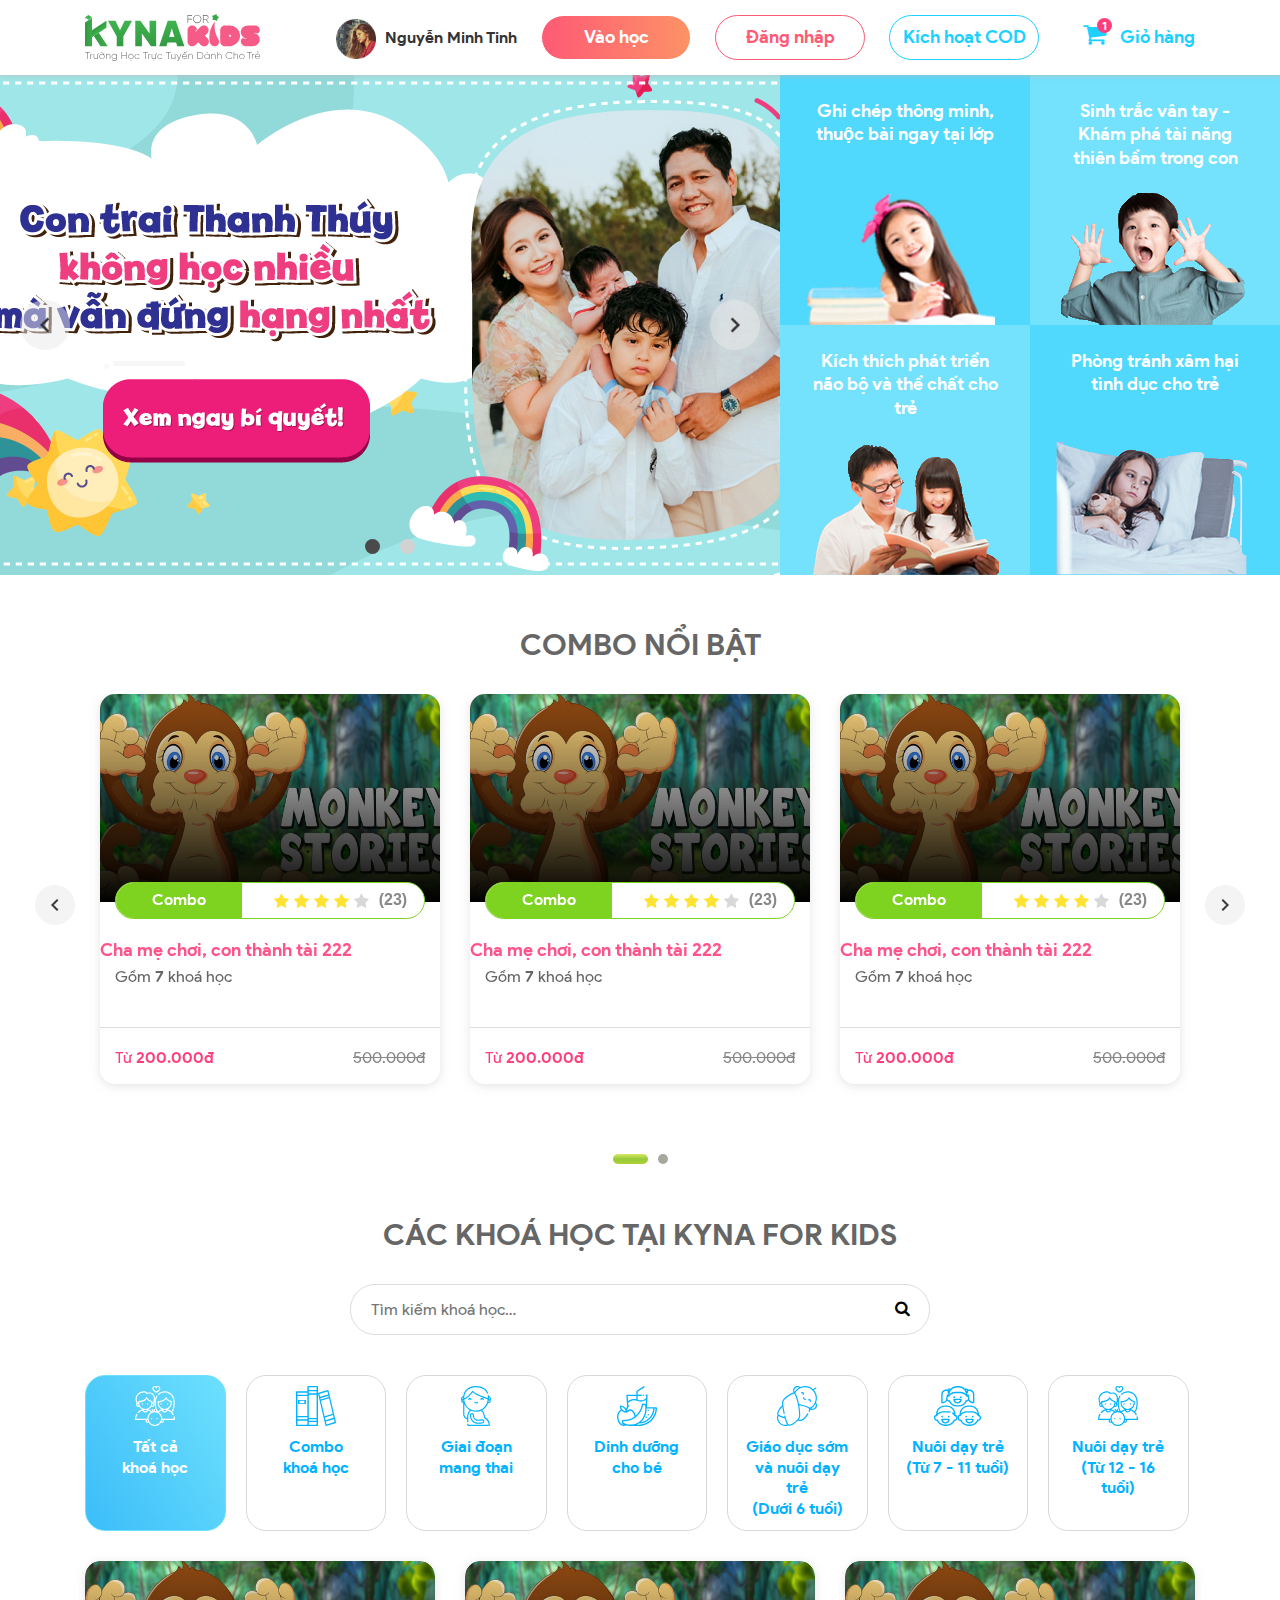
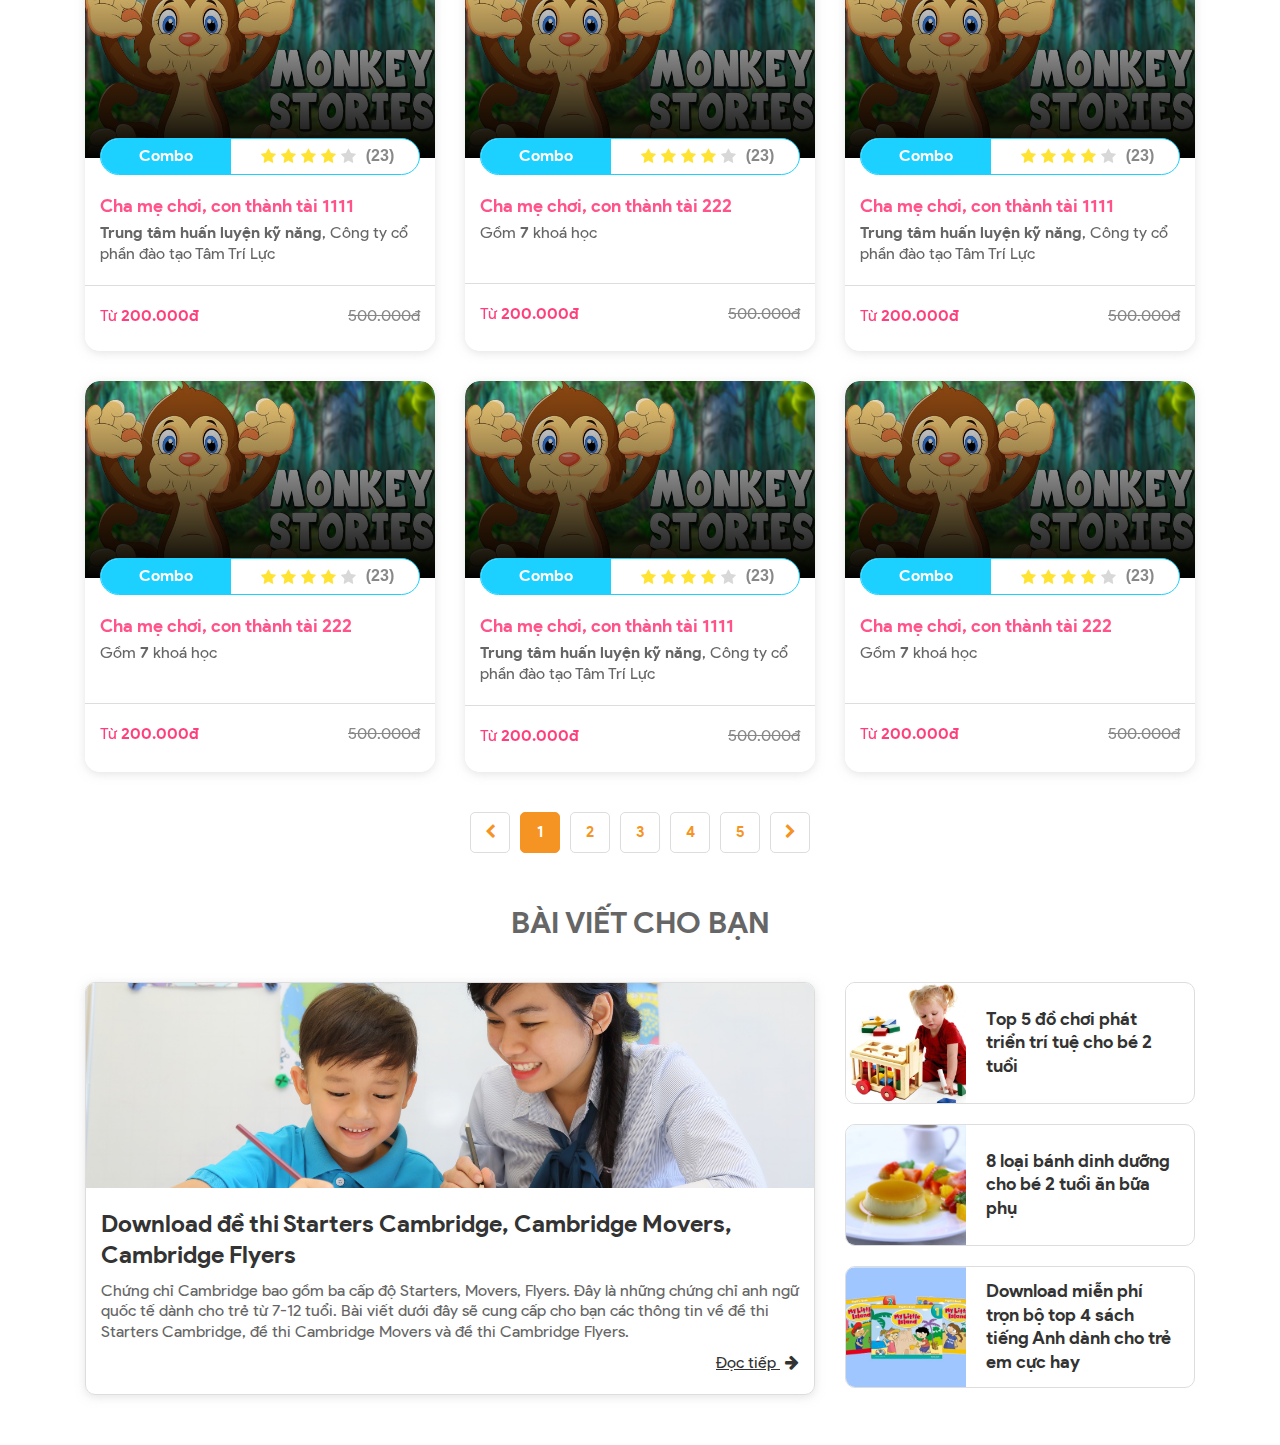
==== commit d9266303: "change img icon upload" ====
--- a/index.html
+++ b/index.html
@@ -459,47 +459,43 @@
                 <div class="category">
                     <div class="item active">
                         <div class="wrapper">
-                            <span class="icon-icon-1 ico-moon"></span>
+                            <span class="wrapper-icon"><img src="images/icon-11.svg" alt=""></span>
                             <div class="text">Tất cả <br class="d-none d-lg-inline-block"> khoá học</div>
                         </div>
                     </div>
                     <div class="item">
                         <div class="wrapper">
-                            <span class="icon-icon-2 ico-moon"></span>
+                            <span class="wrapper-icon"><img src="images/icon-22.svg" alt=""></span>
                             <div class="text">Combo <br class="d-none d-lg-inline-block"> khoá học</div>
                         </div>
                     </div>
                     <div class="item">
                         <div class="wrapper">
-                            <span class="icon-icon-3 ico-moon"></span>
+                            <span class="wrapper-icon"><img src="images/icon-33.svg" alt=""></span>
                             <div class="text">Giai đoạn <br class="d-none d-lg-inline-block"> mang thai</div>
                         </div>
                     </div>
                     <div class="item">
                         <div class="wrapper">
-                            <span class="icon-icon-4 ico-moon">
-                                <span class="path1"></span>
-                                <span class="path2"></span>
-                                <span class="path3"></span>
-                            </span>
+                            <span class="wrapper-icon"><img src="images/icon-44.svg" alt=""></span>
                             <div class="text">Dinh dưỡng <br class="d-none d-lg-inline-block"> cho bé</div>
                         </div>
                     </div>
                     <div class="item">
                         <div class="wrapper">
-                            <span class="icon-icon-5 ico-moon"></span>
+                            <span class="wrapper-icon"><img src="images/icon-55.svg" alt=""></span>
                             <div class="text">Giáo dục sớm và nuôi dạy trẻ <br> <span class="d-lg-block">(Dưới 6 tuổi)</span></div>
                         </div>
                     </div>
                     <div class="item">
                         <div class="wrapper">
-                            <span class="icon-icon-6 ico-moon"></span>
+                            <span class="wrapper-icon"><img src="images/icon-66.svg" alt=""></span>
                             <div class="text">Nuôi dạy trẻ  <span class="d-block">(Từ 7 - 11 tuổi)</span></div>
                         </div>
                     </div>
                     <div class="item">
                         <div class="wrapper">
-                            <span class="icon-icon-7 ico-moon"></span>
+                            <span class="wrapper-icon"><img src="images/icon-11.svg" alt=""></span>
                             <div class="text">Nuôi dạy trẻ <span class="d-block">(Từ 12 - 16 tuổi)</span></div>
                         </div>
                     </div>
--- a/css/main.css
+++ b/css/main.css
@@ -985,16 +985,17 @@
         #homepage #content .category .item:hover {
           background-image: linear-gradient(239deg, #6de0fd, #3bbdf9);
           border-color: #6de0fd; }
+          #homepage #content .category .item:hover .wrapper .wrapper-icon img {
+            margin-top: -45px; }
           #homepage #content .category .item:hover .wrapper .text {
-            color: #ffffff; }
-          #homepage #content .category .item:hover .wrapper .ico-moon:before, #homepage #content .category .item:hover .wrapper .path1:before, #homepage #content .category .item:hover .wrapper .path2:before, #homepage #content .category .item:hover .wrapper path3:before {
             color: #ffffff; } }
     #homepage #content .category .item.active {
       background-image: linear-gradient(239deg, #6de0fd, #3bbdf9);
       border-color: #6de0fd; }
+      @media (min-width: 1200px) {
+        #homepage #content .category .item.active .wrapper .wrapper-icon img {
+          margin-top: -45px; } }
       #homepage #content .category .item.active .wrapper .text {
-        color: #ffffff; }
-      #homepage #content .category .item.active .wrapper .ico-moon:before, #homepage #content .category .item.active .wrapper .path1:before, #homepage #content .category .item.active .wrapper .path2:before, #homepage #content .category .item.active .wrapper path3:before {
         color: #ffffff; }
     @media (min-width: 992px) {
       #homepage #content .category .item:last-child {
@@ -1007,23 +1008,21 @@
         #homepage #content .category .item .wrapper {
           display: block;
           text-align: center; } }
-    #homepage #content .category .item .ico-moon {
-      font-size: 20px;
-      margin-right: 10px; }
-      @media (min-width: 992px) {
-        #homepage #content .category .item .ico-moon {
-          margin: 0 0 10px 0;
-          font-size: 35px;
-          display: block; } }
-      @media (min-width: 1200px) {
-        #homepage #content .category .item .ico-moon {
-          font-size: 45px; } }
-      #homepage #content .category .item .ico-moon:before {
-        color: #ffffff; }
-        @media (min-width: 1200px) {
-          #homepage #content .category .item .ico-moon:before {
-            color: #00b2ff;
-            transition: all .3s ease; } }
+      #homepage #content .category .item .wrapper .wrapper-icon {
+        height: 40px;
+        overflow-y: hidden;
+        margin-right: 10px;
+        display: inline-block; }
+        @media (min-width: 992px) {
+          #homepage #content .category .item .wrapper .wrapper-icon {
+            margin: 0 0 5px 0; } }
+        #homepage #content .category .item .wrapper .wrapper-icon img {
+          margin-top: -45px;
+          height: 85px; }
+          @media (min-width: 1200px) {
+            #homepage #content .category .item .wrapper .wrapper-icon img {
+              margin-top: 0;
+              transition: all .5s ease; } }
     #homepage #content .category .item .text {
       font-weight: 700; }
       @media (min-width: 992px) {
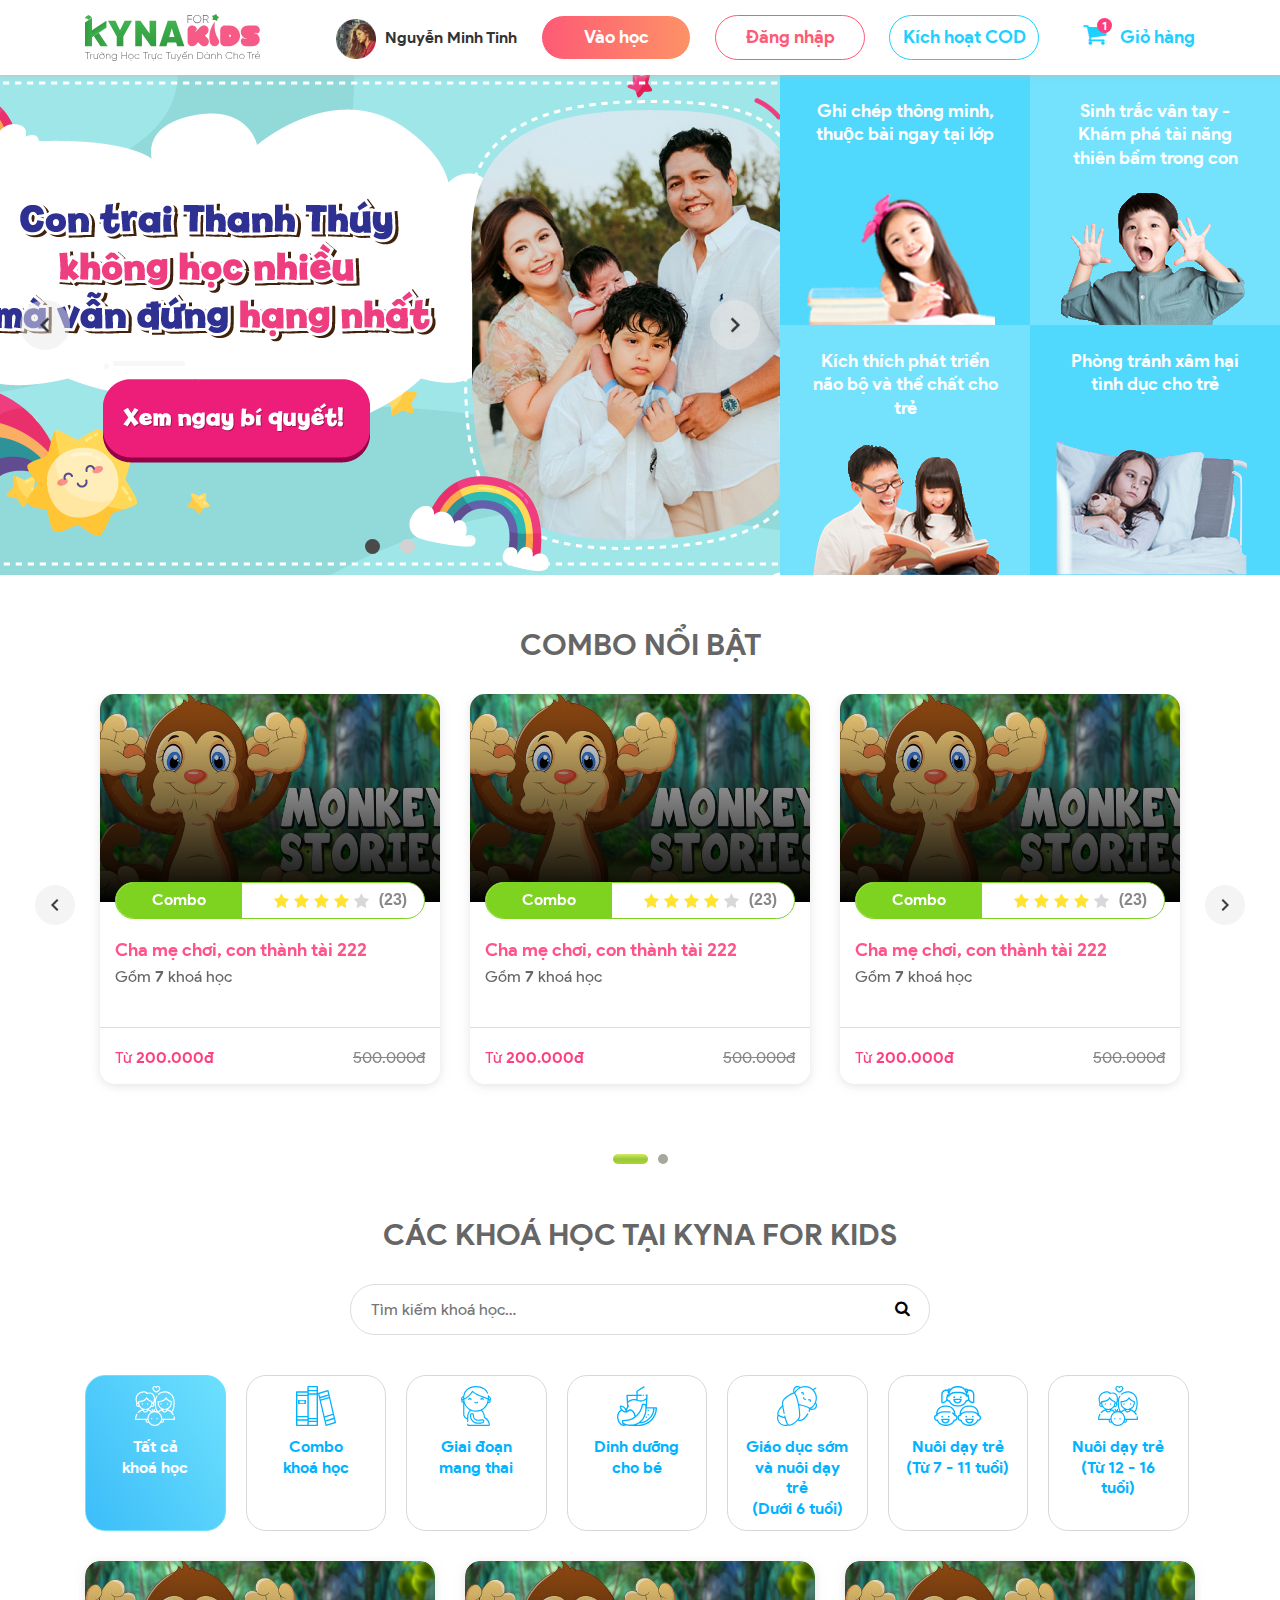
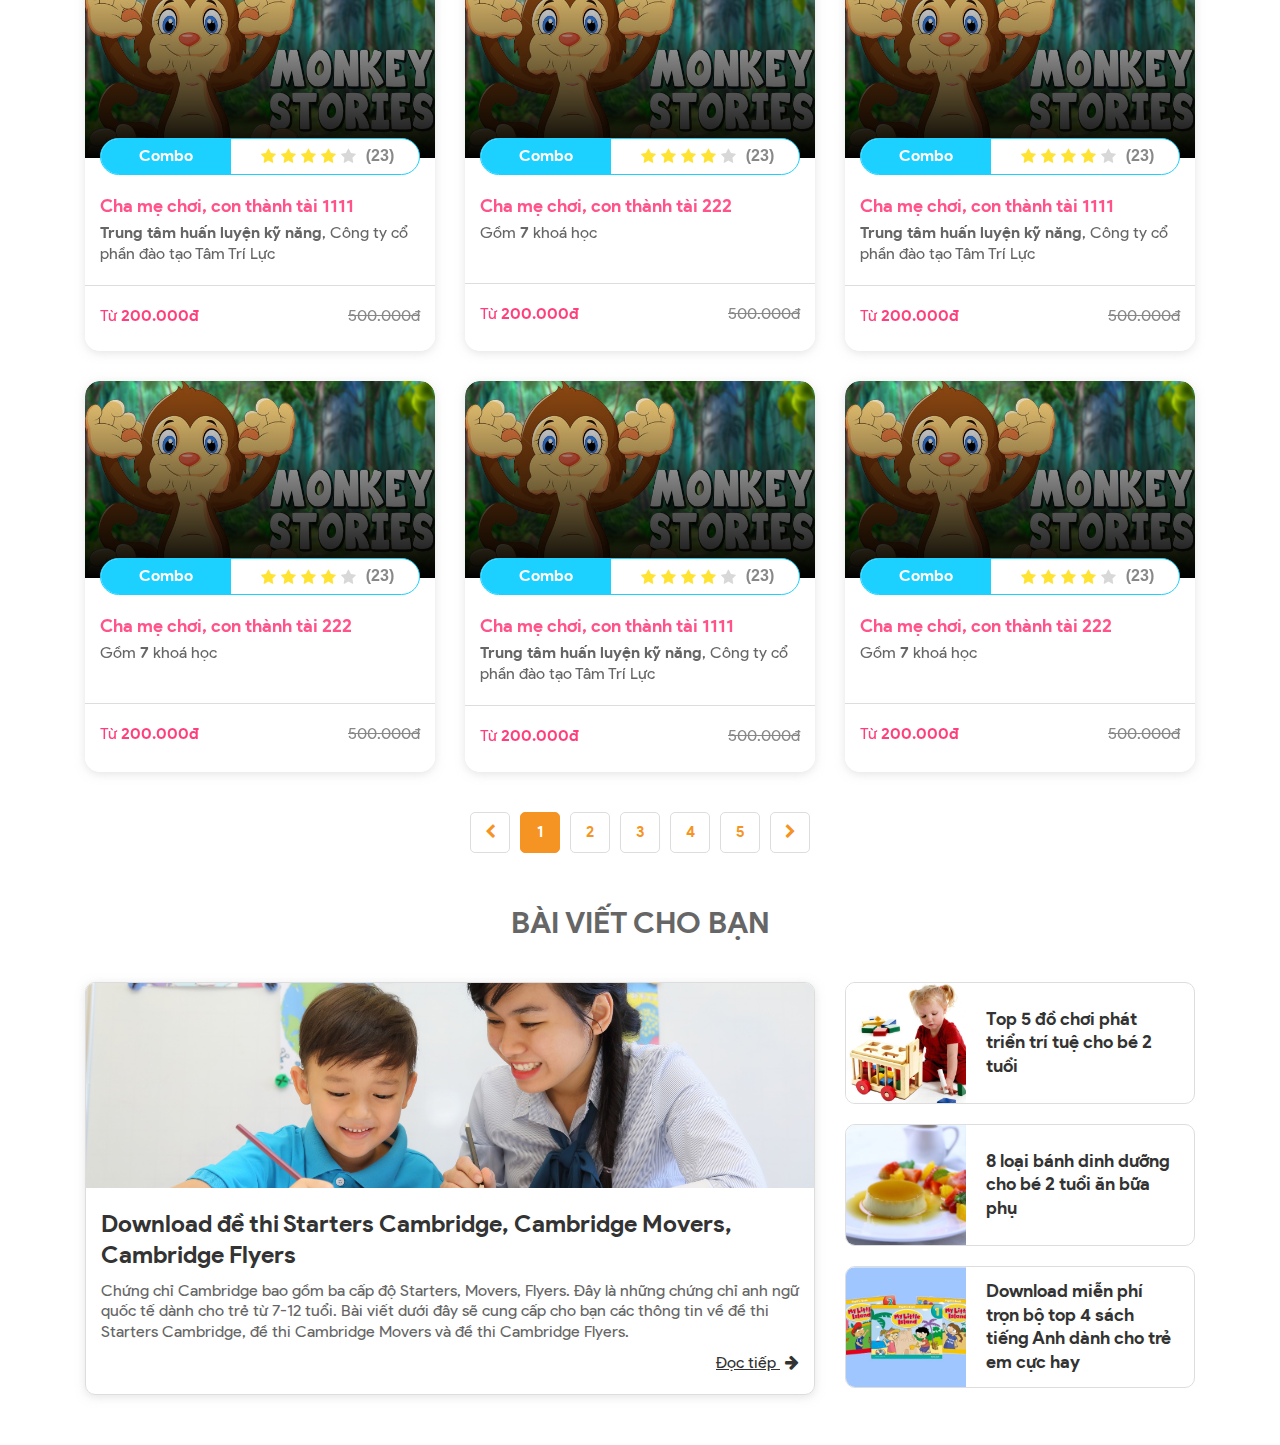
==== commit 12641f3d: "update shop details page" ====
--- a/index.html
+++ b/index.html
@@ -961,15 +961,7 @@
     <script src="js/slick.min.js"></script>
     <script src="js/jquery.flip.min.js"></script>
     <script src="js/main.js"></script>
-    <script>
-        if (window.matchMedia('(min-width: 1200px)').matches){
-            $(".course-item").flip({
-                trigger:'hover',
-                axis:'y'
-            });
-        }
-
-    </script>
+
     <script>
         $('.slider-banner').slick({
             slidesToShow: 1,
--- a/css/main.css
+++ b/css/main.css
@@ -450,7 +450,11 @@
         top: 20px; }
     .course-item .front {
       background-color: #ffffff;
-      height: 100%; }
+      height: 100%; } }
+  @media (min-width: 1200px) and (min-width: 992px) {
+    .course-item .front .info h3 {
+      padding: 0 15px !important; } }
+  @media (min-width: 1200px) {
     .course-item .back {
       background-color: #ffffff;
       height: 100%; }
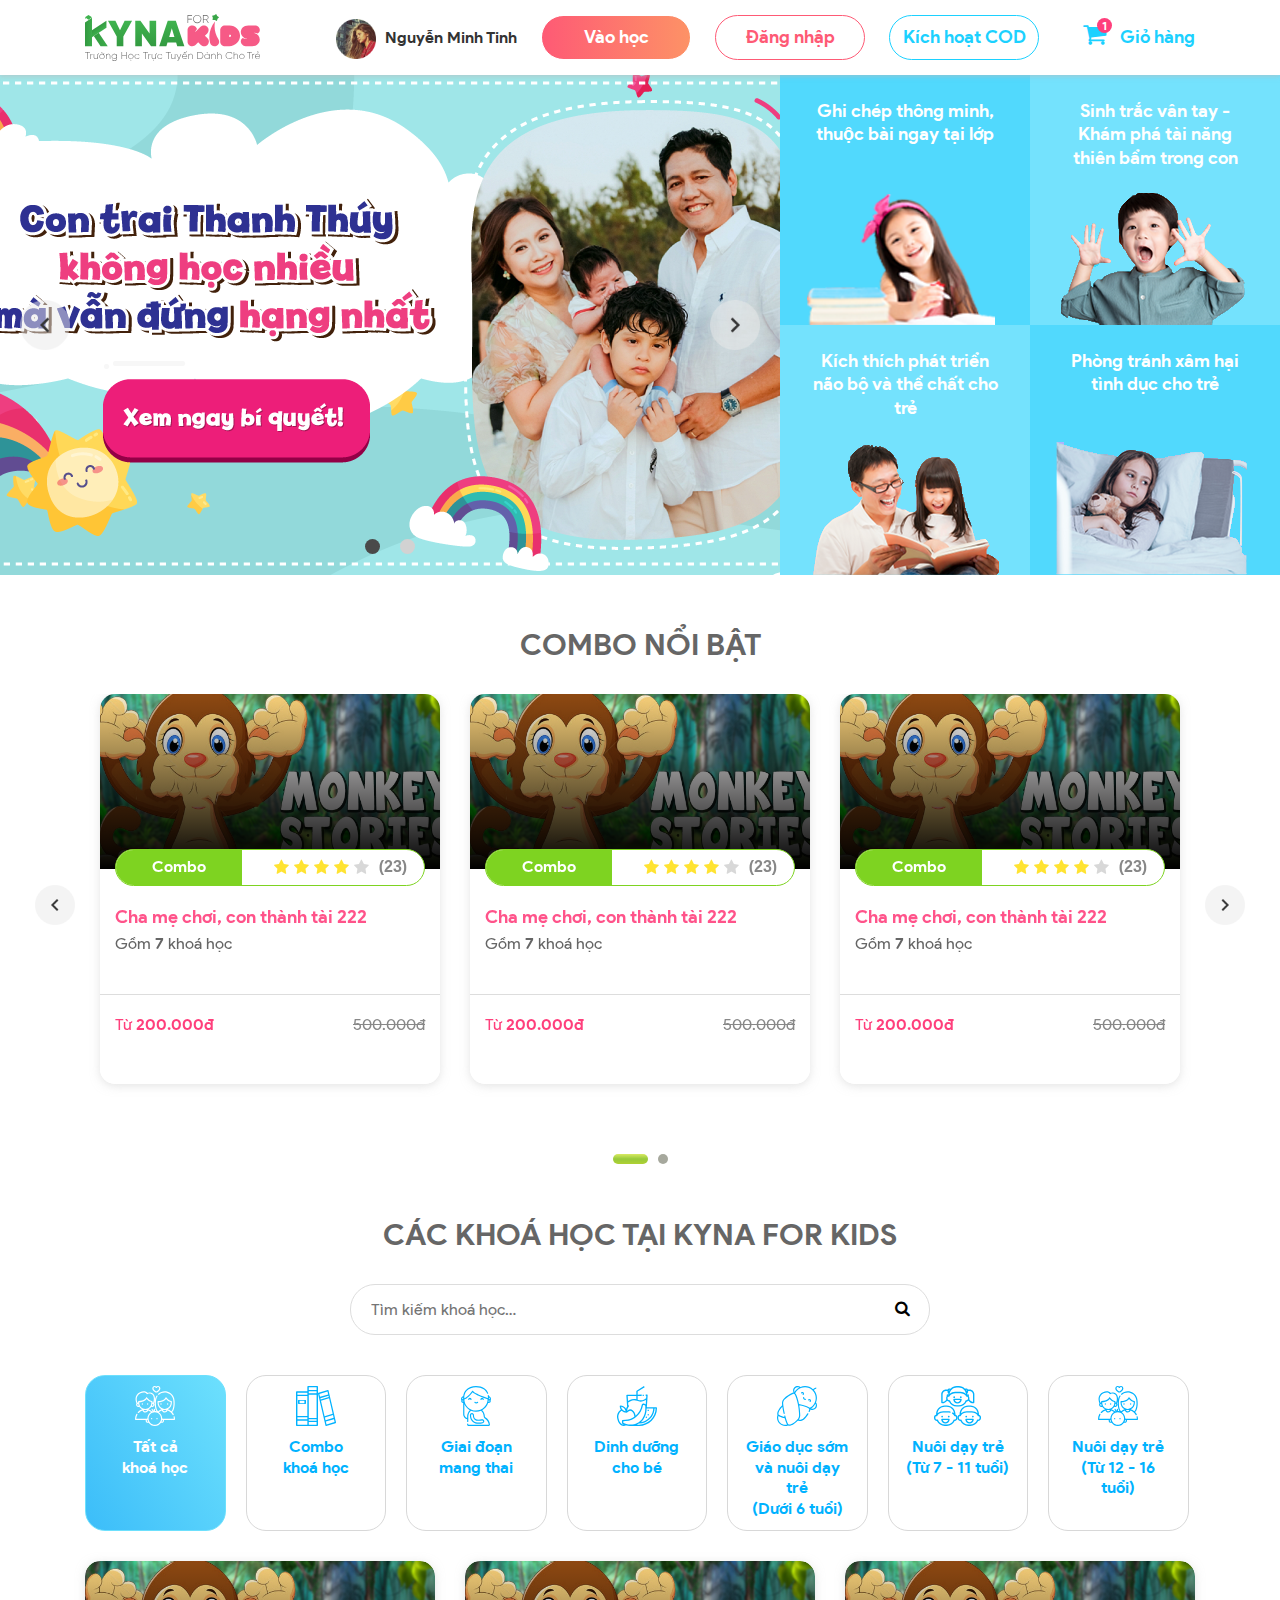
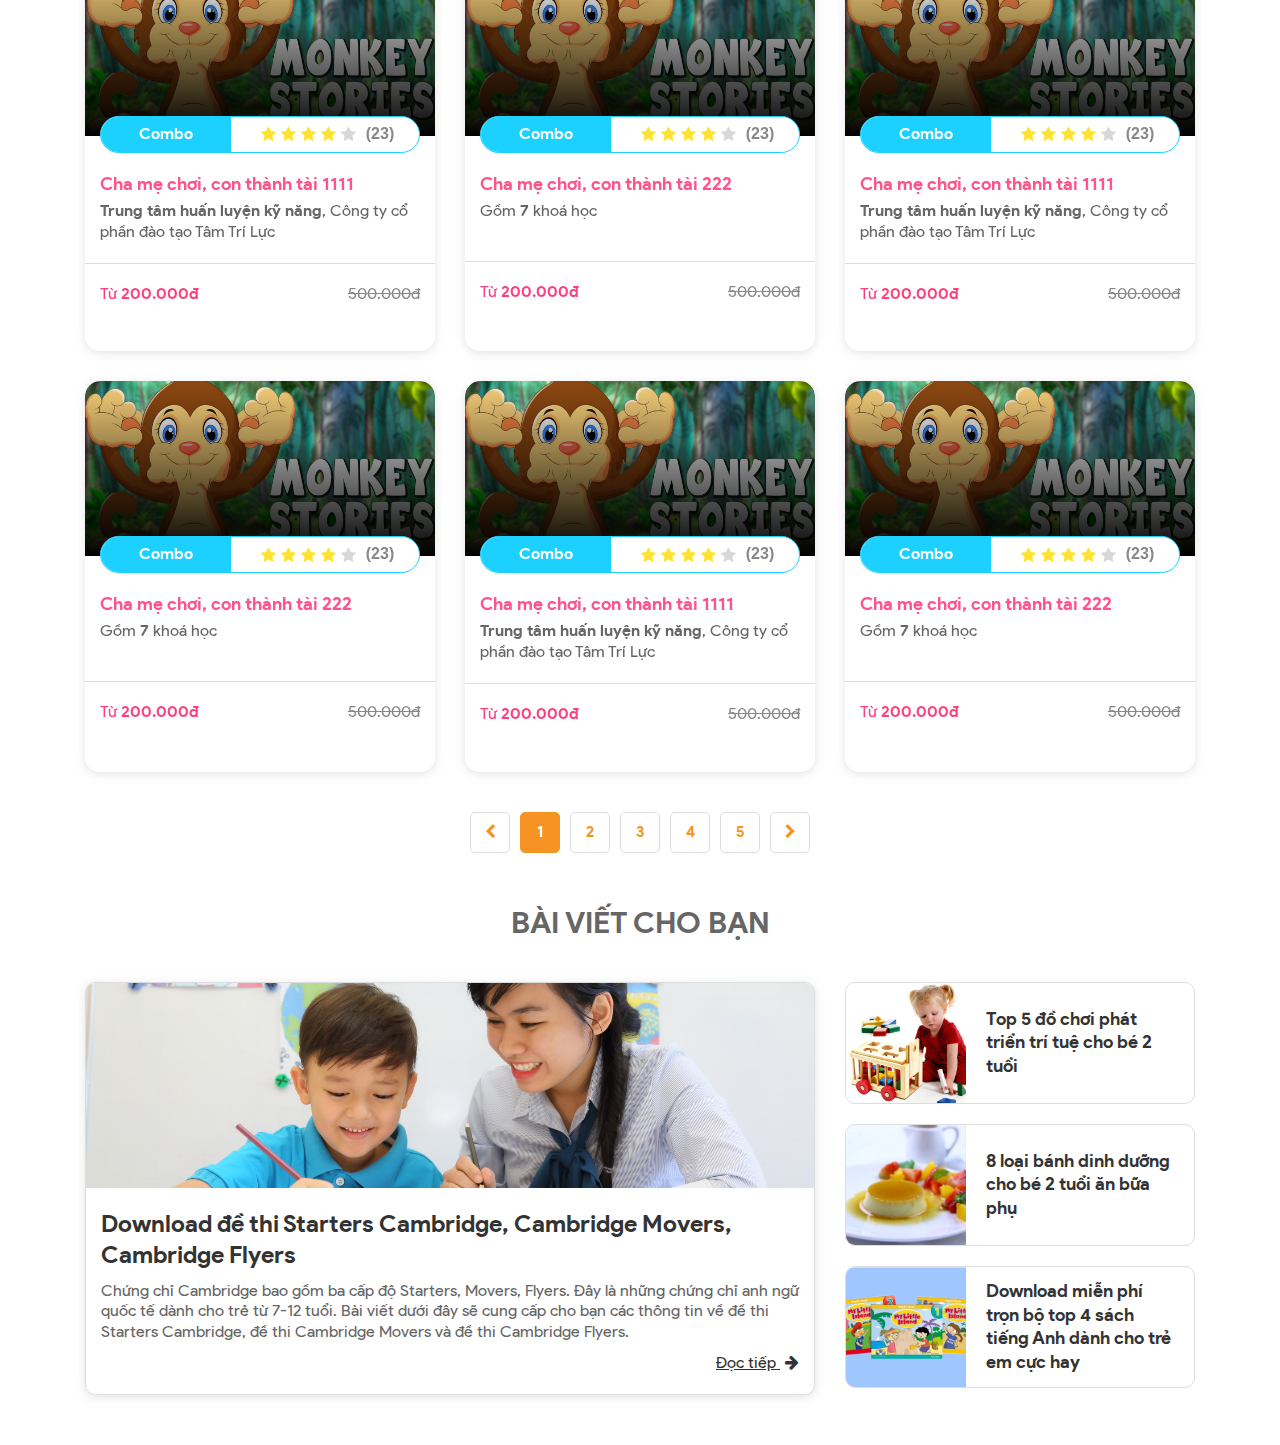
==== commit db6868b0: "update css" ====
--- a/index.html
+++ b/index.html
@@ -502,7 +502,7 @@
                 </div>
                 <div class="row course-row">
                     <div class="col-sm-6 col-lg-4">
-                        <div class="course-item">
+                        <div class="course-item test">
                             <a class="d-xl-none link" href="layout/shop-details.html"></a>
                             <div class="front">
                                 <div class="wrapper">
--- a/css/main.css
+++ b/css/main.css
@@ -563,7 +563,14 @@
             background-image: linear-gradient(to bottom, rgba(0, 0, 0, 0), #000000);
             z-index: 2; } }
       .course-item .wrapper .img img {
-        border-radius: 5px; }
+        border-radius: 5px;
+        width: 100px;
+        height: 52px;
+        object-fit: cover; }
+        @media (min-width: 992px) {
+          .course-item .wrapper .img img {
+            width: 100%;
+            height: 175px; } }
     .course-item .wrapper .wrapper-mb-style {
       width: calc(100% - 110px); }
       @media (min-width: 992px) {
@@ -588,6 +595,9 @@
       .course-item .wrapper .tag-rating .tag {
         font-weight: 700;
         color: #1cd1ff; }
+        @media (max-width: 320px) {
+          .course-item .wrapper .tag-rating .tag {
+            font-size: 12px; } }
         @media (min-width: 992px) {
           .course-item .wrapper .tag-rating .tag {
             background-color: #1cd1ff;
@@ -1343,6 +1353,18 @@
       width: 100%;
       height: 100%;
       background-image: linear-gradient(to top, rgba(0, 0, 0, 0.79), rgba(0, 0, 0, 0)); }
+    #shop-details-page #video .video .wrapper-video .img img {
+      height: 185px;
+      object-fit: cover; }
+      @media (min-width: 768px) {
+        #shop-details-page #video .video .wrapper-video .img img {
+          height: 420px; } }
+      @media (min-width: 1024px) {
+        #shop-details-page #video .video .wrapper-video .img img {
+          height: 280px; } }
+      @media (min-width: 1200px) {
+        #shop-details-page #video .video .wrapper-video .img img {
+          height: 385px; } }
   #shop-details-page #video .video .description {
     padding: 0 0 20px 15px;
     margin: 20px 0; }
